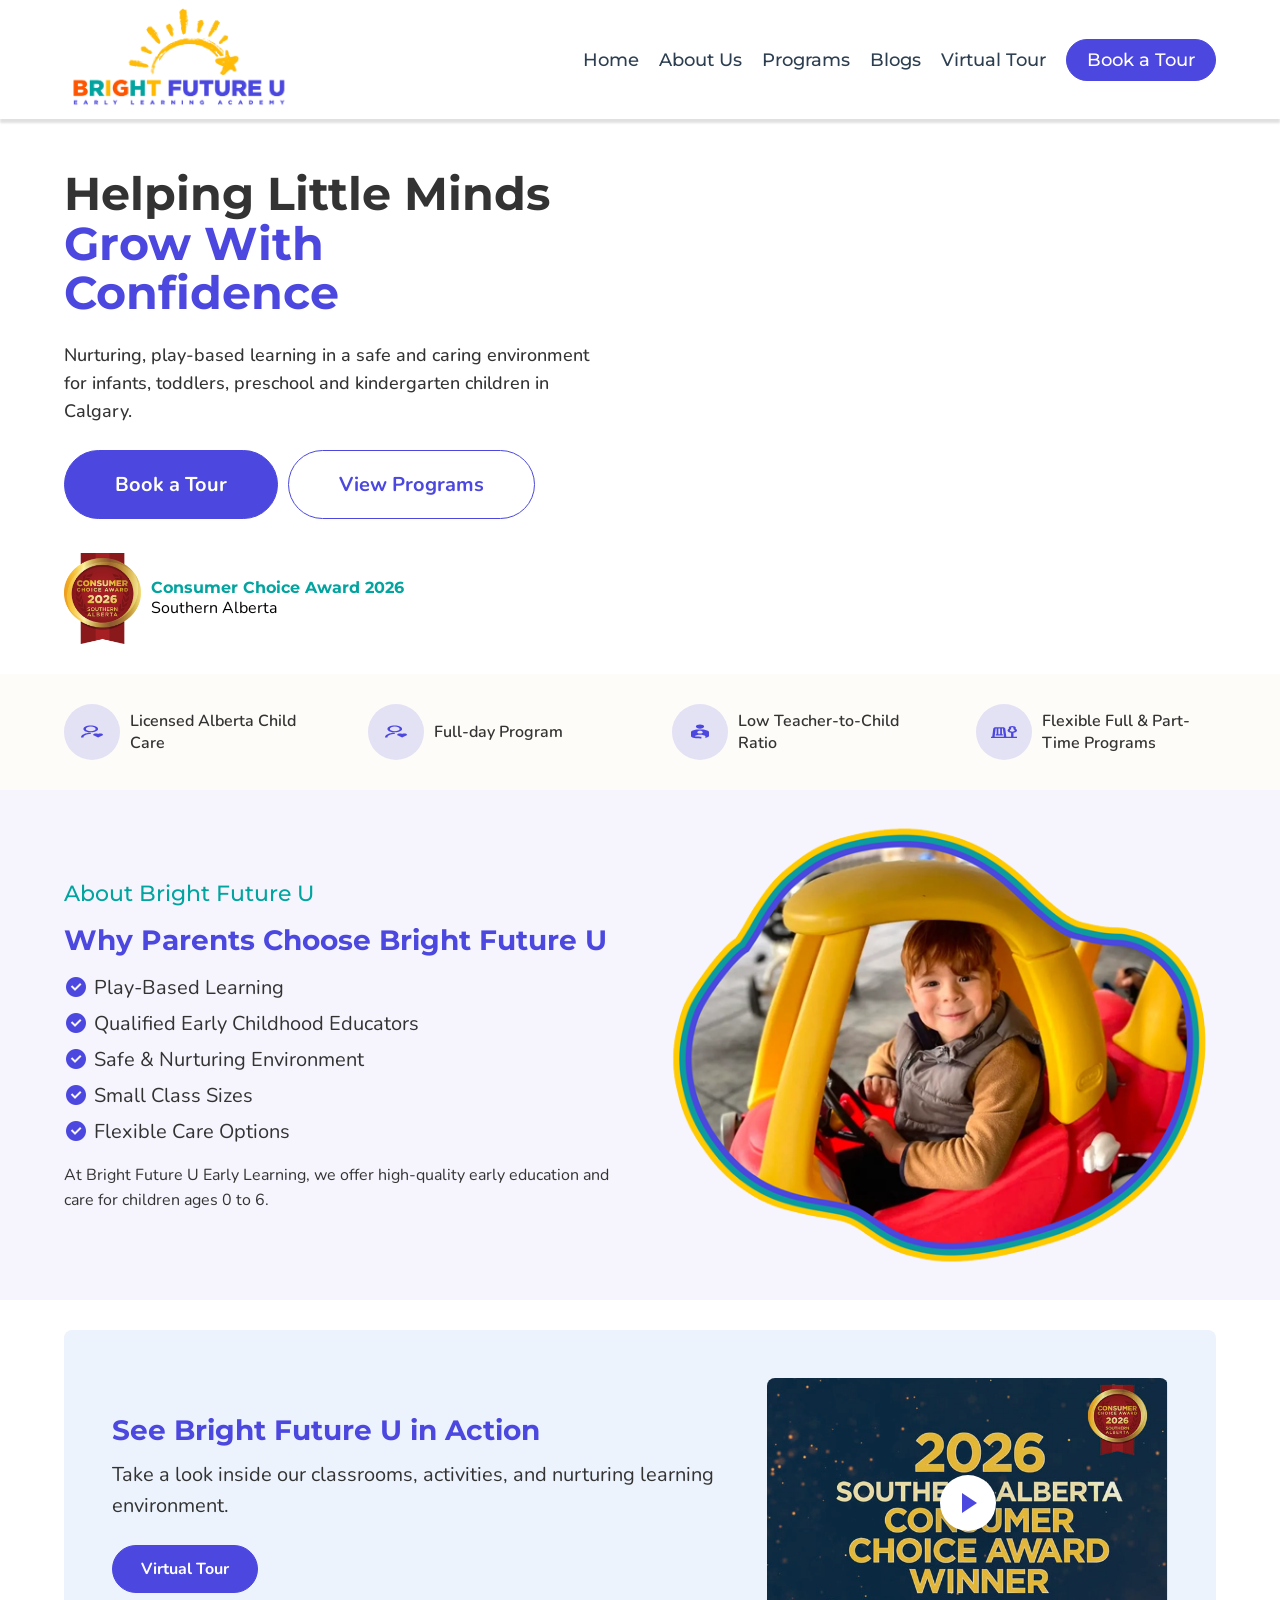
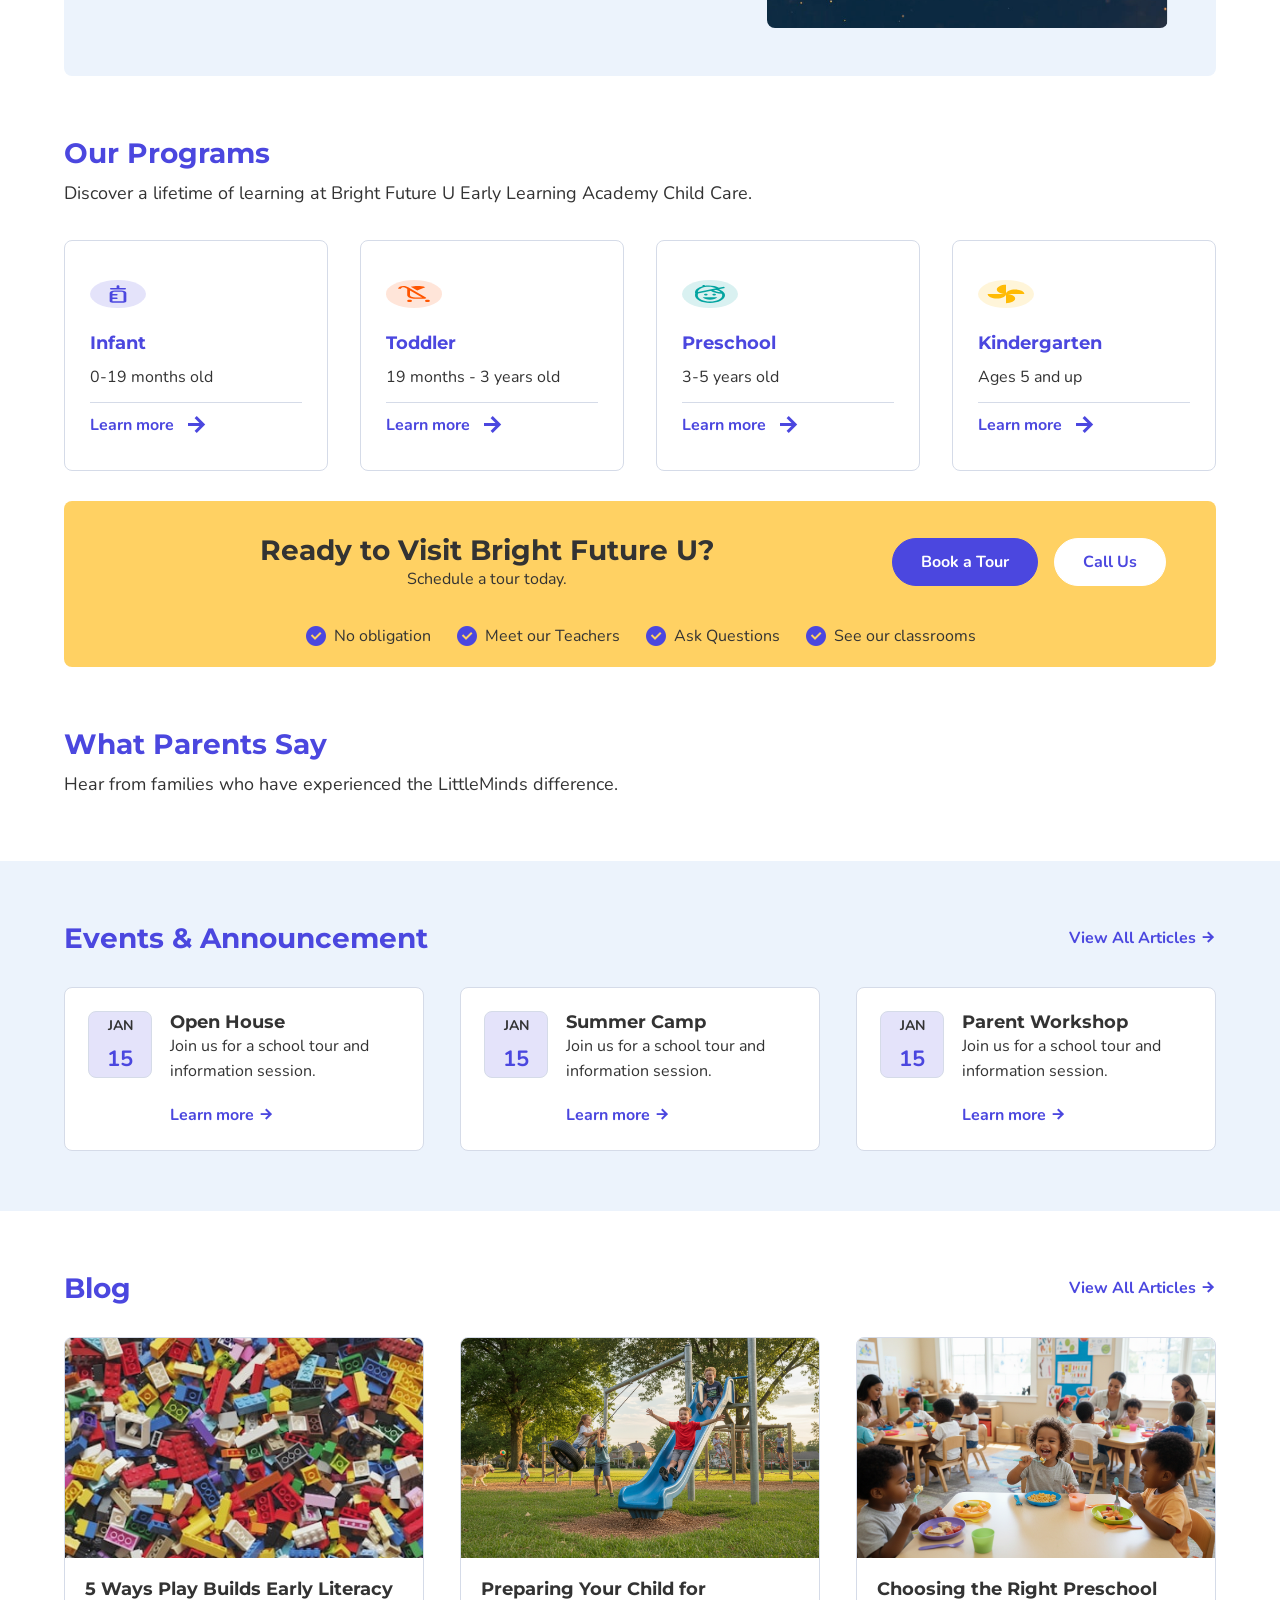
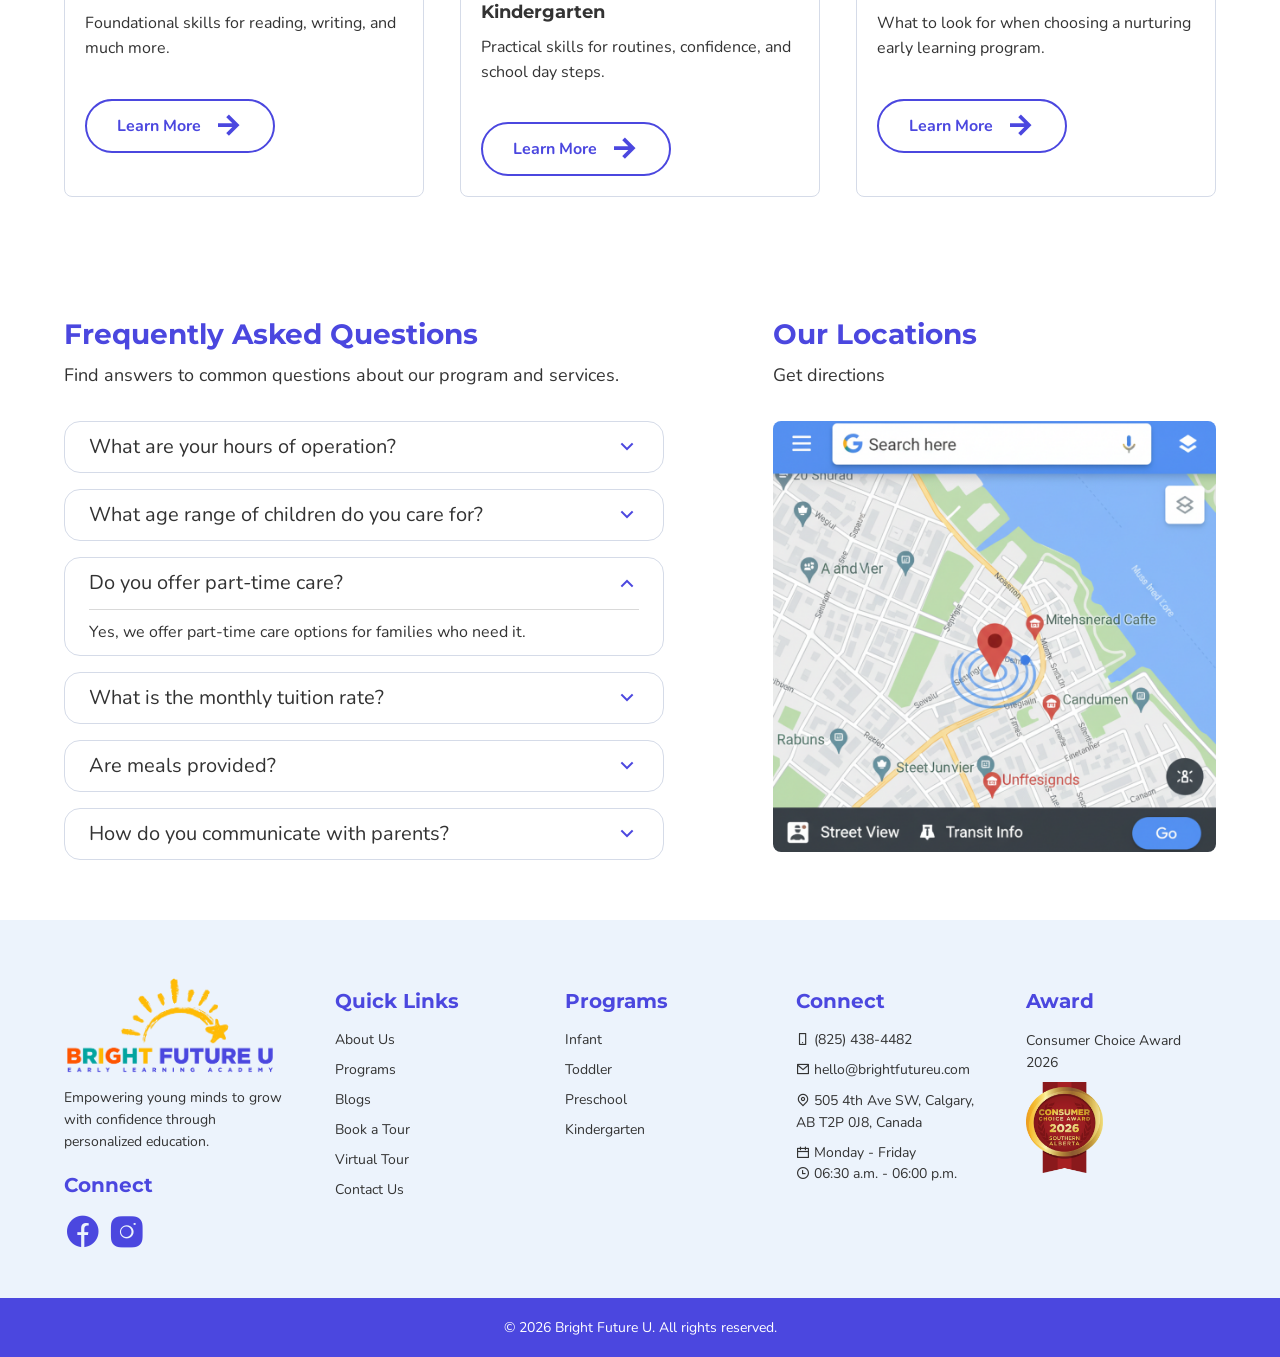
==== index.html @ 9692ae70 "Added pop-up video and google review" ====
<!DOCTYPE html>
<html lang="en">
  <head>
    <meta charset="UTF-8" />
    <meta name="viewport" content="width=device-width, initial-scale=1.0" />
    <title>Bright Future U</title>
    <link rel="icon" type="image/png" href="assets/favicon.png" />
    <link rel="preconnect" href="https://fonts.googleapis.com" />
    <link rel="preconnect" href="https://fonts.gstatic.com" crossorigin />
    <link
      href="https://fonts.googleapis.com/css2?family=Montserrat:wght@500;600;700&family=Nunito:wght@400;500;600;700&display=swap"
      rel="stylesheet"
    />
    <link rel="stylesheet" href="vendor/remixicon/remixicon.css" />
    <link rel="stylesheet" href="styles.css" />
  </head>
  <body>
    <header class="site-header" id="home">
      <nav class="main-nav" aria-label="Primary navigation">
        <a class="logo" href="#home" aria-label="Bright Future U home">
          <img src="assets/logo.png" alt="Bright Future U" />
        </a>
        <button class="menu-toggle" type="button" aria-expanded="false" aria-controls="primary-menu">
          <span></span><span></span><span></span>
          <span class="sr-only">Menu</span>
        </button>
        <div class="nav-links" id="primary-menu">
          <a href="#home">Home</a>
          <a href="about-us.html">About Us</a>
          <a href="#programs">Programs</a>
          <a href="#blog">Blogs</a>
          <a href="#tour">Virtual Tour</a>
          <a class="button button-small" href="#tour">Book a Tour</a>
        </div>
      </nav>

      <section class="hero">
        <div class="hero-copy">
          <h1>Helping Little Minds <span>Grow With Confidence</span></h1>
          <p>Nurturing, play-based learning in a safe and caring environment for infants, toddlers, preschool and kindergarten children in Calgary.</p>
          <div class="hero-actions">
            <a class="button" href="#tour">Book a Tour</a>
            <a class="button button-outline" href="#programs">View Programs</a>
          </div>
          <div class="award">
            <img src="assets/award.png" alt="Consumer Choice Award 2026" />
            <div>
              <strong>Consumer Choice Award 2026</strong>
              <span>Southern Alberta</span>
            </div>
          </div>
        </div>
      </section>
    </header>

    <main>
      <section class="section-brand" aria-label="Program highlights">
        <div class="brand-item">
          <span><img src="assets/icon-care.svg" alt="" /></span>
          <p>Licensed Alberta Child Care</p>
        </div>
        <div class="brand-item">
          <span><img src="assets/icon-care.svg" alt="" /></span>
          <p>Full-day Program</p>
        </div>
        <div class="brand-item">
          <span><img src="assets/icon-ratio.svg" alt="" /></span>
          <p>Low Teacher-to-Child Ratio</p>
        </div>
        <div class="brand-item">
          <span><img src="assets/icon-playground.svg" alt="" /></span>
          <p>Flexible Full &amp; Part-Time Programs</p>
        </div>
      </section>

      <section class="about section-band" id="about">
        <div class="container two-col">
          <div>
            <p class="eyebrow">About Bright Future U</p>
            <h2>Why Parents Choose Bright Future U</h2>
            <ul class="check-list">
              <li><i class="ri-checkbox-circle-fill" aria-hidden="true"></i>Play-Based Learning</li>
              <li><i class="ri-checkbox-circle-fill" aria-hidden="true"></i>Qualified Early Childhood Educators</li>
              <li><i class="ri-checkbox-circle-fill" aria-hidden="true"></i>Safe &amp; Nurturing Environment</li>
              <li><i class="ri-checkbox-circle-fill" aria-hidden="true"></i>Small Class Sizes</li>
              <li><i class="ri-checkbox-circle-fill" aria-hidden="true"></i>Flexible Care Options</li>
            </ul>
            <p class="muted">At Bright Future U Early Learning, we offer high-quality early education and care for children ages 0 to 6.</p>
          </div>
          <img class="rounded-media" src="assets/about-intro.png" alt="Child playing in a bright classroom tunnel" />
        </div>
      </section>

      <section class="video-feature" id="tour">
        <div class="container feature-card">
          <div>
            <h2>See Bright Future U in Action</h2>
            <p>Take a look inside our classrooms, activities, and nurturing learning environment.</p>
            <a class="button" href="#contact">Virtual Tour</a>
          </div>
          <div class="video-thumb">
            <img src="assets/video.jpg" alt="Teacher working with children at a classroom table" />
            <button
              class="video-play"
              type="button"
              aria-label="Play virtual tour video"
              data-video-url="https://www.youtube.com/embed/qvI9dQvm3SU?si=iwsRa55Yt_b7j004"
            >
              <span></span>
            </button>
          </div>
        </div>
      </section>

      <section class="programs" id="programs">
        <div class="container">
          <div class="section-heading">
            <h2>Our Programs</h2>
            <p>Discover a lifetime of learning at Bright Future U Early Learning Academy Child Care.</p>
          </div>
          <div class="program-grid">
            <article class="program-card">
              <img src="assets/program-infant.svg" alt="" />
              <h3>Infant</h3>
              <p>0-19 months old</p>
              <a class="program-cta" href="#">Learn more <i class="ri-arrow-right-line" aria-hidden="true"></i></a>
            </article>
            <article class="program-card">
              <img src="assets/program-toddler.svg" alt="" />
              <h3>Toddler</h3>
              <p>19 months - 3 years old</p>
              <a class="program-cta" href="#">Learn more <i class="ri-arrow-right-line" aria-hidden="true"></i></a>
            </article>
            <article class="program-card">
              <img src="assets/program-preschool.svg" alt="" />
              <h3>Preschool</h3>
              <p>3-5 years old</p>
              <a class="program-cta" href="#">Learn more <i class="ri-arrow-right-line" aria-hidden="true"></i></a>
            </article>
            <article class="program-card">
              <img src="assets/program-kindergarten.svg" alt="" />
              <h3>Kindergarten</h3>
              <p>Ages 5 and up</p>
              <a class="program-cta" href="#">Learn more <i class="ri-arrow-right-line" aria-hidden="true"></i></a>
            </article>
          </div>
        </div>
      </section>

      <section class="cta">
        <div class="container cta-card">
          <div>
            <h2>Ready to Visit Bright Future U?</h2>
            <p>Schedule a tour today.</p>
          </div>
          <div class="cta-actions">
            <a class="button" href="#contact">Book a Tour</a>
            <a class="button button-light" href="tel:8254384482">Call Us</a>
          </div>
          <ul>
            <li><i class="ri-checkbox-circle-fill" aria-hidden="true"></i>No obligation</li>
            <li><i class="ri-checkbox-circle-fill" aria-hidden="true"></i>Meet our Teachers</li>
            <li><i class="ri-checkbox-circle-fill" aria-hidden="true"></i>Ask Questions</li>
            <li><i class="ri-checkbox-circle-fill" aria-hidden="true"></i>See our classrooms</li>
          </ul>
        </div>
      </section>

      <section class="testimonials">
        <div class="container">
          <div class="section-heading">
            <h2>What Parents Say</h2>
            <p>Hear from families who have experienced the LittleMinds difference.</p>
          </div>
          <div class="testimonial-grid">
            <!-- Elfsight Google Reviews | BFU Google Reviews -->
            <script src="https://static.elfsight.com/platform/platform.js" async></script>
            <div class="elfsight-app-52872b35-2120-4747-91c0-fca02c038962" data-elfsight-app-lazy></div>

            <!-- <article class="testimonial"><div class="stars">*****</div><p>"My daughter has grown so much in confidence! The teachers are patient and nurturing."</p><footer><img src="assets/sarah.jpg" alt="" /><span><strong>Sarah Johnson</strong>Parent</span></footer></article>
            <article class="testimonial"><div class="stars">*****</div><p>"Outstanding program. My son looks forward to every day and talks about his activities."</p><footer><img src="assets/michael.jpg" alt="" /><span><strong>Michael Chen</strong>Parent</span></footer></article>
            <article class="testimonial"><div class="stars">*****</div><p>"The best investment we made in our child's education. The care team is wonderful."</p><footer><img src="assets/emily.jpg" alt="" /><span><strong>Emily Davis</strong>Parent</span></footer></article> -->
          </div>
        </div>
      </section>

      <section class="events section-band">
        <div class="container">
          <div class="row-heading"><h2>Events &amp; Announcement</h2><a href="#">View All Articles <i class="ri-arrow-right-line"></i></a></div>
          <div class="event-grid">
            <article class="event-card"><time><b>Jan</b>15</time><div><h3>Open House</h3><p class="mb-20">Join us for a school tour and information session.</p><a href="#">Learn more <i class="ri-arrow-right-line"></i></a></div></article>
            <article class="event-card"><time><b>Jan</b>15</time><div><h3>Summer Camp</h3><p class="mb-20">Join us for a school tour and information session.</p><a href="#">Learn more <i class="ri-arrow-right-line"></i></a></div></article>
            <article class="event-card"><time><b>Jan</b>15</time><div><h3>Parent Workshop</h3><p class="mb-20">Join us for a school tour and information session.</p><a href="#">Learn more <i class="ri-arrow-right-line"></i></a></div></article>
          </div>
        </div>
      </section>

      <section class="blog" id="blog">
        <div class="container">
          <div class="row-heading"><h2>Blog</h2><a href="#">View All Articles <i class="ri-arrow-right-line"></i></a></div>
          <div class="blog-grid">
            <article class="blog-card">
              <img src="assets/blog-1.jpg" alt="" />
              <div>
                <h3>5 Ways Play Builds Early Literacy</h3>
                <p class="mb-20">Foundational skills for reading, writing, and much more.</p>
                <a class="blog-cta" href="#">Learn More <i class="ri-arrow-right-line" aria-hidden="true"></i></a>
              </div>
            </article>
            <article class="blog-card"><img src="assets/blog-2.jpg" alt="" /><div><h3>Preparing Your Child for Kindergarten</h3><p class="mb-20">Practical skills for routines, confidence, and school day steps.</p><a class="blog-cta" href="#">Learn More <i class="ri-arrow-right-line" aria-hidden="true"></i></a></div></article>
            <article class="blog-card"><img src="assets/blog-3.jpg" alt="" /><div><h3>Choosing the Right Preschool</h3>
              <p class="mb-20">What to look for when choosing a nurturing early learning program.</p><a class="blog-cta" href="#">Learn More <i class="ri-arrow-right-line" aria-hidden="true"></i></a></div></article>
          </div>
        </div>
      </section>

      <section class="faq-map">
        <div class="container faq-map-grid">
          <div>
            <div class="section-heading">
              <h2>Frequently Asked Questions</h2>
              <p>Find answers to common questions about our program and services.</p>
            </div>
            <div class="accordion">
              <button type="button"><span class="accordion-question">What are your hours of operation?</span><i class="ri-arrow-down-s-line" aria-hidden="true"></i></button>
              <button type="button"><span class="accordion-question">What age range of children do you care for?</span><i class="ri-arrow-down-s-line" aria-hidden="true"></i></button>
              <button type="button" class="is-open"><span class="accordion-question">Do you offer part-time care?</span><i class="ri-arrow-down-s-line" aria-hidden="true"></i><span class="accordion-answer">Yes, we offer part-time care options for families who need it.</span></button>
              <button type="button"><span class="accordion-question">What is the monthly tuition rate?</span><i class="ri-arrow-down-s-line" aria-hidden="true"></i></button>
              <button type="button"><span class="accordion-question">Are meals provided?</span><i class="ri-arrow-down-s-line" aria-hidden="true"></i></button>
              <button type="button"><span class="accordion-question">How do you communicate with parents?</span><i class="ri-arrow-down-s-line" aria-hidden="true"></i></button>
            </div>
          </div>
          <div>
            <div class="section-heading">
              <h2>Our Locations</h2>
              <p>Get directions</p>
            </div>
            <img class="map" src="assets/map.jpg" alt="Map showing Bright Future U location in Calgary" />
          </div>
        </div>
      </section>
    </main>

    <div class="video-modal" id="video-modal" aria-hidden="true">
      <div class="video-modal-backdrop" data-video-close></div>
      <div class="video-modal-dialog" role="dialog" aria-modal="true" aria-label="Bright Future U virtual tour video">
        <button class="video-modal-close" type="button" aria-label="Close video" data-video-close>
          <i class="ri-close-line" aria-hidden="true"></i>
        </button>
        <div class="video-modal-frame" data-video-frame></div>
      </div>
    </div>

    <footer class="site-footer" id="contact">
      <div class="container footer-grid">
        <div>
          <img class="footer-logo" src="assets/logo.png" alt="Bright Future U" />
          <p>Empowering young minds to grow with confidence through personalized education.</p>
          <h3>Connect</h3>
          <div class="socials"><a href="https://www.facebook.com/profile.php?id=61569810943887" target="_blank"><i class="ri-facebook-circle-fill social-icon"></i></a><a href="https://www.instagram.com/brightfutureucalgary" target="_blank"><i class="ri-instagram-fill social-icon"></i></a></div>
        </div>
        <div><h3>Quick Links</h3><a href="about-us.html">About Us</a><a href="#programs">Programs</a><a href="#blog">Blogs</a><a href="#tour">Book a Tour</a><a href="#tour">Virtual Tour</a><a href="#contact">Contact Us</a></div>
        <div><h3>Programs</h3><a href="#programs">Infant</a><a href="#programs">Toddler</a><a href="#programs">Preschool</a><a href="#programs">Kindergarten</a></div>
        <div><h3>Connect</h3><a href="tel:8254384482"><i class="ri-smartphone-line"></i> (825) 438-4482</a><a href="mailto:hello@brightfutureu.com"><i class="ri-mail-line"></i> hello@brightfutureu.com</a><p><i class="ri-map-pin-line"></i> 505 4th Ave SW, Calgary, AB T2P 0J8, Canada</p><p><i class="ri-calendar-line"></i> Monday - Friday<br /><i class="ri-time-line"></i> 06:30 a.m. - 06:00 p.m.</p></div>
        <div><h3>Award</h3><p>Consumer Choice Award 2026</p><img class="footer-award" src="assets/award.png" alt="" /></div>
      </div>
      <div class="copyright">&copy; 2026 Bright Future U. All rights reserved.</div>
    </footer>

    <script src="script.js"></script>
  </body>
</html>
---- styles.css ----
:root {
  --primary: #4b47df;
  --primary-hover: rgb(2, 164, 160);
  --primary-75: rgba(75, 71, 223, .75);
  --accent: rgb(2, 164, 160);
  --ink: #333333;
  --muted: #333333;
  --soft: #f6f5fd;
  --blue-soft: #ecf3fc;
  --line: #d5dbe8;
  --yellow: #ffd163;
  --white: #fff;
  --container: min(1152px, calc(100vw - 40px));
}

* { box-sizing: border-box; }
html { scroll-behavior: smooth; }
body {
  margin: 0;
  color: var(--ink);
  font-family: "Nunito", Arial, sans-serif;
  background: #ffffff;
  padding-top: 119px;
}
a { color: inherit; text-decoration: none; }
img { display: block; max-width: 100%; }
.sr-only { position: absolute; width: 1px; height: 1px; overflow: hidden; clip: rect(0,0,0,0); }
.container { 
  width: var(--container); 
  margin: 0 auto; 
}

h1, h2, h3 { font-family: "Montserrat", Arial, sans-serif; margin: 0; color: var(--ink); letter-spacing: 0; }
h1 { font-size: clamp(2.375rem, 4.2vw, 2.875rem); line-height: 1.08; font-weight: 700; }
h1 span { display: block; color: var(--primary); }
h2 { font-size: clamp(1.5625rem, 2.4vw, 1.75rem); line-height: 1.22; font-weight: 700; color: var(--primary); }
h3 { font-size: 1.125rem; line-height: 1.3; }
p { margin: 0; line-height: 1.55; }
.muted, .section-heading p, .event-card p, .blog-card p { color: var(--muted); }


.social-icon {
  font-size: 2.25rem;
  color: #4b47df;
  line-height: 1;
}

.mb-20{
  margin-bottom: 20px;
}

.button {
  display: inline-flex;
  min-height: 44px;
  align-items: center;
  justify-content: center;
  border-radius: 999px;
  border: 1px solid var(--primary);
  background: var(--primary);
  color: white;
  padding: 12px 28px;
  font-weight: 700;
  transition: transform .2s ease, box-shadow .2s ease, background .2s ease, border-color .2s ease, color .2s ease;
}
.button:hover { 
  background: var(--primary-hover); 
  border-color: var(--accent); 
  color: var(--white); 
  transform: translateY(-1px); 
  box-shadow: 0 10px 24px rgba(75, 71, 223, .18); 
}
.button-outline { color: var(--primary); background: transparent; }
.button-outline:hover { background: var(--primary-hover); border-color: var(--primary-hover); color: #fff; }
.button-light { background: #fff; color: var(--primary); border-color: #fff; }
.button-light:hover { background: var(--primary-hover); border-color: var(--primary-hover); color: #fff; }
.button-small { min-height: 42px; padding: 9px 20px; font-family: "Montserrat", Arial, sans-serif; font-size: 1.125rem; font-weight: 500; }

.site-header {
  min-height: 521px;
  background-image: linear-gradient(90deg, rgba(255,255,255,.98) 0 39%, rgba(255,255,255,.73) 50%, rgba(255,255,255,0) 72%), url("assets/header.png");
  background-position: center, right center;
  background-size: cover, auto 134%;
  background-repeat: no-repeat;
}
.main-nav {
  height: 119px;
  width: 100%;
  display: flex;
  align-items: center;
  justify-content: space-between;
  padding: 0 max(20px, calc((100vw - 1152px) / 2));
  background: #fff;
  box-shadow: 0 4px 2px rgba(0,0,0,.12);
  position: fixed;
  top: 0;
  left: 0;
  z-index: 1000;
  transition: background .2s ease, box-shadow .2s ease, backdrop-filter .2s ease;
}
.main-nav.is-scrolled {
  background: rgba(255, 255, 255, .72);
  backdrop-filter: blur(18px);
  -webkit-backdrop-filter: blur(18px);
  box-shadow: 0 8px 24px rgba(0,0,0,.1);
}
.logo img { width: 236px; height: 119px; object-fit: contain; }
.nav-links { display: flex; align-items: center; justify-content: flex-end; gap: 20px; font-family: "Montserrat", Arial, sans-serif; font-size: 1.125rem; font-weight: 500; color: #2c3e50; }
.nav-links a:not(.button):hover { color: var(--primary); }
.nav-links a[aria-current="page"] {
  color: var(--primary);
  border-bottom: 2px solid var(--primary);
  padding-bottom: 4px;
}
.menu-toggle { display: none; width: 44px; height: 44px; border: 0; background: transparent; padding: 9px; }
.menu-toggle span:not(.sr-only) { display: block; height: 2px; background: var(--ink); margin: 6px 0; }

.hero { width: var(--container); margin: 0 auto; padding-top: 50px; }
.hero-copy { max-width: 540px; display: grid; gap: 24px; }
.hero-copy > p { max-width: 536px; font-size: 1.125rem; font-weight: 500; }
.hero-actions { display: flex; gap: 10px; flex-wrap: wrap; }
.hero-actions .button { min-height: 67px; padding: 20px 50px; font-size: 1.25rem; }
.award { display: flex; align-items: center; gap: 10px; margin-top: 10px; }
.award img { width: 77px; height: 91px; object-fit: contain; }
.award strong { display: block; color: var(--accent); font-family: "Montserrat", Arial, sans-serif; font-size: 1rem; }
.award span { display: block; color: #000; font-size: 1rem; }

.section-brand {
  min-height: 116px;
  padding: 30px max(20px, calc((100vw - 1152px) / 2));
  background: #fefcf8;
  display: grid;
  grid-template-columns: repeat(4, 240px);
  justify-content: space-between;
  gap: 10px;
  align-items: center;
}
.brand-item {
  width: 240px;
  min-height: 56px;
  display: flex;
  align-items: center;
  gap: 10px;
  min-width: 0;
}
.brand-item span {
  width: 56px;
  height: 56px;
  border-radius: 999px;
  background: rgba(75, 71, 223, .15);
  display: grid;
  place-items: center;
  flex: 0 0 56px;
}
.brand-item img {
  width: 30px;
  height: 30px;
  object-fit: contain;
}
.brand-item:first-child img,
.brand-item:nth-child(2) img {
  width: 26px;
  height: 28px;
}
.brand-item:nth-child(4) img {
  width: 28px;
  height: 26px;
}
.brand-item p {
  color: var(--ink);
  font-size: 1rem;
  font-weight: 600;
  line-height: 1.375;
}

section { padding: 30px 0; }
.section-band { background: var(--soft); }
.two-col { 
  display: grid; 
  grid-template-columns: minmax(0, 1fr) 550px; 
  gap: 32px; 
  align-items: center; 
}
.eyebrow { color: var(--accent); font-family: "Montserrat", Arial, sans-serif; font-size: 1.375rem; font-weight: 500; margin-bottom: 12px; }
.check-list { list-style: none; padding: 16px 0 18px; margin: 0; display: grid; gap: 8px; }
.check-list li, .cta-card li { min-height: 28px; display: flex; align-items: center; gap: 6px; font-size: 1.25rem; }
.check-list i, .cta-card i { color: var(--primary); font-size: 1.5rem; line-height: 1; flex: 0 0 24px; }
.rounded-media { 
  width: 550px; 
  height: 450px; 
  object-fit: cover; 
  border-radius: 8px; 
}

.video-feature { background: #fff; }
.feature-card { min-height: 346px; background: var(--blue-soft); border-radius: 8px; padding: 48px; display: grid; grid-template-columns: minmax(0, 1fr) 401px; gap: 32px; align-items: center; }
.feature-card p { margin: 12px 0 24px; font-size: 1.25rem; }
.video-thumb { position: relative; border-radius: 8px; overflow: hidden; }
.video-thumb img { width: 400px; height: 250px; object-fit: cover; }
.video-play { position: absolute; inset: 0; width: 100%; height: 100%; border: 0; background: rgba(0,0,0,.08); cursor: pointer; display: grid; place-items: center; transition: background .2s ease; }
.video-play::before { content: ""; width: 56px; height: 56px; border-radius: 999px; background: #fff; box-shadow: 0 10px 24px rgba(0,0,0,.18); position: absolute; inset: 50% auto auto 50%; transform: translate(-50%, -50%); transition: transform .2s ease, box-shadow .2s ease; }
.video-play span { position: relative; z-index: 1; width: 0; height: 0; border-top: 10px solid transparent; border-bottom: 10px solid transparent; border-left: 15px solid var(--primary); margin-left: 4px; }
.video-play:hover { background: rgba(0,0,0,.16); }
.video-play:hover::before { transform: translate(-50%, -50%) scale(1.06); box-shadow: 0 14px 30px rgba(0,0,0,.22); }

body.video-modal-open { overflow: hidden; }
.video-modal {
  position: fixed;
  inset: 0;
  z-index: 2000;
  display: none;
  align-items: center;
  justify-content: center;
  padding: 24px;
}
.video-modal.is-open { display: flex; }
.video-modal-backdrop {
  position: absolute;
  inset: 0;
  background: rgba(17, 24, 39, .72);
}
.video-modal-dialog {
  position: relative;
  z-index: 1;
  width: min(920px, 100%);
  background: #111827;
  border-radius: 8px;
  box-shadow: 0 24px 70px rgba(0,0,0,.35);
}
.video-modal-close {
  position: absolute;
  right: -14px;
  top: -14px;
  width: 44px;
  height: 44px;
  border: 0;
  border-radius: 999px;
  background: #fff;
  color: var(--primary);
  cursor: pointer;
  display: grid;
  place-items: center;
  box-shadow: 0 12px 28px rgba(0,0,0,.24);
}
.video-modal-close i {
  font-size: 1.625rem;
  line-height: 1;
}
.video-modal-frame {
  width: 100%;
  aspect-ratio: 16 / 9;
  overflow: hidden;
  border-radius: 8px;
}
.video-modal-frame iframe {
  width: 100%;
  height: 100%;
  border: 0;
  display: block;
}

.section-heading { margin-bottom: 32px; }
.section-heading p { margin-top: 10px; font-size: 1.125rem; }
.program-grid { display: grid; grid-template-columns: repeat(4, 1fr); gap: 32px; }
.program-card, .testimonial, .event-card, .blog-card { border: 1px solid var(--line); border-radius: 8px; background: #fff; }
.program-card { min-height: 231px; padding: 25px; display: grid; gap: 10px; align-content: start; }
.program-card > img { width: 56px; height: 56px; object-fit: contain; }
.program-card h3, .program-card a { color: var(--primary); }
.program-card p { min-height: 22px; color: var(--muted); }
.program-card a, .event-card a, .blog-card a, .row-heading a { color: var(--primary); font-weight: 700; transition: color .2s ease, background .2s ease, border-color .2s ease, transform .2s ease; }
.program-card a:hover, .event-card a:hover, .row-heading a:hover { color: var(--primary-hover); }
.program-card a i, .event-card a i, .row-heading a i { transition: transform .2s ease; }
.program-card a:hover i, .event-card a:hover i, .row-heading a:hover i { transform: translateX(4px); }
.program-cta { border-top: 1px solid var(--line); display: inline-flex; align-items: center; gap: 10px; padding-top: 10px; margin-top: 2px; font-size: 1rem; }
.program-cta:hover { border-top-color: var(--primary-hover); }
.program-cta i { font-size: 1.5rem; line-height: 1; }

.cta { padding-top: 0; }
.cta-card { background: var(--yellow); border-radius: 8px; padding: 32px 50px 11px; display: grid; grid-template-columns: minmax(0, 1fr) auto; gap: 24px 32px; align-items: center; }
.cta-card h2 { color: var(--ink); text-align: center; }
.cta-card p { text-align: center; }
.cta-actions { display: flex; gap: 16px; }
.cta-card ul { grid-column: 1 / -1; margin: 0; padding: 0; list-style: none; display: grid; grid-template-columns: repeat(4, auto); justify-content: center; gap: 24px; }
.cta-card li { font-size: 1rem; min-height: 40px; }

.testimonial-grid { display: grid; grid-template-columns: repeat(4, minmax(0, 1fr)); gap: 24px; width: 100%; }
.testimonial-grid [class^="elfsight-app-"] {
  grid-column: 1 / -1;
  width: 100%;
  min-width: 0;
}
.event-grid, .blog-grid { display: grid; grid-template-columns: repeat(3, 1fr); gap: 36px; }
.testimonial { min-height: 248px; padding: 33px; display: grid; gap: 18px; }
.stars { color: #ffbd34; letter-spacing: 2px; font-weight: 700; }
.testimonial footer { display: flex; align-items: center; gap: 16px; }
.testimonial footer img { width: 48px; height: 48px; border-radius: 999px; object-fit: cover; }
.testimonial strong { display: block; font-family: "Montserrat", Arial, sans-serif; }

.events { background: var(--blue-soft); padding: 60px 0; }
.row-heading { display: flex; align-items: center; justify-content: space-between; gap: 20px; margin-bottom: 32px; }
.event-card { min-height: 164px; padding: 23px; display: grid; grid-template-columns: 64px 1fr; gap: 18px; }
.event-card time { height: 67px; border: 1px solid var(--line); border-radius: 8px; background: #e4e3fa; display: grid; place-items: center; color: var(--primary); font-size: 1.375rem; font-weight: 700; line-height: 1; }
.event-card time b { display: block; color: var(--ink); font-size: 0.875rem; text-transform: uppercase; }

.blog { padding: 60px 0; }
.blog-card { overflow: hidden; }
.blog-card img { width: 100%; height: 220px; object-fit: cover; }
.blog-card div { padding: 20px; display: grid; gap: 10px; }
.blog-cta { 
  width: fit-content;
  min-height: 45px; 
  display: inline-flex; 
  align-items: center; 
  justify-content: center; gap: 12px; 
  border: 2px solid var(--primary); 
  border-radius: 999px; color: var(--primary); 
  font-family: "Nunito", Arial, sans-serif;
  font-size: 1rem; font-weight: 700; 
  padding: 10px 30px; margin-top: 8px; 
}
.blog-cta:hover {
  background: var(--primary);
  border-color: var(--primary);
  color: #fff;
  transform: translateY(-1px);
}
.blog-cta i { font-size: 1.875rem; line-height: 1; }
.blog-cta:hover i { transform: translateX(4px); }

.faq-map { background: #fff; padding: 60px 0; }
.faq-map-grid { display: grid; grid-template-columns: minmax(0, 600px) minmax(320px, 443px); justify-content: space-between; gap: 48px; }
.accordion { display: grid; gap: 16px; }
.accordion button { width: 100%; min-height: 51px; text-align: left; border: 1px solid var(--line); border-radius: 16px; background: #fff; color: var(--ink); font: 400 1.25rem/1.3 "Nunito", Arial, sans-serif; padding: 12px 24px; cursor: pointer; display: grid; grid-template-columns: 1fr auto; gap: 12px; align-items: center; }
.accordion button i { color: var(--primary); font-size: 1.5rem; line-height: 1; transition: transform .2s ease; }
.accordion button.is-open i { transform: rotate(180deg); }
.accordion-answer { display: none; grid-column: 1 / -1; margin-top: 1px; padding-top: 12px; border-top: 1px solid rgba(0,0,0,.15); font-size: 1rem; color: var(--muted); }
.accordion button.is-open .accordion-answer { display: block; }
.map { width: 443px; height: 431px; object-fit: cover; border-radius: 8px; }

.site-footer { background: var(--blue-soft); }
.footer-grid { padding: 48px 0; display: grid; grid-template-columns: 230px repeat(4, minmax(130px, 190px)); gap: 40px; justify-content: space-between; align-items: start; }
.footer-logo { width: 236px; height: 119px; object-fit: contain; margin-left: -6px; }
.site-footer h3 { color: var(--primary); font-size: 1.25rem; margin: 20px 0 16px; }
.site-footer a, .site-footer p { color: var(--ink); font-size: 0.875rem; margin-bottom: 8px; }
.site-footer a { display: block; width: fit-content; border-bottom: 1px solid transparent; padding-bottom: 2px; transition: color .2s ease, border-color .2s ease; }
.site-footer a:hover { color: var(--primary); border-bottom-color: var(--primary); }
.socials { display: flex; gap: 16px; }
.socials a { width: 28px; height: 28px; display: grid; place-items: center; border-radius: 999px; color: var(--primary); font-weight: 700; font-size: 1.25rem; border-bottom: 0; padding-bottom: 0; }
.socials a:hover { border-bottom: 0; color: var(--primary-hover); }
.footer-award { width: 77px; height: 91px; object-fit: contain; }
.copyright { background: var(--primary); color: #fff; text-align: center; padding: 20px; font-size: 0.875rem; }

.about-page section { padding: 50px 0; }
.about-intro { padding: 30px 0; }
.about-intro .two-col {
  grid-template-columns: minmax(0, 570px) 550px;
}
.about-section-title {
  color: var(--ink);
  font-size: 1.75rem;
  line-height: normal;
  margin-bottom: 16px;
}
.about-intro-copy {
  max-width: 570px;
  color: var(--ink);
  font-size: 1rem;
  line-height: normal;
  margin-bottom: 8px;
}
.about-check-list li {
  font-family: "Montserrat", Arial, sans-serif;
  font-size: 1.375rem;
  font-weight: 600;
  line-height: 28px;
}
.about-rounded-media {
  width: 550px;
  height: 450px;
  border-radius: 0;
  object-fit: cover;
  object-position: 50% 61%;
}
.about-story {
  background: #fff;
  padding: 60px 0;
}
.about-story .eyebrow {
  color: var(--primary);
  font-family: "Montserrat", Arial, sans-serif;
  font-size: 1.75rem;
  font-weight: 700;
  line-height: normal;
  margin-bottom: 10px;
  text-transform: none;
}
.about-hero-title {
  color: #000;
  font-size: clamp(2.25rem, 4.2vw, 2.875rem);
  line-height: normal;
  margin-bottom: 16px;
}
.about-hero-title span { color: var(--primary); }
.about-story-grid {
  display: grid;
  grid-template-columns: repeat(2, minmax(0, 1fr));
  gap: 48px;
  align-items: start;
  color: var(--ink);
  font-size: 1rem;
  line-height: normal;
}
.about-story-image {
  width: 100%;
  height: 390px;
  object-fit: cover;
}
.about-story-copy {
  color: var(--ink);
  font-size: 1rem;
  line-height: normal;
}
.about-story-copy p + p { margin-top: 18px; }
.vision-mission {
  background: #fefcf8;
  padding: 50px 0;
}
.vision-grid {
  display: grid;
  grid-template-columns: repeat(2, minmax(0, 1fr));
  gap: 48px;
}
.vision-card {
  display: grid;
  gap: 48px;
}
.vision-image {
  width: 100%;
  height: 253px;
  border-radius: 12px;
  object-fit: cover;
}
.vision-content {
  display: grid;
  grid-template-columns: 56px 1fr;
  gap: 48px;
  align-items: start;
}
.icon-bubble {
  width: 56px;
  height: 54px;
  display: grid;
  place-items: center;
  border-radius: 999px;
  background: rgba(75, 71, 223, .15);
}
.icon-bubble img {
  width: 32px;
  height: 32px;
  object-fit: contain;
}
.vision-content h3,
.core-card h2,
.thrive-grid h2,
.awards-card h2 {
  color: var(--primary);
  font-size: 1.75rem;
}
.vision-content p,
.thrive-grid p,
.awards-card p {
  font-size: 1rem;
  line-height: 1.35;
  margin-top: 10px;
}
.core-values { background: #fff; padding: 30px 0; }
.core-card {
  background: var(--blue-soft);
  border-radius: 24px;
  padding: 48px;
}
.core-card p {
  color: var(--ink);
  font-family: "Montserrat", Arial, sans-serif;
  font-size: 1.375rem;
  font-weight: 600;
  line-height: 1.28;
  margin: 12px 0 32px;
}
.core-card img {
  width: 100%;
  border-radius: 12px;
}
.about-banner {
  background: #fff;
  padding: 0;
}
.about-banner-image {
  width: 65%;
  max-width: 1150px;
  height: auto;
  object-fit: cover;
  margin: 0 auto;
}
.about-thrive {
  background: #fefcf8;
  padding: 60px 0;
}
.thrive-grid {
  display: grid;
  grid-template-columns: minmax(0, 1fr) 548px;
  gap: 32px;
  align-items: start;
}
.thrive-grid p {
  max-width: 572px;
  font-size: 1.25rem;
  margin: 16px 0 32px;
}
.thrive-grid img {
  width: 548px;
  height: 341px;
  border-radius: 12px;
  object-fit: cover;
}
.about-thrive .hero-actions .button {
  min-height: 44px;
  padding: 10px 30px;
  font-size: 1rem;
  gap: 6px;
}
.about-awards {
  background: #fff;
  padding: 30px 0;
}
.awards-card {
  background: #fef6ea;
  border-radius: 24px;
  padding: 32px 50px;
  display: grid;
  grid-template-columns: minmax(0, 528px) minmax(0, 1fr);
  gap: 35px;
  align-items: center;
}
.award-item {
  display: grid;
  grid-template-columns: auto 1fr;
  gap: 16px;
  align-items: start;
}
.award-item > img {
  width: 130px;
  height: 154px;
  object-fit: contain;
}
.license-item { align-items: center; }

@media (max-width: 1100px) {
  .about-page .two-col,
  .vision-grid,
  .thrive-grid,
  .awards-card {
    grid-template-columns: 1fr;
  }
  .about-rounded-media,
  .thrive-grid img {
    width: 100%;
    height: auto;
    aspect-ratio: 1.375 / 1;
  }
}

@media (max-width: 700px) {
  .about-page section { padding: 42px 0; }
  .about-story-grid,
  .vision-content,
  .award-item {
    grid-template-columns: 1fr;
    gap: 20px;
  }
  .about-story-image {
    height: auto;
    aspect-ratio: 552 / 390;
  }
  .about-banner-image {
    height: auto;
    aspect-ratio: 1150 / 568;
  }
  .vision-card { gap: 28px; }
  .core-card,
  .awards-card {
    padding: 26px 20px;
  }
  .core-card p {
    font-size: 1.125rem;
  }
  .about-check-list li {
    font-size: 1.125rem;
  }
}

@media (max-width: 1100px) {
  body { padding-top: 88px; }
  .main-nav { height: 88px; }
  .logo img { width: 174px; height: 88px; }
  .menu-toggle { display: block; }
  .nav-links { position: absolute; left: 0; right: 0; top: 88px; display: none; flex-direction: column; align-items: stretch; gap: 0; padding: 12px 20px 20px; background: #fff; box-shadow: 0 12px 24px rgba(0,0,0,.12); }
  .nav-links.is-open { display: flex; }
  .nav-links a { padding: 12px 0; }
  .nav-links .button { margin-top: 8px; align-self: flex-start; padding-inline: 20px; }
  .site-header { background-position: center, 58% center; background-size: cover, auto 100%; }
  .section-brand {
    grid-template-columns: repeat(2, minmax(240px, 1fr));
    justify-content: stretch;
    gap: 20px 28px;
  }
  .brand-item { width: 100%; }
  .two-col, .feature-card, .faq-map-grid { grid-template-columns: 1fr; }
  .rounded-media, .video-thumb img, .map { width: 100%; height: auto; aspect-ratio: 1.375 / 1; }
  .program-grid, .testimonial-grid, .event-grid, .blog-grid { grid-template-columns: repeat(2, 1fr); gap: 24px; }
  .cta-card { grid-template-columns: 1fr; }
  .cta-actions { justify-content: center; flex-wrap: wrap; }
  .cta-card ul { grid-template-columns: repeat(2, auto); }
  .footer-grid { grid-template-columns: repeat(2, minmax(0, 1fr)); }
}

@media (max-width: 700px) {
  :root { --container: min(100% - 28px, 1152px); }
  .site-header { min-height: auto; background-image: linear-gradient(180deg, rgba(255,255,255,.98) 0 46%, rgba(255,255,255,.7) 100%), url("assets/header.png"); background-position: center, 58% bottom; padding-bottom: 36px; }
  .hero { padding-top: 34px; }
  .hero-copy { max-width: none; }
  .hero-actions .button { min-height: 54px; padding: 15px 28px; font-size: 1.0625rem; }
  .section-brand { grid-template-columns: 1fr; justify-content: start; gap: 18px; padding: 28px max(14px, calc((100vw - 1152px) / 2)); }
  .brand-item { width: 100%; }
  section, .events, .blog, .faq-map { padding: 42px 0; }
  .feature-card { padding: 24px; }
  .program-grid, .testimonial-grid, .event-grid, .blog-grid { grid-template-columns: 1fr; }
  .cta-card { padding: 26px 20px; }
  .cta-card h2, .cta-card p { text-align: left; }
  .cta-actions { justify-content: flex-start; }
  .cta-card ul { grid-template-columns: 1fr; justify-content: stretch; gap: 8px; }
  .row-heading { align-items: flex-start; flex-direction: column; }
  .accordion button { font-size: 1.0625rem; }
  .footer-grid { grid-template-columns: 1fr; gap: 20px; }
}
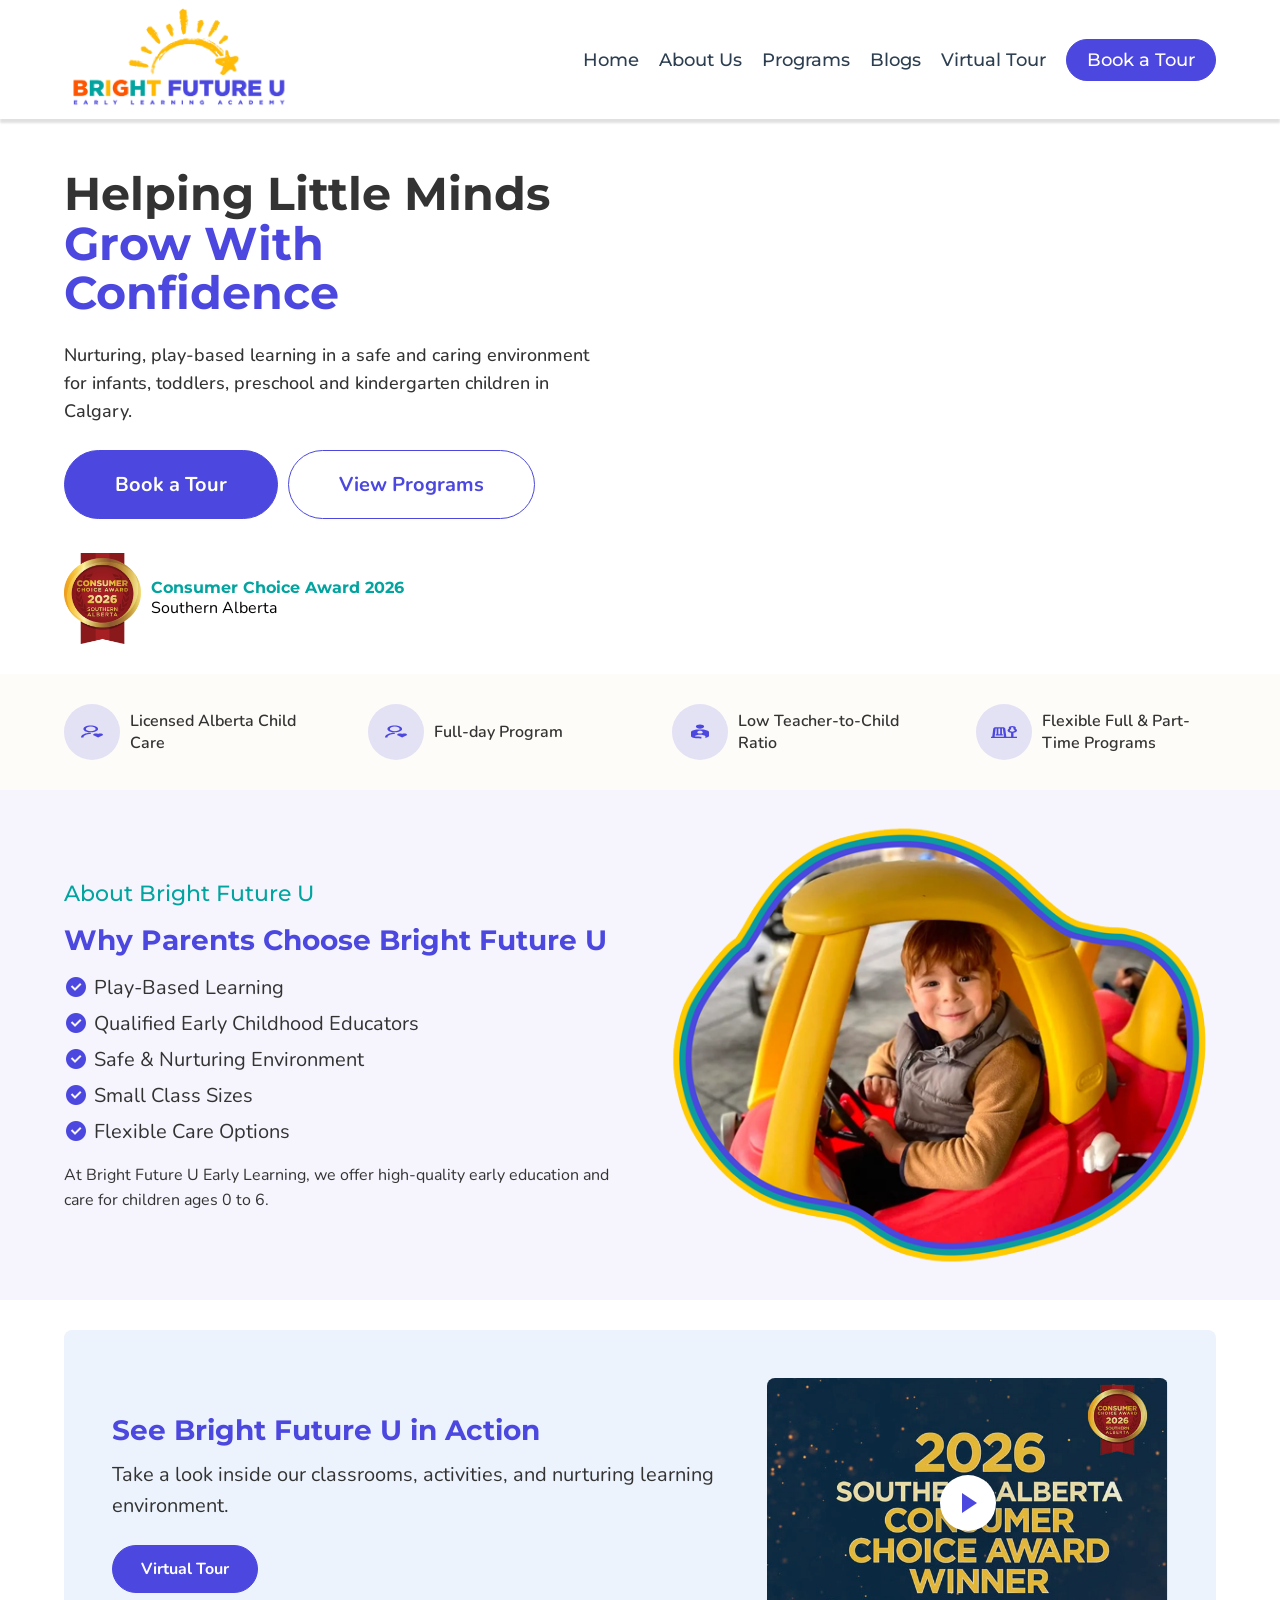
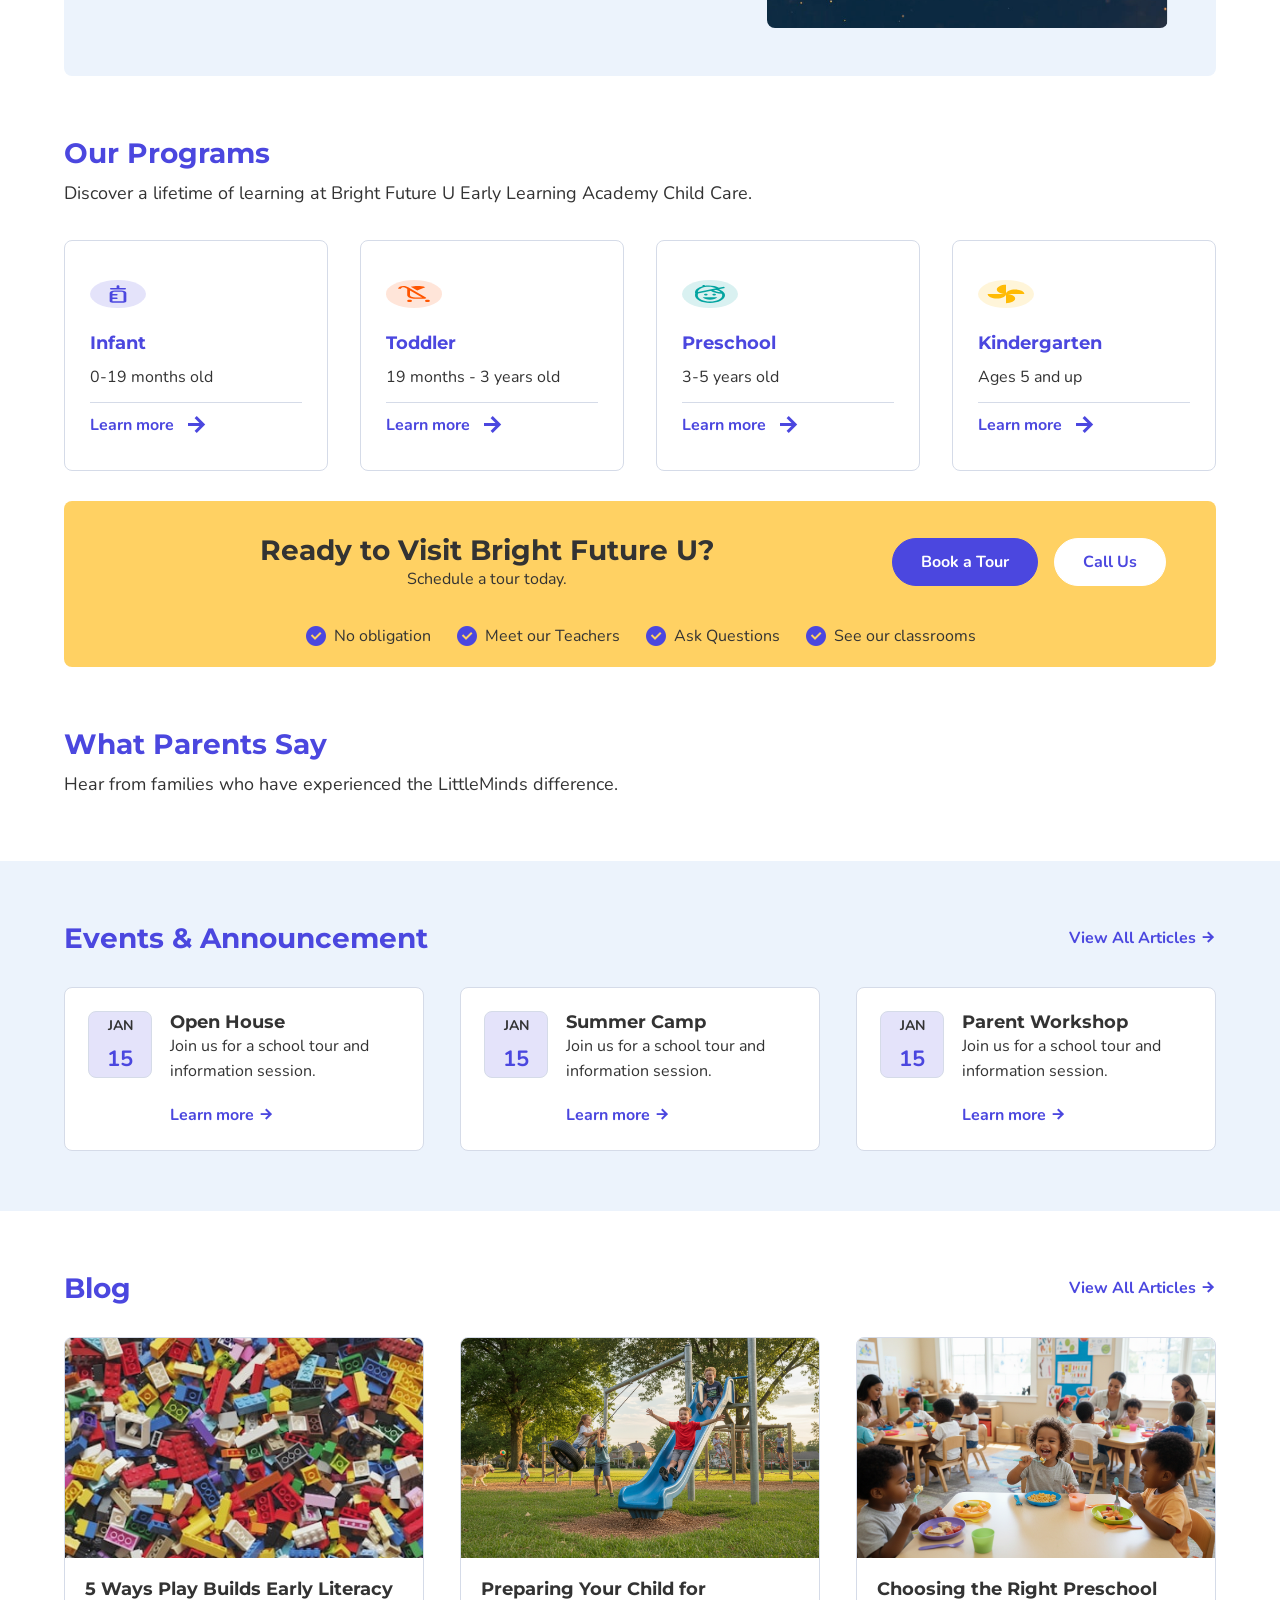
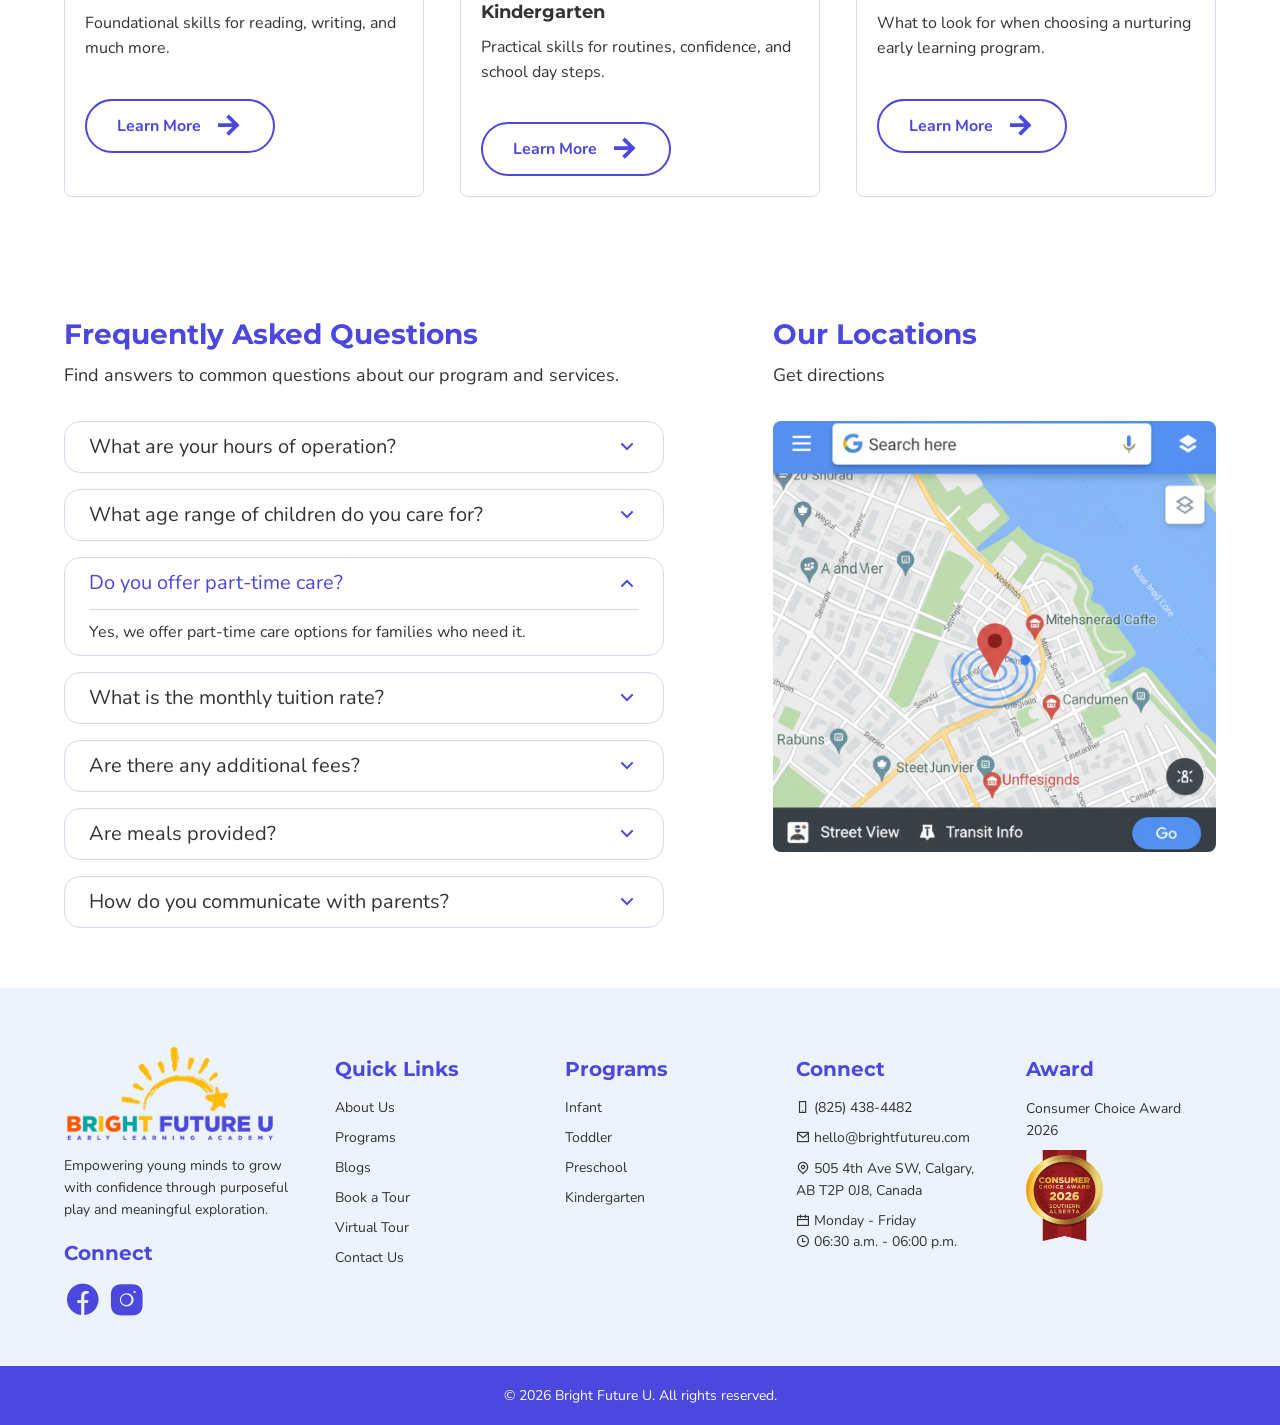
==== commit f209f2ed: "Updated accordions" ====
--- a/index.html
+++ b/index.html
@@ -176,10 +176,6 @@
             <!-- Elfsight Google Reviews | BFU Google Reviews -->
             <script src="https://static.elfsight.com/platform/platform.js" async></script>
             <div class="elfsight-app-52872b35-2120-4747-91c0-fca02c038962" data-elfsight-app-lazy></div>
-
-            <!-- <article class="testimonial"><div class="stars">*****</div><p>"My daughter has grown so much in confidence! The teachers are patient and nurturing."</p><footer><img src="assets/sarah.jpg" alt="" /><span><strong>Sarah Johnson</strong>Parent</span></footer></article>
-            <article class="testimonial"><div class="stars">*****</div><p>"Outstanding program. My son looks forward to every day and talks about his activities."</p><footer><img src="assets/michael.jpg" alt="" /><span><strong>Michael Chen</strong>Parent</span></footer></article>
-            <article class="testimonial"><div class="stars">*****</div><p>"The best investment we made in our child's education. The care team is wonderful."</p><footer><img src="assets/emily.jpg" alt="" /><span><strong>Emily Davis</strong>Parent</span></footer></article> -->
           </div>
         </div>
       </section>
@@ -222,12 +218,54 @@
               <p>Find answers to common questions about our program and services.</p>
             </div>
             <div class="accordion">
-              <button type="button"><span class="accordion-question">What are your hours of operation?</span><i class="ri-arrow-down-s-line" aria-hidden="true"></i></button>
-              <button type="button"><span class="accordion-question">What age range of children do you care for?</span><i class="ri-arrow-down-s-line" aria-hidden="true"></i></button>
-              <button type="button" class="is-open"><span class="accordion-question">Do you offer part-time care?</span><i class="ri-arrow-down-s-line" aria-hidden="true"></i><span class="accordion-answer">Yes, we offer part-time care options for families who need it.</span></button>
-              <button type="button"><span class="accordion-question">What is the monthly tuition rate?</span><i class="ri-arrow-down-s-line" aria-hidden="true"></i></button>
-              <button type="button"><span class="accordion-question">Are meals provided?</span><i class="ri-arrow-down-s-line" aria-hidden="true"></i></button>
-              <button type="button"><span class="accordion-question">How do you communicate with parents?</span><i class="ri-arrow-down-s-line" aria-hidden="true"></i></button>
+
+              <button type="button">
+                <span class="accordion-question">What are your hours of operation?</span>
+                <i class="ri-arrow-down-s-line" aria-hidden="true"></i>
+                <span class="accordion-answer">We are open Monday through Friday from 6:30am to 6:00pm.</span>
+              </button>
+
+              <button type="button">
+                <span class="accordion-question">What age range of children do you care for?</span>
+                <i class="ri-arrow-down-s-line" aria-hidden="true"></i>
+                <span class="accordion-answer">We care for children from 12 months to 6 years old.</span>
+              </button>
+              <button type="button" class="is-open">
+                <span class="accordion-question">Do you offer part-time care?</span>
+                <i class="ri-arrow-down-s-line" aria-hidden="true"></i>
+                <span class="accordion-answer">Yes, we offer part-time care options for families who need it.</span>
+              </button>
+              <button type="button">
+                <span class="accordion-question">What is the monthly tuition rate?</span>
+                <i class="ri-arrow-down-s-line" aria-hidden="true"></i>
+                <span class="accordion-answer">
+                  Full-time students: $326.25 (flat rate)<br>
+                  Part-time students: $230 (flat rate)
+                </span>
+              </button>
+              <button type="button">
+                <span class="accordion-question">Are there any additional fees?</span>
+                <i class="ri-arrow-down-s-line" aria-hidden="true"></i>
+                <span class="accordion-answer">
+                  Yes, the following fees apply:<br>
+                  Registration Fee: $100 (one-time fee)<br>
+                  Deposit: $250
+                </span>
+              </button>
+              <button type="button">
+                <span class="accordion-question">Are meals provided?</span>
+                <i class="ri-arrow-down-s-line" aria-hidden="true"></i>
+                <span class="accordion-answer">
+                  No, meals are not provided. Parents are asked to pack healthy snacks and lunch for their child each day.
+                </span>
+              </button>
+              <button type="button">
+                <span class="accordion-question">How do you communicate with parents?</span>
+                <i class="ri-arrow-down-s-line" aria-hidden="true"></i>
+                <span class="accordion-answer">
+                  We use the Brightwheel app to send updates and communicate with parents throughout the day.
+                </span>
+              </button>
             </div>
           </div>
           <div>
@@ -255,7 +293,7 @@
       <div class="container footer-grid">
         <div>
           <img class="footer-logo" src="assets/logo.png" alt="Bright Future U" />
-          <p>Empowering young minds to grow with confidence through personalized education.</p>
+          <p>Empowering young minds to grow with confidence through purposeful play and meaningful exploration.</p>
           <h3>Connect</h3>
           <div class="socials"><a href="https://www.facebook.com/profile.php?id=61569810943887" target="_blank"><i class="ri-facebook-circle-fill social-icon"></i></a><a href="https://www.instagram.com/brightfutureucalgary" target="_blank"><i class="ri-instagram-fill social-icon"></i></a></div>
         </div>
--- a/styles.css
+++ b/styles.css
@@ -331,6 +331,7 @@
 .accordion { display: grid; gap: 16px; }
 .accordion button { width: 100%; min-height: 51px; text-align: left; border: 1px solid var(--line); border-radius: 16px; background: #fff; color: var(--ink); font: 400 1.25rem/1.3 "Nunito", Arial, sans-serif; padding: 12px 24px; cursor: pointer; display: grid; grid-template-columns: 1fr auto; gap: 12px; align-items: center; }
 .accordion button i { color: var(--primary); font-size: 1.5rem; line-height: 1; transition: transform .2s ease; }
+.accordion button.is-open .accordion-question { color: var(--primary); }
 .accordion button.is-open i { transform: rotate(180deg); }
 .accordion-answer { display: none; grid-column: 1 / -1; margin-top: 1px; padding-top: 12px; border-top: 1px solid rgba(0,0,0,.15); font-size: 1rem; color: var(--muted); }
 .accordion button.is-open .accordion-answer { display: block; }
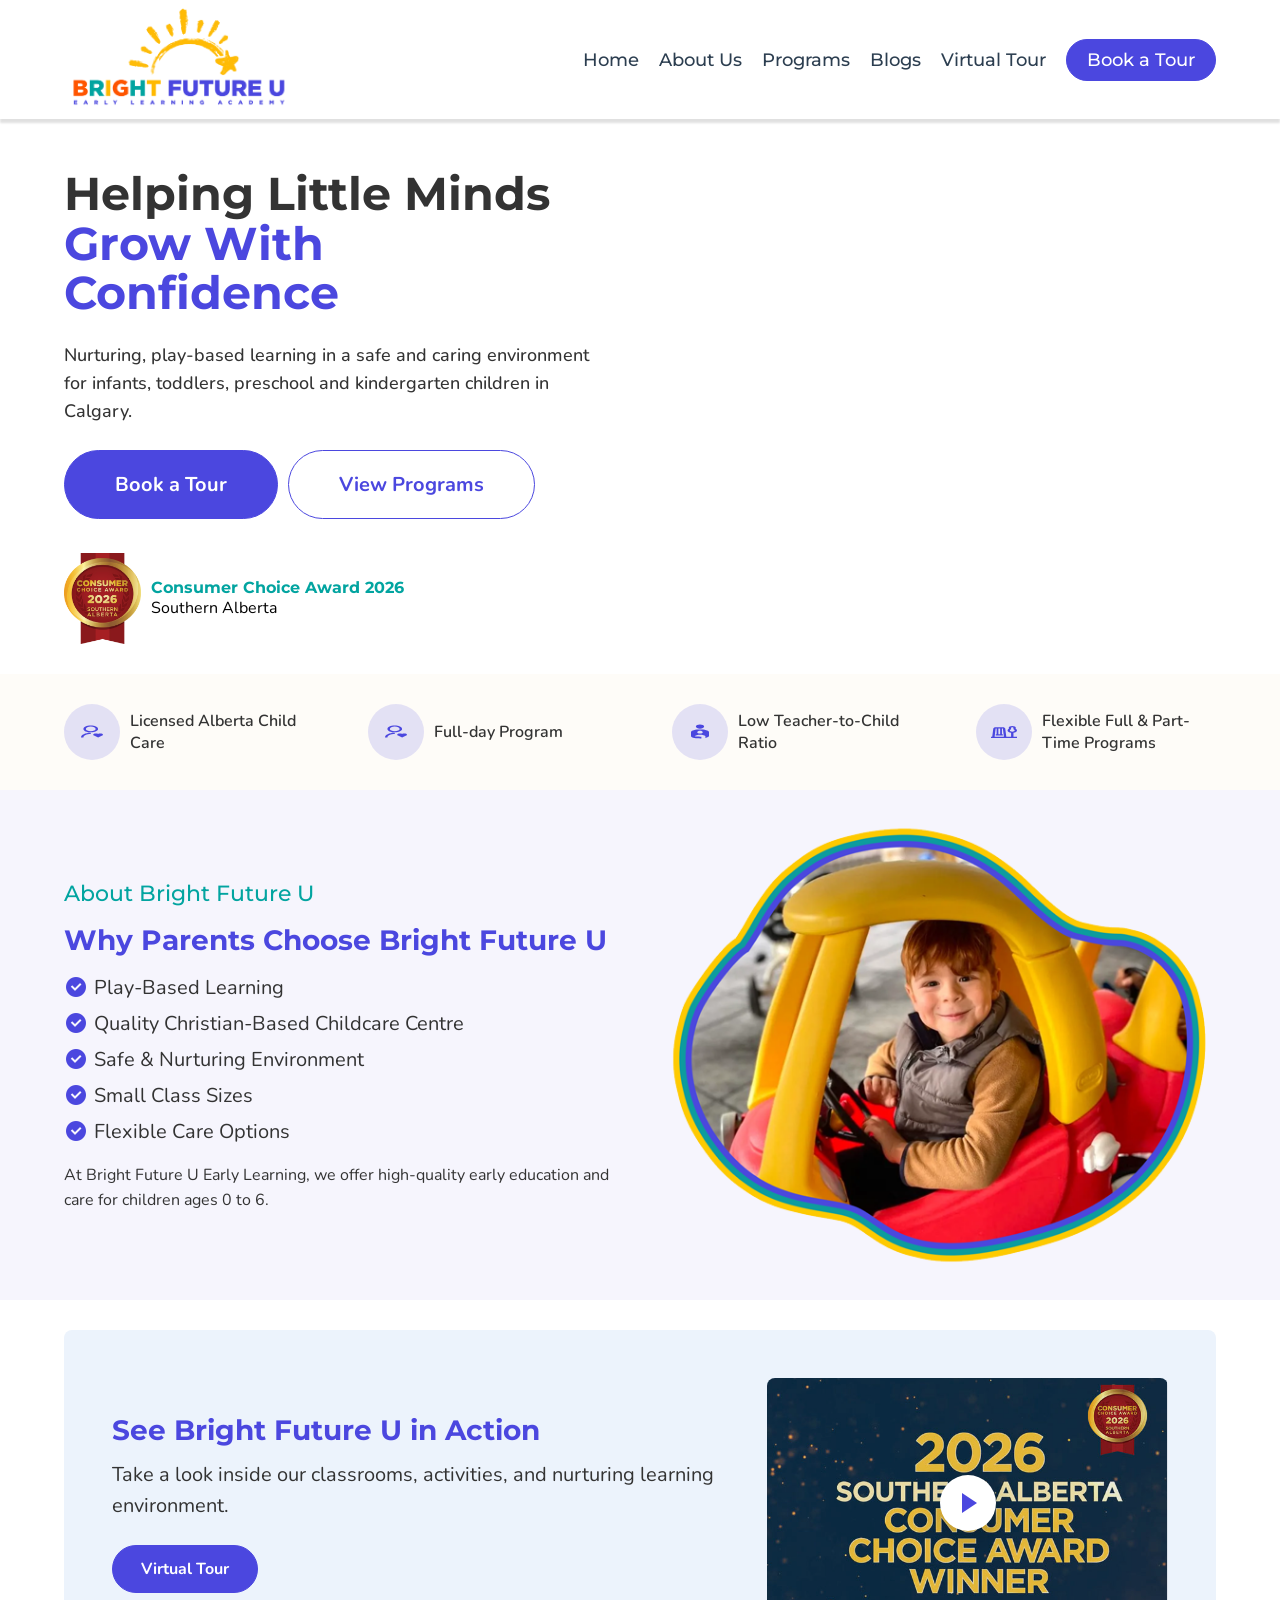
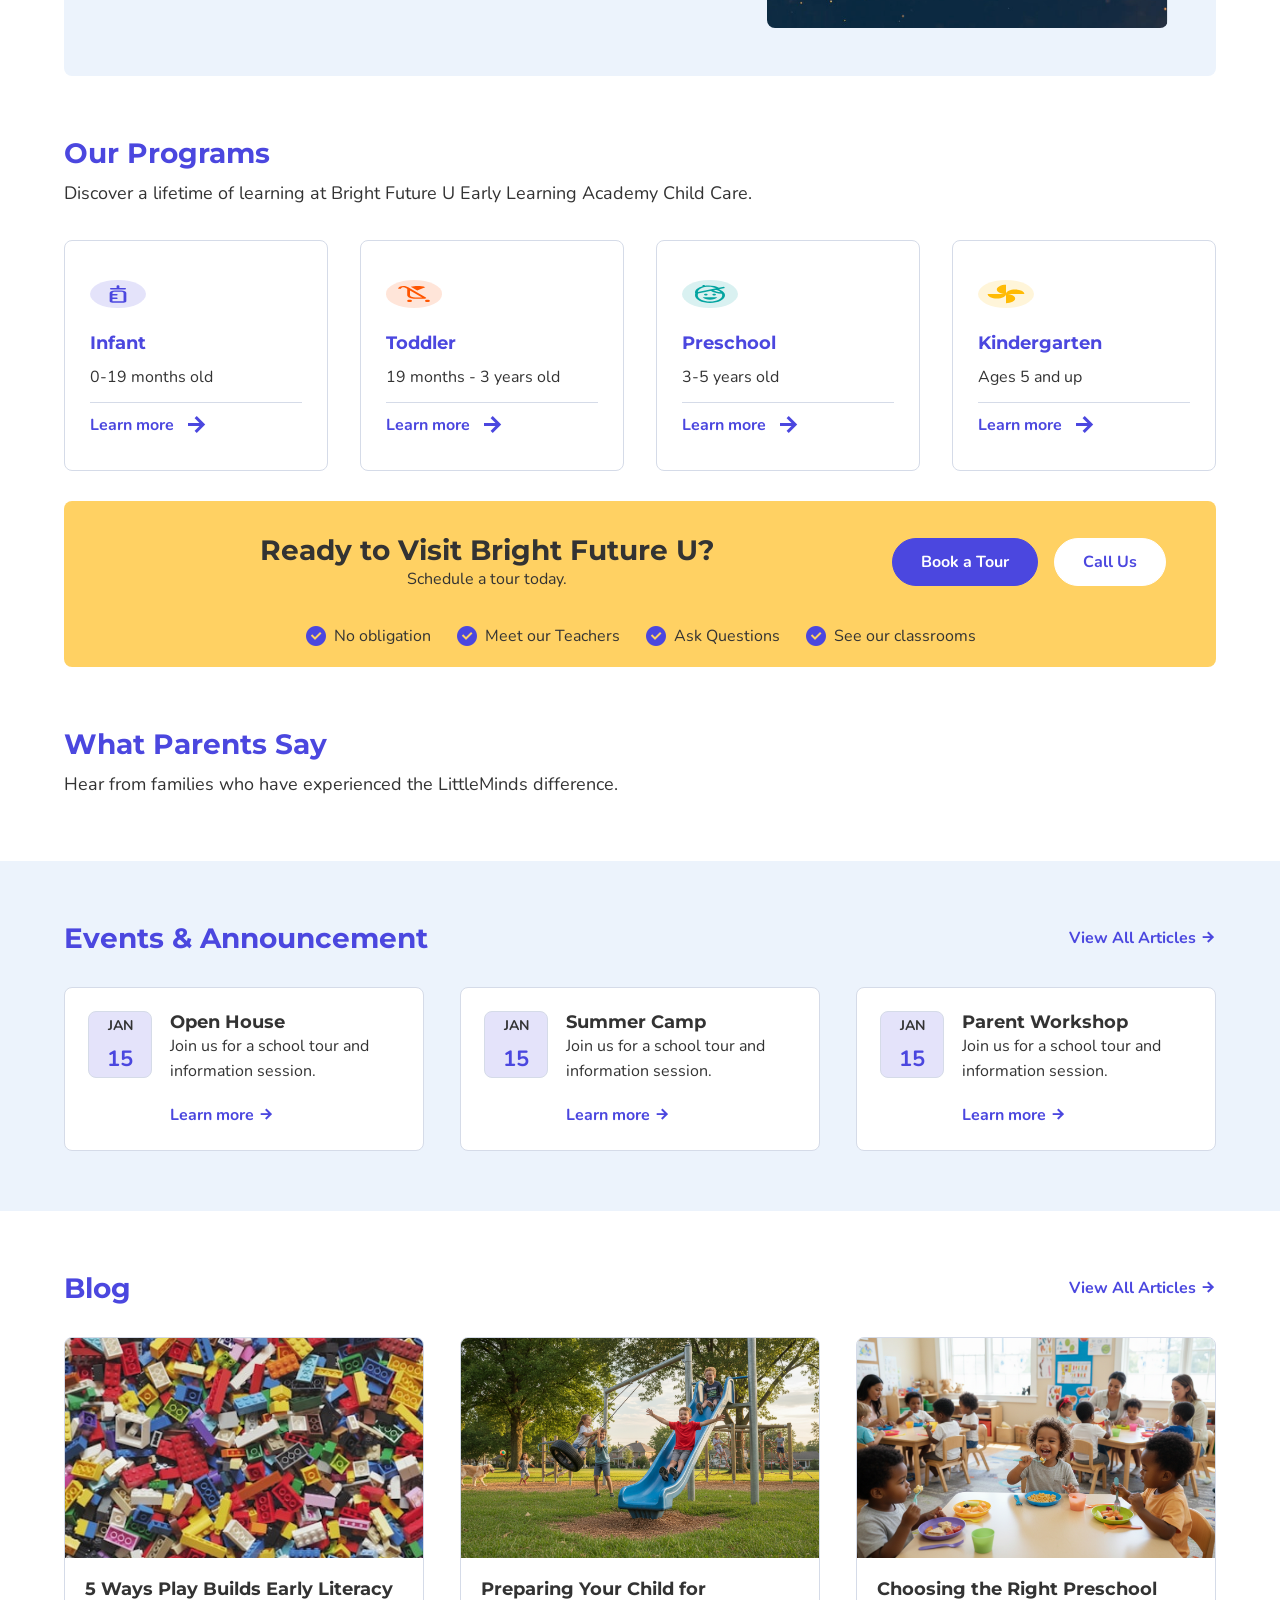
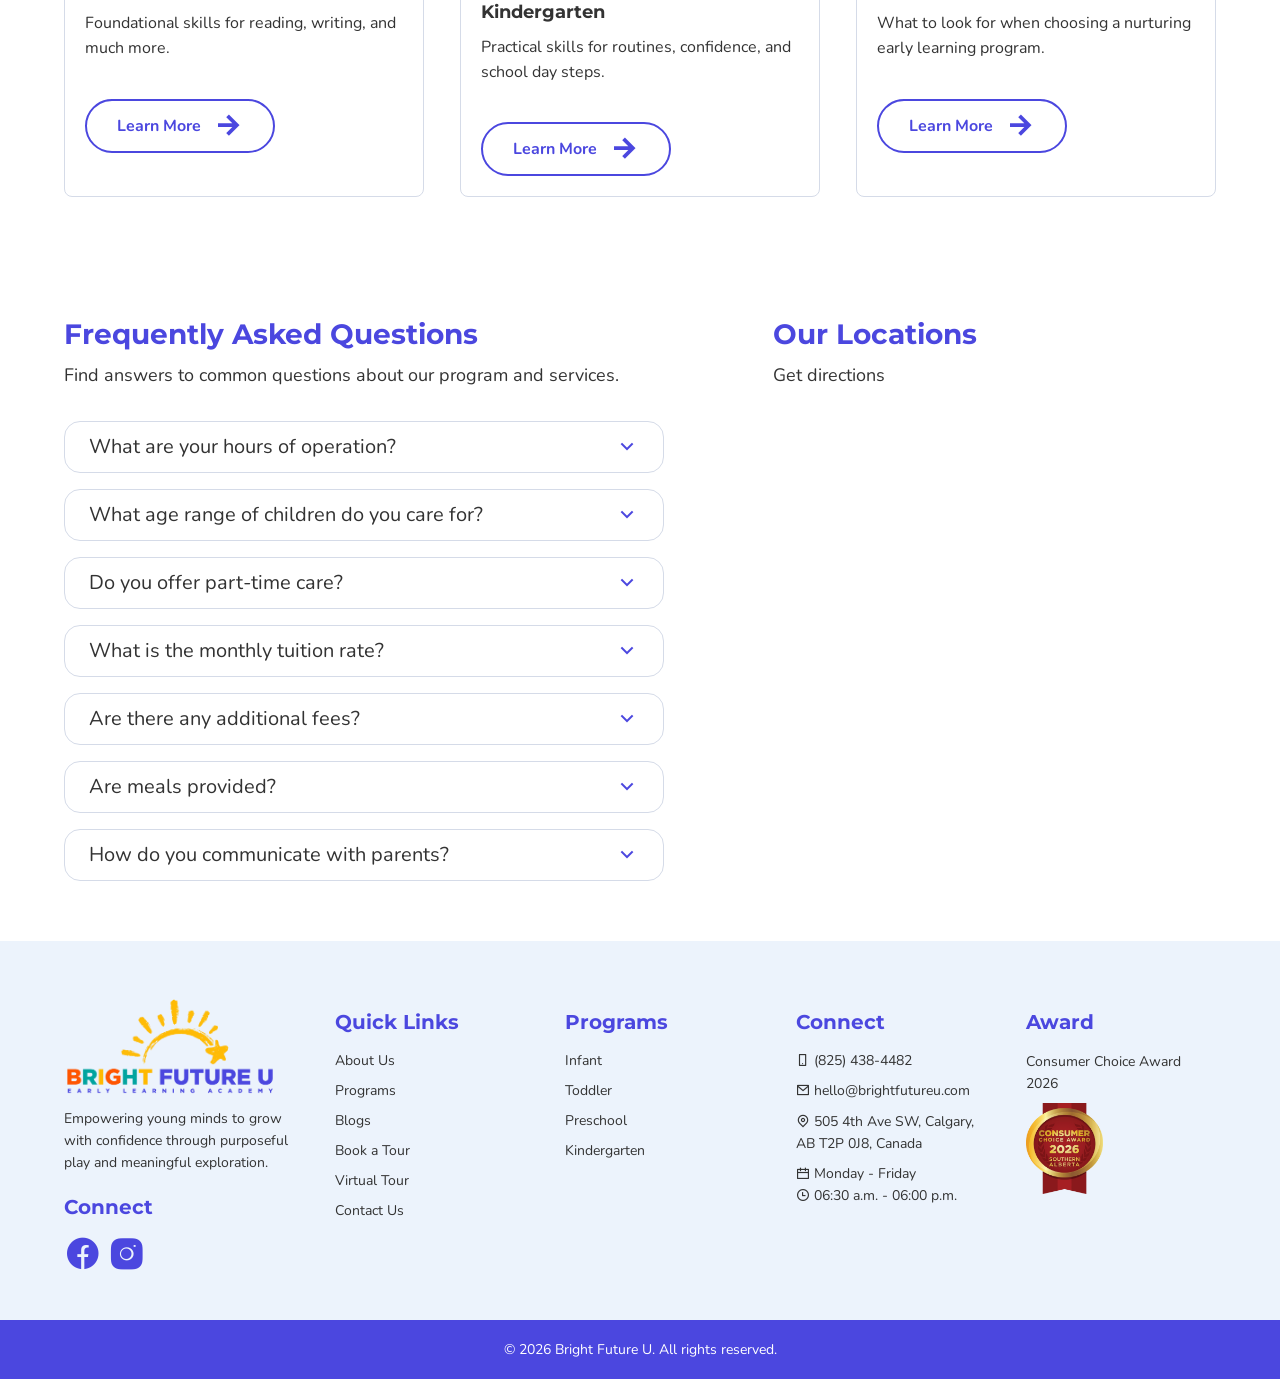
==== commit a4a8fcd8: "Updated About us page" ====
--- a/index.html
+++ b/index.html
@@ -80,7 +80,7 @@
             <h2>Why Parents Choose Bright Future U</h2>
             <ul class="check-list">
               <li><i class="ri-checkbox-circle-fill" aria-hidden="true"></i>Play-Based Learning</li>
-              <li><i class="ri-checkbox-circle-fill" aria-hidden="true"></i>Qualified Early Childhood Educators</li>
+              <li><i class="ri-checkbox-circle-fill" aria-hidden="true"></i>Quality Christian-Based Childcare Centre</li>
               <li><i class="ri-checkbox-circle-fill" aria-hidden="true"></i>Safe &amp; Nurturing Environment</li>
               <li><i class="ri-checkbox-circle-fill" aria-hidden="true"></i>Small Class Sizes</li>
               <li><i class="ri-checkbox-circle-fill" aria-hidden="true"></i>Flexible Care Options</li>
@@ -230,7 +230,7 @@
                 <i class="ri-arrow-down-s-line" aria-hidden="true"></i>
                 <span class="accordion-answer">We care for children from 12 months to 6 years old.</span>
               </button>
-              <button type="button" class="is-open">
+              <button type="button" class="is-open_">
                 <span class="accordion-question">Do you offer part-time care?</span>
                 <i class="ri-arrow-down-s-line" aria-hidden="true"></i>
                 <span class="accordion-answer">Yes, we offer part-time care options for families who need it.</span>
@@ -273,7 +273,14 @@
               <h2>Our Locations</h2>
               <p>Get directions</p>
             </div>
-            <img class="map" src="assets/map.jpg" alt="Map showing Bright Future U location in Calgary" />
+            <iframe
+              class="map"
+              title="Google map showing Bright Future U location in Calgary"
+              src="https://www.google.com/maps?q=505%204th%20Ave%20SW%2C%20Calgary%2C%20AB%20T2P%200J8%2C%20Canada&output=embed"
+              loading="lazy"
+              referrerpolicy="no-referrer-when-downgrade"
+              allowfullscreen
+            ></iframe>
           </div>
         </div>
       </section>
@@ -302,7 +309,7 @@
         <div><h3>Connect</h3><a href="tel:8254384482"><i class="ri-smartphone-line"></i> (825) 438-4482</a><a href="mailto:hello@brightfutureu.com"><i class="ri-mail-line"></i> hello@brightfutureu.com</a><p><i class="ri-map-pin-line"></i> 505 4th Ave SW, Calgary, AB T2P 0J8, Canada</p><p><i class="ri-calendar-line"></i> Monday - Friday<br /><i class="ri-time-line"></i> 06:30 a.m. - 06:00 p.m.</p></div>
         <div><h3>Award</h3><p>Consumer Choice Award 2026</p><img class="footer-award" src="assets/award.png" alt="" /></div>
       </div>
-      <div class="copyright">&copy; 2026 Bright Future U. All rights reserved.</div>
+      <div class="copyright">&copy; <span data-current-year></span> Bright Future U. All rights reserved.</div>
     </footer>
 
     <script src="script.js"></script>
--- a/styles.css
+++ b/styles.css
@@ -335,7 +335,7 @@
 .accordion button.is-open i { transform: rotate(180deg); }
 .accordion-answer { display: none; grid-column: 1 / -1; margin-top: 1px; padding-top: 12px; border-top: 1px solid rgba(0,0,0,.15); font-size: 1rem; color: var(--muted); }
 .accordion button.is-open .accordion-answer { display: block; }
-.map { width: 443px; height: 431px; object-fit: cover; border-radius: 8px; }
+.map { display: block; width: 443px; height: 431px; border: 0; border-radius: 8px; }
 
 .site-footer { background: var(--blue-soft); }
 .footer-grid { padding: 48px 0; display: grid; grid-template-columns: 230px repeat(4, minmax(130px, 190px)); gap: 40px; justify-content: space-between; align-items: start; }
@@ -425,6 +425,9 @@
   background: #fefcf8;
   padding: 50px 0;
 }
+.vision-mission .about-hero-title {
+  margin-bottom: 16px;
+}
 .vision-grid {
   display: grid;
   grid-template-columns: repeat(2, minmax(0, 1fr));
@@ -437,8 +440,11 @@
 .vision-image {
   width: 100%;
   height: 253px;
-  border-radius: 12px;
+  border-radius: 8px;
   object-fit: cover;
+}
+.vision-card:first-child .vision-image {
+  object-position: 50% 42%;
 }
 .vision-content {
   display: grid;
@@ -472,6 +478,28 @@
   font-size: 1rem;
   line-height: 1.35;
   margin-top: 10px;
+}
+.mission-core-card {
+  margin-top: 66px;
+  border: 1px solid rgba(51, 51, 51, .22);
+  border-radius: 20px;
+  padding: 48px;
+  color: var(--ink);
+}
+.mission-core-card h3 {
+  color: var(--primary);
+  font-size: 1.75rem;
+  line-height: 1.22;
+}
+.mission-core-card p {
+  margin-top: 12px;
+  font-size: 1rem;
+  line-height: 1.35;
+}
+.mission-core-card blockquote {
+  margin: 26px 0 0;
+  font-size: 1.3125rem;
+  line-height: 1.35;
 }
 .core-values { background: #fff; padding: 30px 0; }
 .core-card {
@@ -587,6 +615,10 @@
     aspect-ratio: 1150 / 568;
   }
   .vision-card { gap: 28px; }
+  .mission-core-card {
+    margin-top: 42px;
+    padding: 30px 24px;
+  }
   .core-card,
   .awards-card {
     padding: 26px 20px;
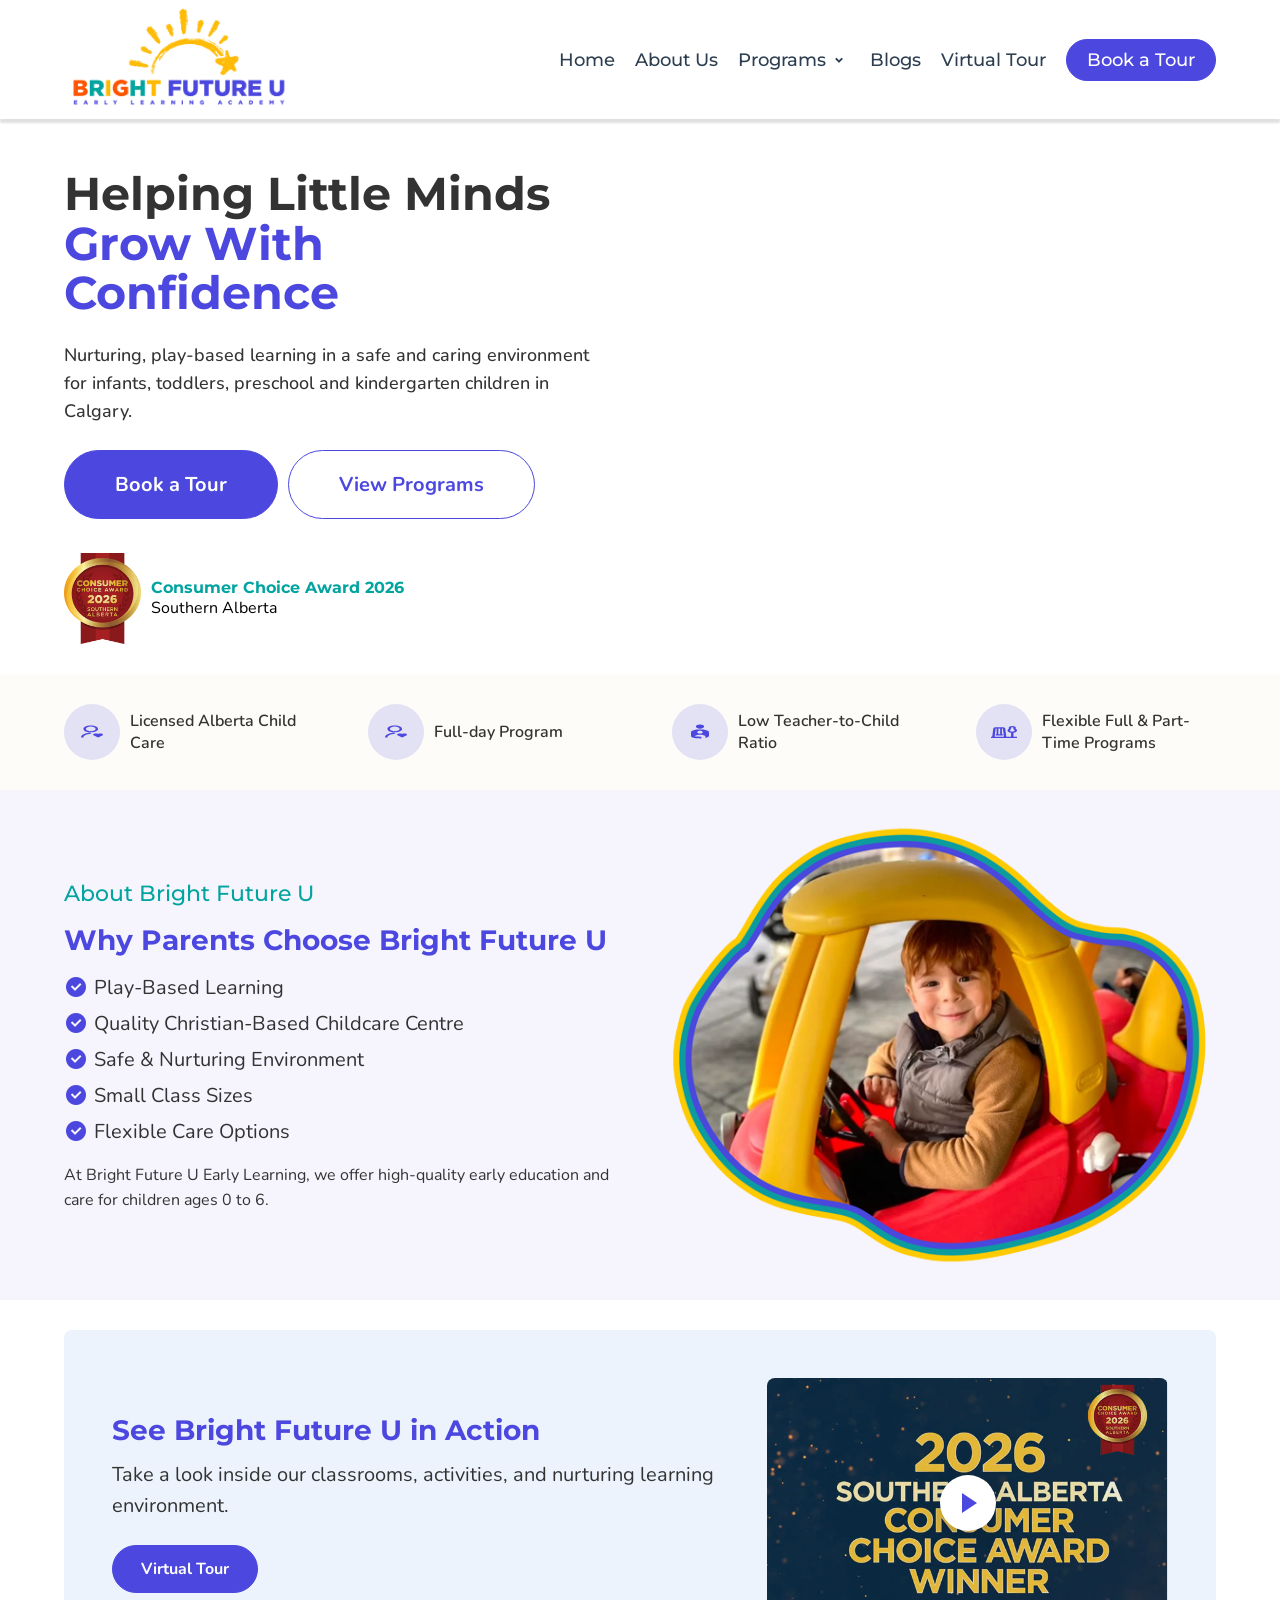
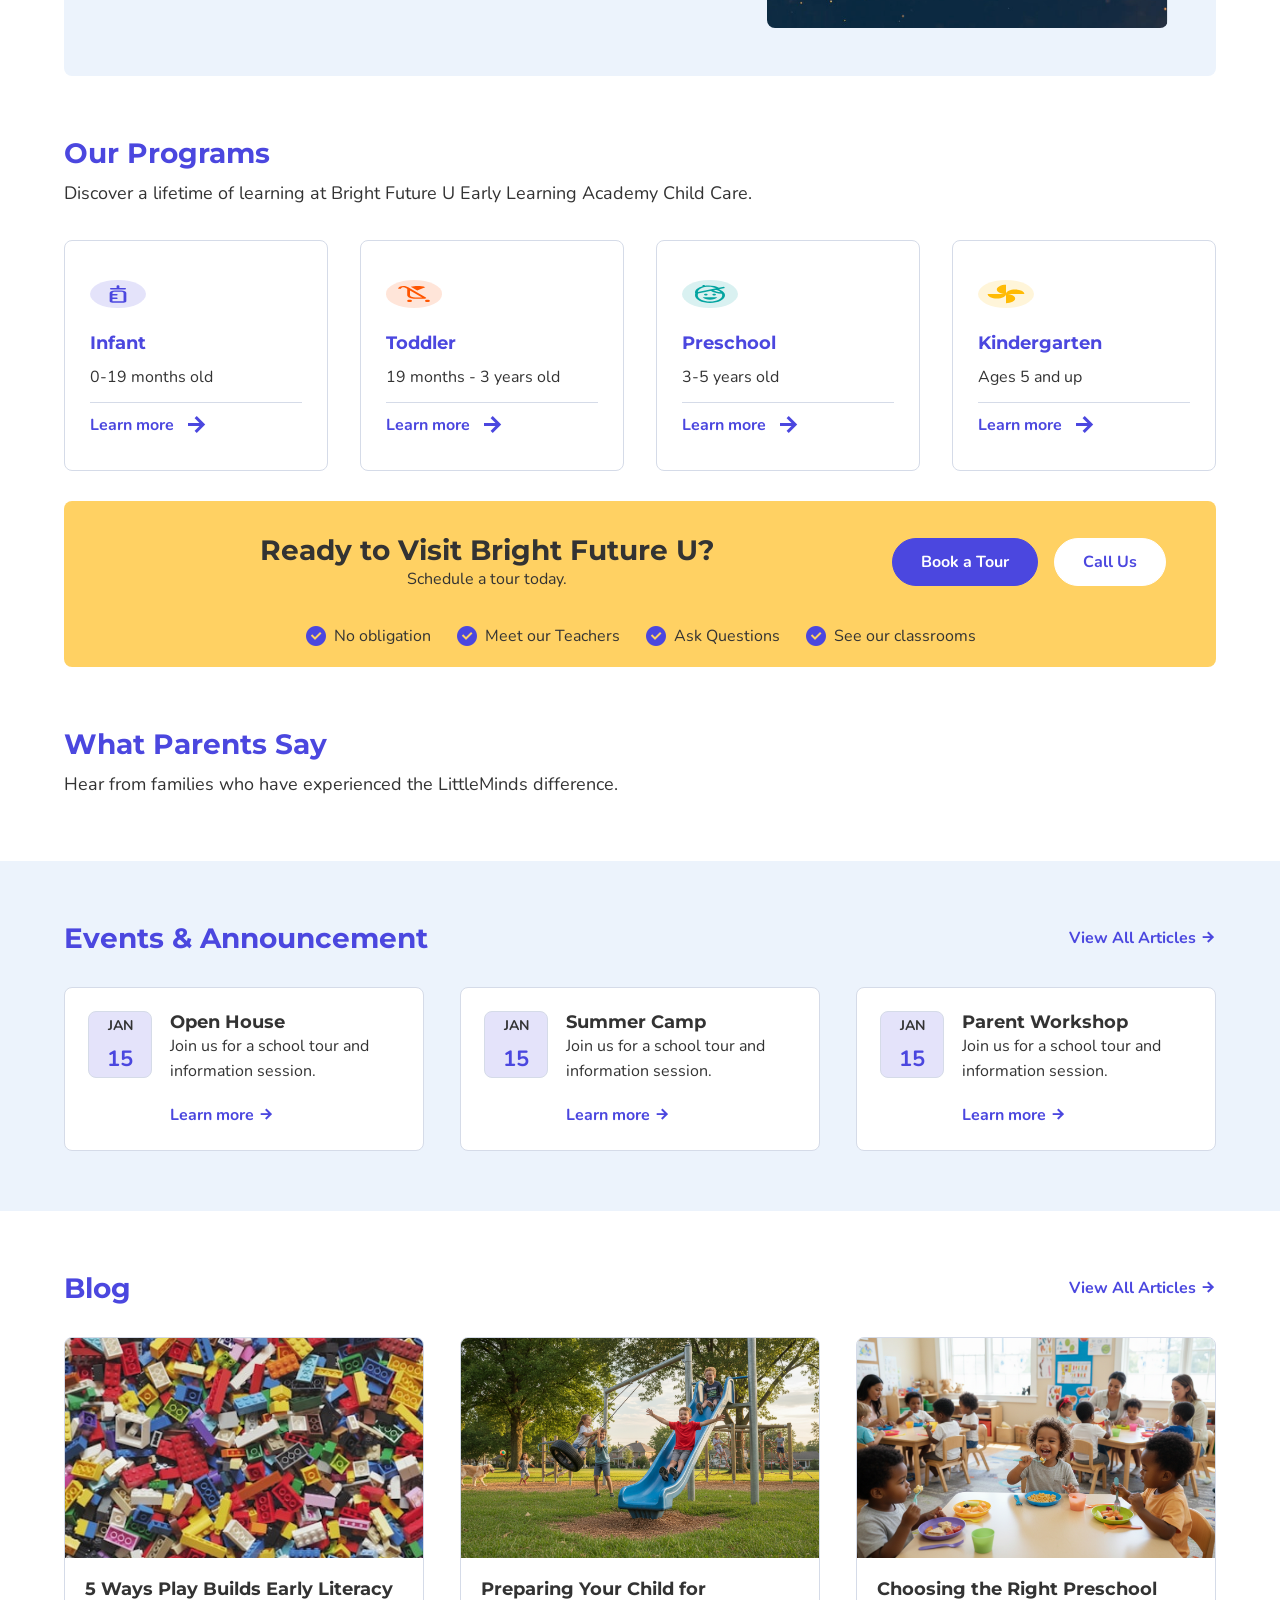
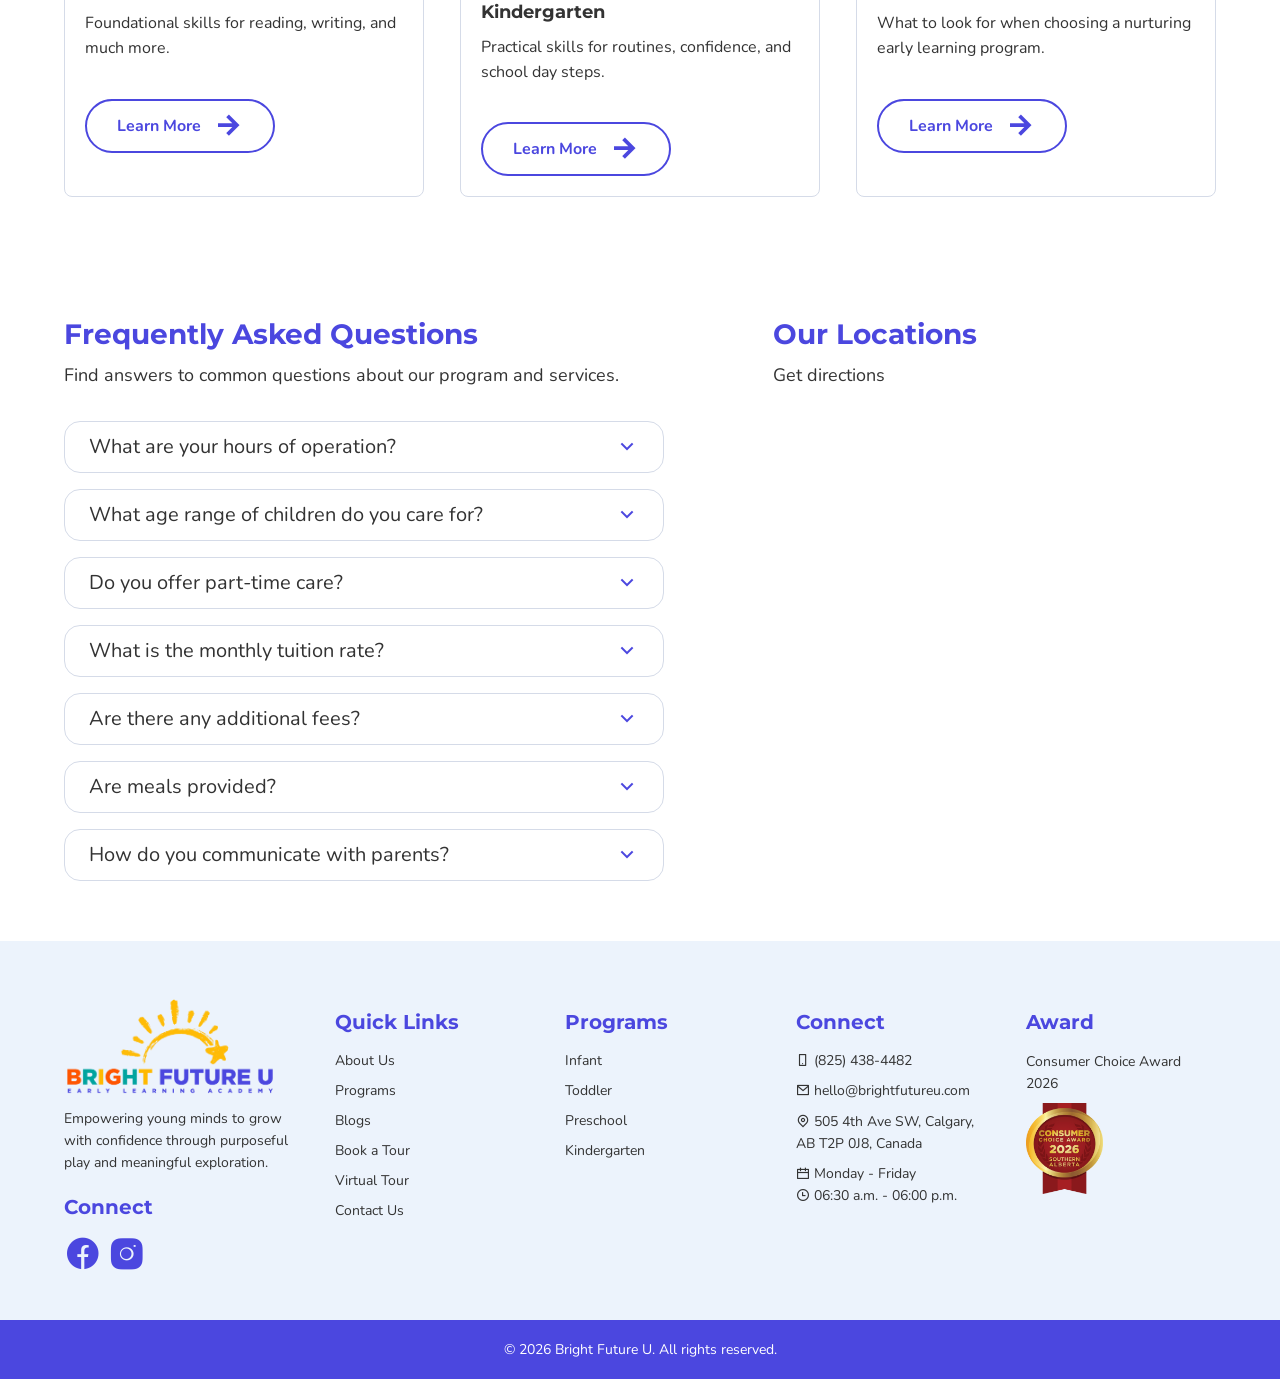
==== commit f6062fe8: "Added menu dropdown and mobile menu" ====
--- a/index.html
+++ b/index.html
@@ -27,7 +27,15 @@
         <div class="nav-links" id="primary-menu">
           <a href="#home">Home</a>
           <a href="about-us.html">About Us</a>
-          <a href="#programs">Programs</a>
+          <div class="nav-dropdown">
+            <a class="nav-dropdown-trigger" href="#programs" aria-haspopup="true" aria-expanded="false">Programs <i class="ri-arrow-drop-down-line" aria-hidden="true"></i></a>
+            <div class="nav-dropdown-menu" aria-label="Programs submenu">
+              <a href="#programs">Infant</a>
+              <a href="#programs">Toddler</a>
+              <a href="#programs">Preschool</a>
+              <a href="#programs">Kindergarten</a>
+            </div>
+          </div>
           <a href="#blog">Blogs</a>
           <a href="#tour">Virtual Tour</a>
           <a class="button button-small" href="#tour">Book a Tour</a>
--- a/styles.css
+++ b/styles.css
@@ -110,6 +110,59 @@
   color: var(--primary);
   border-bottom: 2px solid var(--primary);
   padding-bottom: 4px;
+}
+.nav-dropdown {
+  position: relative;
+}
+.nav-dropdown-trigger {
+  display: inline-flex;
+  align-items: center;
+  gap: 2px;
+  min-height: 44px;
+}
+.nav-dropdown-trigger i {
+  font-size: 1.375rem;
+  line-height: 1;
+  transition: transform .18s ease;
+}
+.nav-dropdown:hover .nav-dropdown-trigger i,
+.nav-dropdown:focus-within .nav-dropdown-trigger i {
+  transform: rotate(180deg);
+}
+.nav-dropdown-menu {
+  position: absolute;
+  top: 100%;
+  left: 50%;
+  z-index: 1001;
+  min-width: 150px;
+  display: grid;
+  gap: 2px;
+  padding: 10px;
+  border: 1px solid rgba(75, 71, 223, .14);
+  border-radius: 8px;
+  background: #fff;
+  box-shadow: 0 14px 30px rgba(0, 0, 0, .12);
+  opacity: 0;
+  pointer-events: none;
+  transform: translate(-50%, 8px);
+  transition: opacity .18s ease, transform .18s ease;
+}
+.nav-dropdown:hover .nav-dropdown-menu,
+.nav-dropdown:focus-within .nav-dropdown-menu {
+  opacity: 1;
+  pointer-events: auto;
+  transform: translate(-50%, 0);
+}
+.nav-dropdown-menu a {
+  display: block;
+  padding: 9px 12px;
+  border-radius: 6px;
+  white-space: nowrap;
+}
+.nav-dropdown-menu a:hover,
+.nav-dropdown-menu a:focus {
+  background: var(--soft);
+  color: var(--primary);
 }
 .menu-toggle { display: none; width: 44px; height: 44px; border: 0; background: transparent; padding: 9px; }
 .menu-toggle span:not(.sr-only) { display: block; height: 2px; background: var(--ink); margin: 6px 0; }
@@ -639,6 +692,53 @@
   .nav-links { position: absolute; left: 0; right: 0; top: 88px; display: none; flex-direction: column; align-items: stretch; gap: 0; padding: 12px 20px 20px; background: #fff; box-shadow: 0 12px 24px rgba(0,0,0,.12); }
   .nav-links.is-open { display: flex; }
   .nav-links a { padding: 12px 0; }
+  .nav-dropdown {
+    display: grid;
+    width: 100%;
+  }
+  .nav-dropdown-trigger {
+    min-height: 0;
+  }
+  .nav-dropdown-menu {
+    position: static;
+    min-width: 0;
+    display: none;
+    padding: 0 0 8px 16px;
+    border: 0;
+    border-radius: 0;
+    box-shadow: none;
+    opacity: 1;
+    pointer-events: auto;
+    transform: none;
+  }
+  .nav-dropdown:hover .nav-dropdown-trigger i,
+  .nav-dropdown:focus-within .nav-dropdown-trigger i {
+    transform: none;
+  }
+  .nav-dropdown:hover .nav-dropdown-menu,
+  .nav-dropdown:focus-within .nav-dropdown-menu {
+    display: none;
+    opacity: 1;
+    pointer-events: auto;
+    transform: none;
+  }
+  .nav-dropdown.is-open .nav-dropdown-menu,
+  .nav-dropdown.is-open:hover .nav-dropdown-menu,
+  .nav-dropdown.is-open:focus-within .nav-dropdown-menu {
+    display: grid;
+    transform: none;
+  }
+  .nav-dropdown.is-open .nav-dropdown-trigger i {
+    transform: rotate(180deg);
+  }
+  .nav-dropdown-menu a {
+    padding: 8px 0;
+    font-size: 1rem;
+  }
+  .nav-dropdown-menu a:hover,
+  .nav-dropdown-menu a:focus {
+    background: transparent;
+  }
   .nav-links .button { margin-top: 8px; align-self: flex-start; padding-inline: 20px; }
   .site-header { background-position: center, 58% center; background-size: cover, auto 100%; }
   .section-brand {
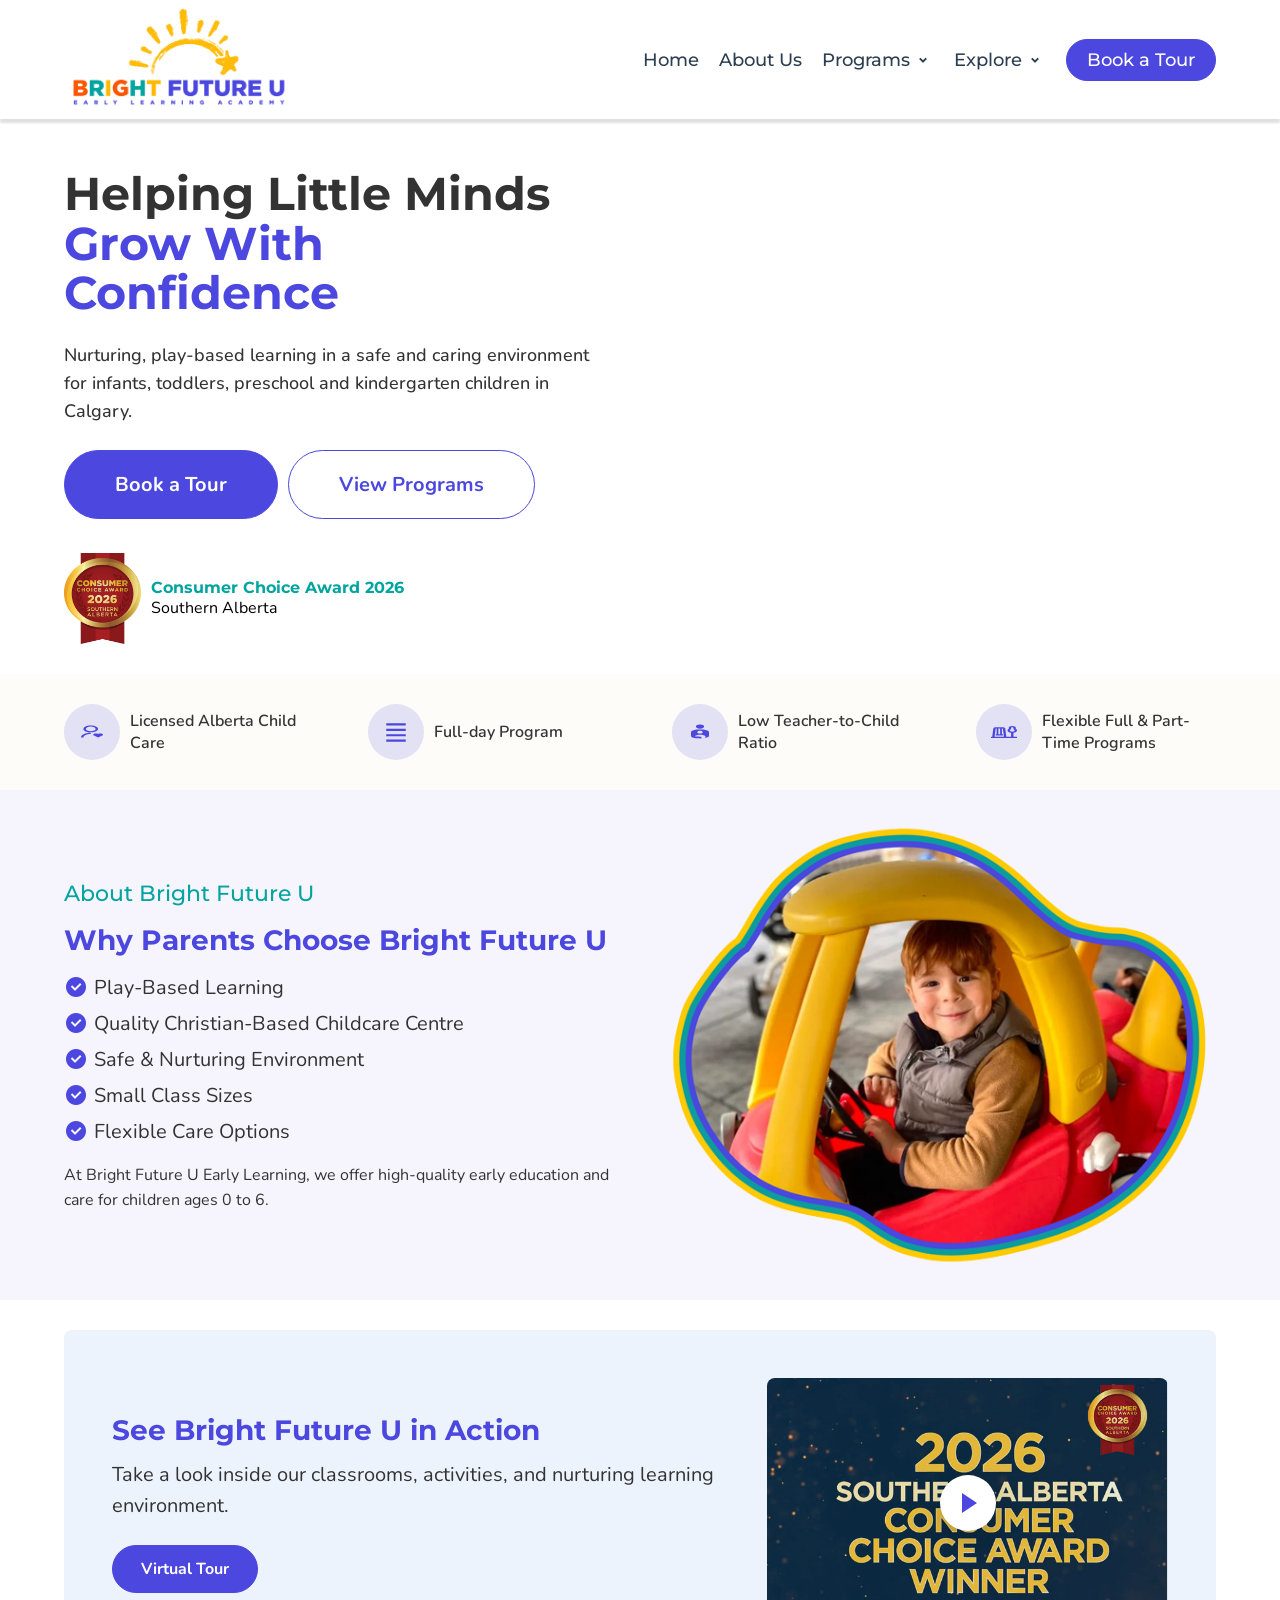
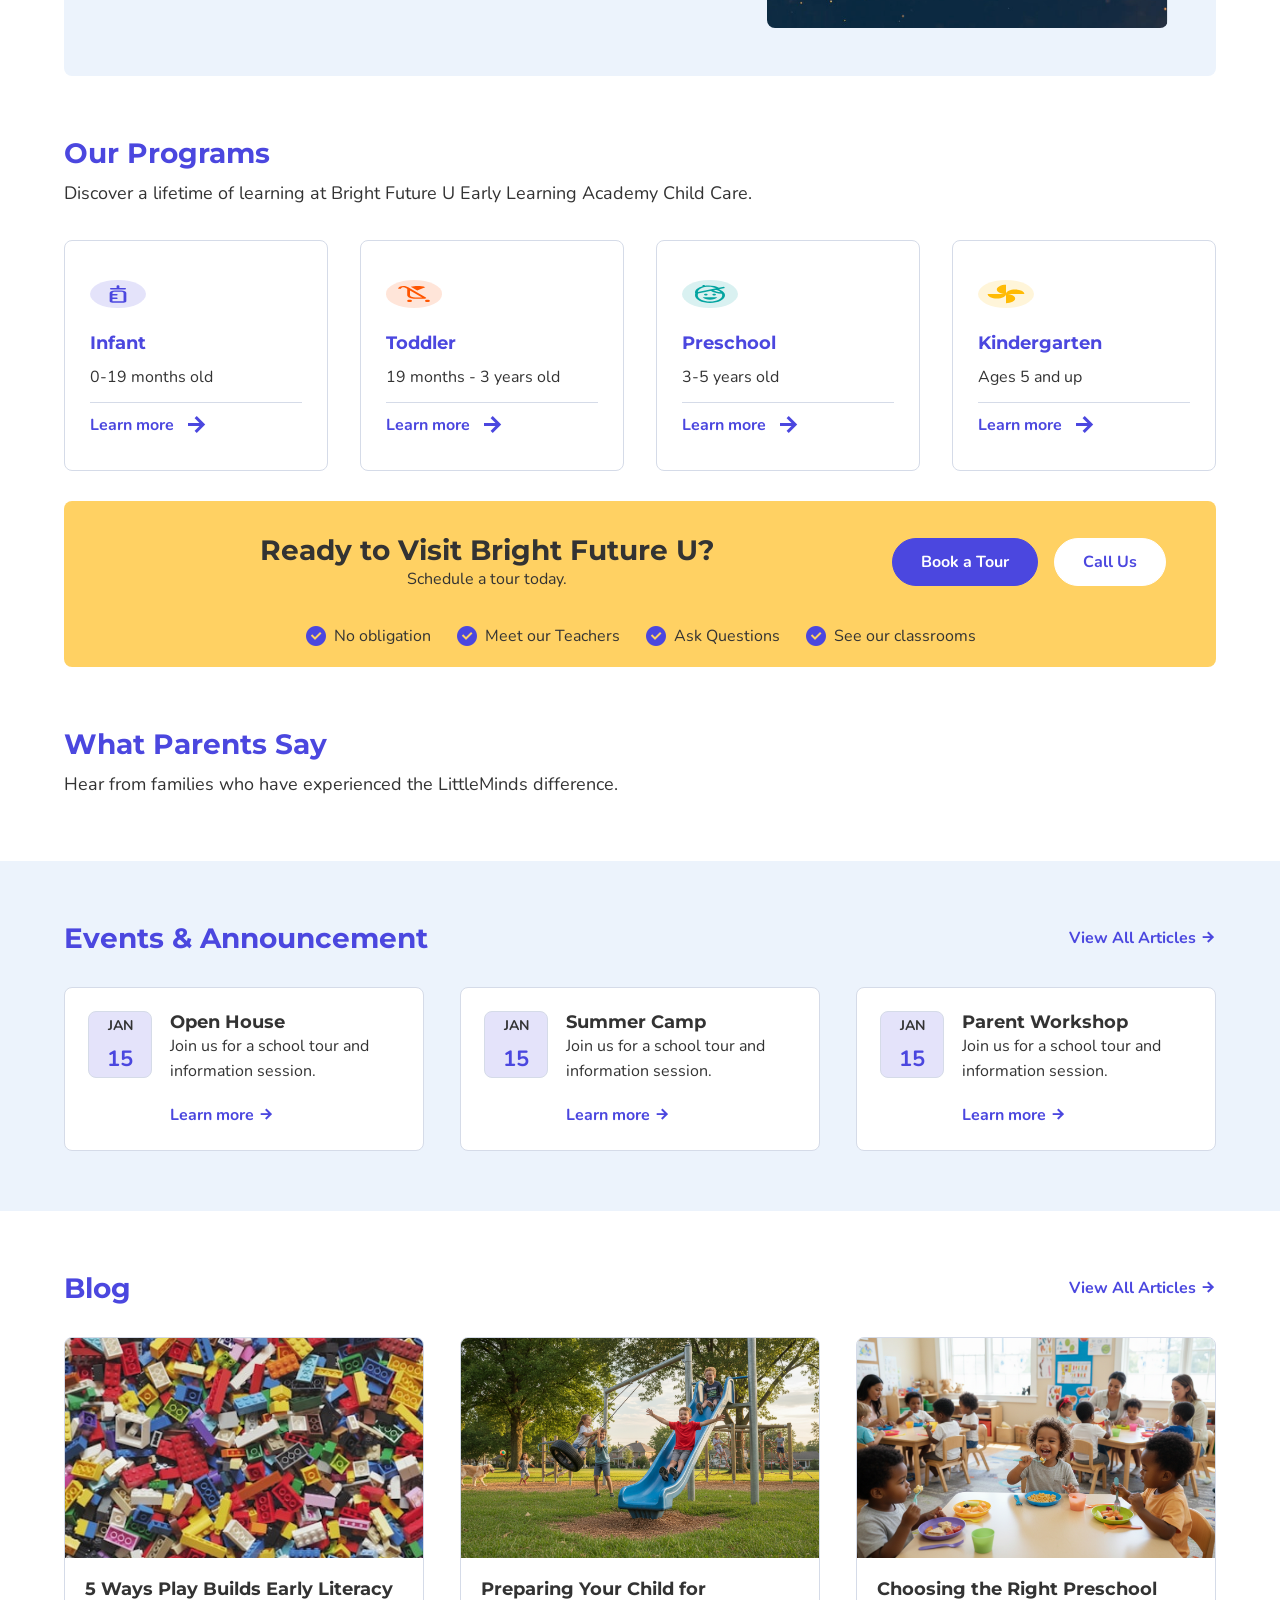
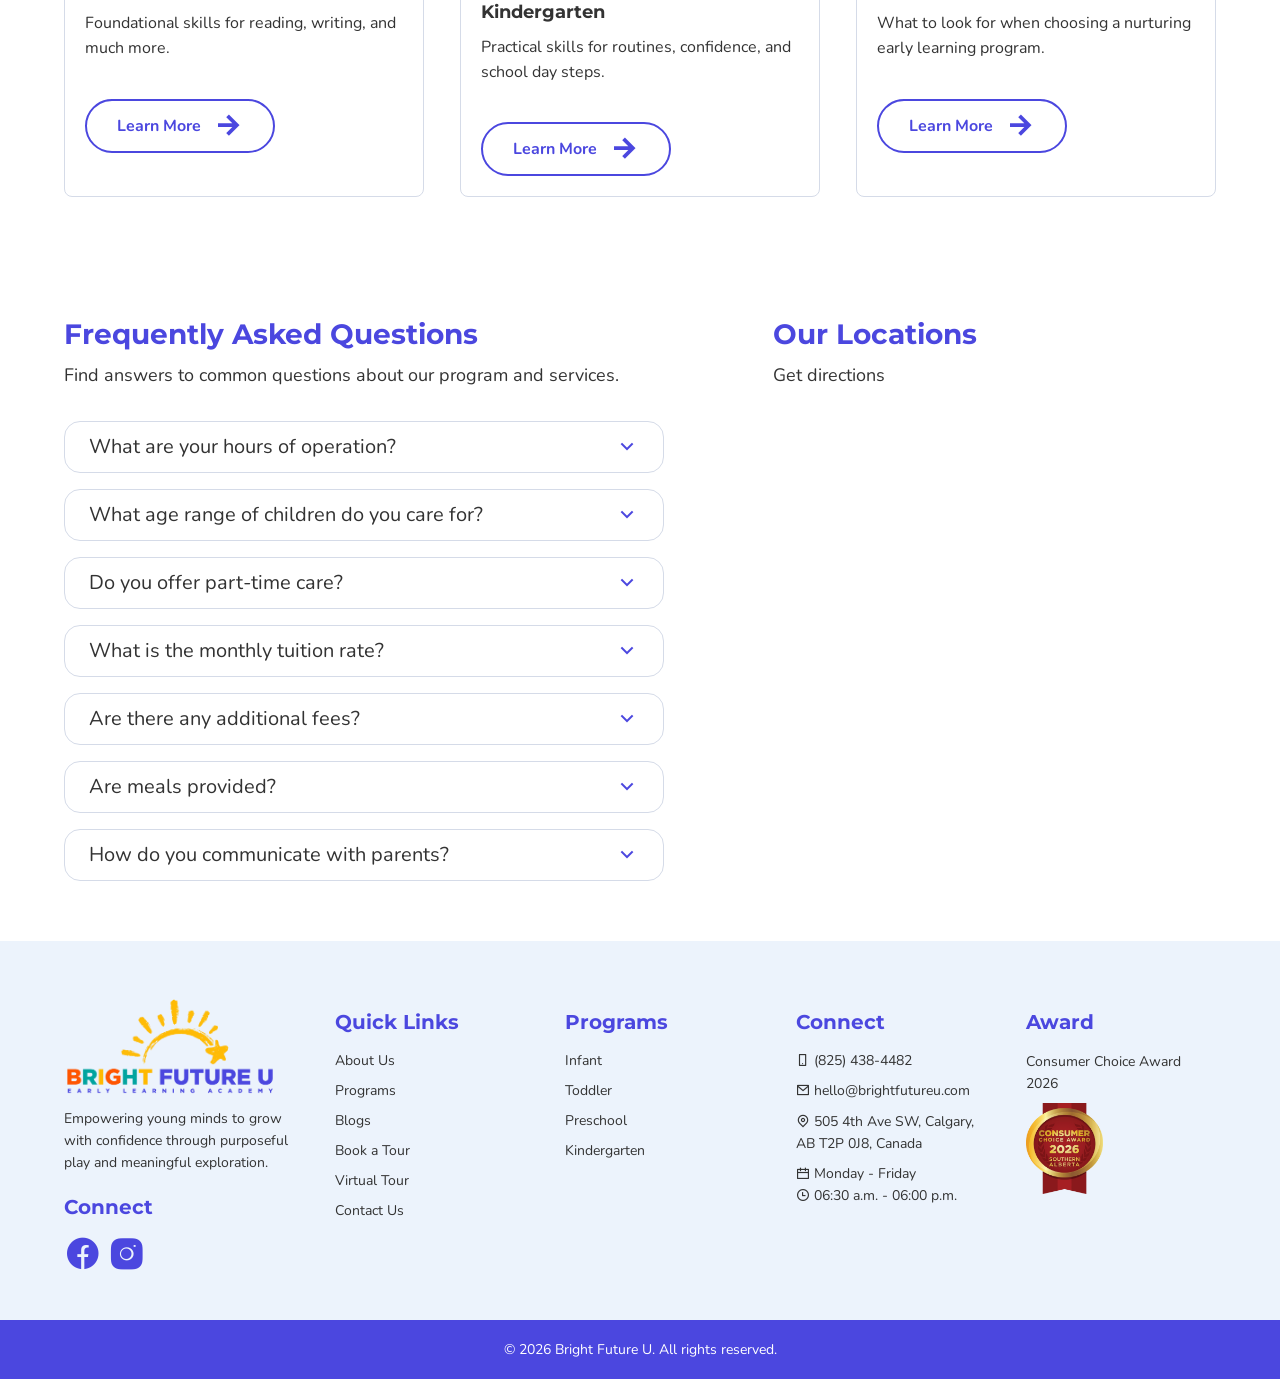
==== commit 184ea697: "added programs  and pages" ====
--- a/index.html
+++ b/index.html
@@ -1,325 +1,385 @@
 <!DOCTYPE html>
 <html lang="en">
-  <head>
-    <meta charset="UTF-8" />
-    <meta name="viewport" content="width=device-width, initial-scale=1.0" />
-    <title>Bright Future U</title>
-    <link rel="icon" type="image/png" href="assets/favicon.png" />
-    <link rel="preconnect" href="https://fonts.googleapis.com" />
-    <link rel="preconnect" href="https://fonts.gstatic.com" crossorigin />
-    <link
-      href="https://fonts.googleapis.com/css2?family=Montserrat:wght@500;600;700&family=Nunito:wght@400;500;600;700&display=swap"
-      rel="stylesheet"
-    />
-    <link rel="stylesheet" href="vendor/remixicon/remixicon.css" />
-    <link rel="stylesheet" href="styles.css" />
-  </head>
-  <body>
-    <header class="site-header" id="home">
-      <nav class="main-nav" aria-label="Primary navigation">
-        <a class="logo" href="#home" aria-label="Bright Future U home">
-          <img src="assets/logo.png" alt="Bright Future U" />
-        </a>
-        <button class="menu-toggle" type="button" aria-expanded="false" aria-controls="primary-menu">
-          <span></span><span></span><span></span>
-          <span class="sr-only">Menu</span>
-        </button>
-        <div class="nav-links" id="primary-menu">
-          <a href="#home">Home</a>
-          <a href="about-us.html">About Us</a>
-          <div class="nav-dropdown">
-            <a class="nav-dropdown-trigger" href="#programs" aria-haspopup="true" aria-expanded="false">Programs <i class="ri-arrow-drop-down-line" aria-hidden="true"></i></a>
-            <div class="nav-dropdown-menu" aria-label="Programs submenu">
-              <a href="#programs">Infant</a>
-              <a href="#programs">Toddler</a>
-              <a href="#programs">Preschool</a>
-              <a href="#programs">Kindergarten</a>
-            </div>
-          </div>
-          <a href="#blog">Blogs</a>
-          <a href="#tour">Virtual Tour</a>
-          <a class="button button-small" href="#tour">Book a Tour</a>
-        </div>
-      </nav>
-
-      <section class="hero">
-        <div class="hero-copy">
-          <h1>Helping Little Minds <span>Grow With Confidence</span></h1>
-          <p>Nurturing, play-based learning in a safe and caring environment for infants, toddlers, preschool and kindergarten children in Calgary.</p>
-          <div class="hero-actions">
-            <a class="button" href="#tour">Book a Tour</a>
-            <a class="button button-outline" href="#programs">View Programs</a>
-          </div>
-          <div class="award">
-            <img src="assets/award.png" alt="Consumer Choice Award 2026" />
-            <div>
-              <strong>Consumer Choice Award 2026</strong>
-              <span>Southern Alberta</span>
-            </div>
-          </div>
-        </div>
-      </section>
-    </header>
-
-    <main>
-      <section class="section-brand" aria-label="Program highlights">
-        <div class="brand-item">
-          <span><img src="assets/icon-care.svg" alt="" /></span>
-          <p>Licensed Alberta Child Care</p>
-        </div>
-        <div class="brand-item">
-          <span><img src="assets/icon-care.svg" alt="" /></span>
-          <p>Full-day Program</p>
-        </div>
-        <div class="brand-item">
-          <span><img src="assets/icon-ratio.svg" alt="" /></span>
-          <p>Low Teacher-to-Child Ratio</p>
-        </div>
-        <div class="brand-item">
-          <span><img src="assets/icon-playground.svg" alt="" /></span>
-          <p>Flexible Full &amp; Part-Time Programs</p>
-        </div>
-      </section>
-
-      <section class="about section-band" id="about">
-        <div class="container two-col">
+
+<head>
+  <meta charset="UTF-8" />
+  <meta name="viewport" content="width=device-width, initial-scale=1.0" />
+  <title>Bright Future U</title>
+  <link rel="icon" type="image/png" href="assets/favicon.png" />
+  <link rel="preconnect" href="https://fonts.googleapis.com" />
+  <link rel="preconnect" href="https://fonts.gstatic.com" crossorigin />
+  <link
+    href="https://fonts.googleapis.com/css2?family=Montserrat:wght@500;600;700&family=Nunito:wght@400;500;600;700&display=swap"
+    rel="stylesheet" />
+  <link rel="stylesheet" href="vendor/remixicon/remixicon.css" />
+  <link rel="stylesheet" href="styles.css" />
+</head>
+
+<body>
+  <header class="site-header" id="home">
+    <nav class="main-nav" aria-label="Primary navigation">
+      <a class="logo" href="#home" aria-label="Bright Future U home">
+        <img src="assets/logo.png" alt="Bright Future U" />
+      </a>
+      <button class="menu-toggle" type="button" aria-expanded="false" aria-controls="primary-menu">
+        <span></span><span></span><span></span>
+        <span class="sr-only">Menu</span>
+      </button>
+      <div class="nav-links" id="primary-menu">
+        <a href="#home">Home</a>
+        <a href="about-us.html">About Us</a>
+
+        <div class="nav-dropdown">
+          <a class="nav-dropdown-trigger" href="#programs" aria-haspopup="true" aria-expanded="false">Programs <i
+              class="ri-arrow-drop-down-line" aria-hidden="true"></i></a>
+
+          <div class="nav-dropdown-menu" aria-label="Programs submenu">
+            <a href="program-infant.html">Infant</a>
+            <a href="program-toddler.html">Toddler</a>
+            <a href="#programs">Preschool</a>
+            <a href="#programs">Kindergarten</a>
+          </div>
+        </div>
+        <div class="nav-dropdown">
+          <a class="nav-dropdown-trigger" href="" aria-haspopup="true" aria-expanded="false">Explore <i
+              class="ri-arrow-drop-down-line" aria-hidden="true"></i></a>
+          <div class="nav-dropdown-menu" aria-label="Explore submenu">
+            <a href="program-infant.html">Blogs</a>
+            <a href="program-toddler.html">Events</a>
+            <a href="#programs">Virtual Tour</a>
+          </div>
+        </div>
+
+        <a class="button button-small" href="#tour">Book a Tour</a>
+      </div>
+    </nav>
+
+    <section class="hero">
+      <div class="hero-copy">
+        <h1>Helping Little Minds <span>Grow With Confidence</span></h1>
+        <p>Nurturing, play-based learning in a safe and caring environment for infants, toddlers, preschool and
+          kindergarten children in Calgary.</p>
+        <div class="hero-actions">
+          <a class="button" href="#tour">Book a Tour</a>
+          <a class="button button-outline" href="#programs">View Programs</a>
+        </div>
+        <div class="award">
+          <img src="assets/award.png" alt="Consumer Choice Award 2026" />
           <div>
-            <p class="eyebrow">About Bright Future U</p>
-            <h2>Why Parents Choose Bright Future U</h2>
-            <ul class="check-list">
-              <li><i class="ri-checkbox-circle-fill" aria-hidden="true"></i>Play-Based Learning</li>
-              <li><i class="ri-checkbox-circle-fill" aria-hidden="true"></i>Quality Christian-Based Childcare Centre</li>
-              <li><i class="ri-checkbox-circle-fill" aria-hidden="true"></i>Safe &amp; Nurturing Environment</li>
-              <li><i class="ri-checkbox-circle-fill" aria-hidden="true"></i>Small Class Sizes</li>
-              <li><i class="ri-checkbox-circle-fill" aria-hidden="true"></i>Flexible Care Options</li>
-            </ul>
-            <p class="muted">At Bright Future U Early Learning, we offer high-quality early education and care for children ages 0 to 6.</p>
-          </div>
-          <img class="rounded-media" src="assets/about-intro.png" alt="Child playing in a bright classroom tunnel" />
-        </div>
-      </section>
-
-      <section class="video-feature" id="tour">
-        <div class="container feature-card">
-          <div>
-            <h2>See Bright Future U in Action</h2>
-            <p>Take a look inside our classrooms, activities, and nurturing learning environment.</p>
-            <a class="button" href="#contact">Virtual Tour</a>
-          </div>
-          <div class="video-thumb">
-            <img src="assets/video.jpg" alt="Teacher working with children at a classroom table" />
-            <button
-              class="video-play"
-              type="button"
-              aria-label="Play virtual tour video"
-              data-video-url="https://www.youtube.com/embed/qvI9dQvm3SU?si=iwsRa55Yt_b7j004"
-            >
-              <span></span>
-            </button>
-          </div>
-        </div>
-      </section>
-
-      <section class="programs" id="programs">
-        <div class="container">
+            <strong>Consumer Choice Award 2026</strong>
+            <span>Southern Alberta</span>
+          </div>
+        </div>
+      </div>
+    </section>
+  </header>
+
+  <main>
+    <section class="section-brand" aria-label="Program highlights">
+      <div class="brand-item">
+        <span><img src="assets/icon-care.svg" alt="" /></span>
+        <p>Licensed Alberta Child Care</p>
+      </div>
+      <div class="brand-item">
+        <span><img src="assets/align-justify.svg" alt="" /></span>
+        <p>Full-day Program</p>
+      </div>
+      <div class="brand-item">
+        <span><img src="assets/icon-ratio.svg" alt="" /></span>
+        <p>Low Teacher-to-Child Ratio</p>
+      </div>
+      <div class="brand-item">
+        <span><img src="assets/icon-playground.svg" alt="" /></span>
+        <p>Flexible Full &amp; Part-Time Programs</p>
+      </div>
+    </section>
+
+    <section class="about section-band" id="about">
+      <div class="container two-col">
+        <div>
+          <p class="eyebrow">About Bright Future U</p>
+          <h2>Why Parents Choose Bright Future U</h2>
+          <ul class="check-list">
+            <li><i class="ri-checkbox-circle-fill" aria-hidden="true"></i>Play-Based Learning</li>
+            <li><i class="ri-checkbox-circle-fill" aria-hidden="true"></i>Quality Christian-Based Childcare Centre</li>
+            <li><i class="ri-checkbox-circle-fill" aria-hidden="true"></i>Safe &amp; Nurturing Environment</li>
+            <li><i class="ri-checkbox-circle-fill" aria-hidden="true"></i>Small Class Sizes</li>
+            <li><i class="ri-checkbox-circle-fill" aria-hidden="true"></i>Flexible Care Options</li>
+          </ul>
+          <p class="muted">At Bright Future U Early Learning, we offer high-quality early education and care for
+            children ages 0 to 6.</p>
+        </div>
+        <img class="rounded-media" src="assets/about-intro.png" alt="Child playing in a bright classroom tunnel" />
+      </div>
+    </section>
+
+    <section class="video-feature" id="tour">
+      <div class="container feature-card">
+        <div>
+          <h2>See Bright Future U in Action</h2>
+          <p>Take a look inside our classrooms, activities, and nurturing learning environment.</p>
+          <a class="button" href="#contact">Virtual Tour</a>
+        </div>
+        <div class="video-thumb">
+          <img src="assets/video.jpg" alt="Teacher working with children at a classroom table" />
+          <button class="video-play" type="button" aria-label="Play virtual tour video"
+            data-video-url="https://www.youtube.com/embed/qvI9dQvm3SU?si=iwsRa55Yt_b7j004">
+            <span></span>
+          </button>
+        </div>
+      </div>
+    </section>
+
+    <section class="programs" id="programs">
+      <div class="container">
+        <div class="section-heading">
+          <h2>Our Programs</h2>
+          <p>Discover a lifetime of learning at Bright Future U Early Learning Academy Child Care.</p>
+        </div>
+        <div class="program-grid">
+          <article class="program-card">
+            <img src="assets/program-infant.svg" alt="" />
+            <h3>Infant</h3>
+            <p>0-19 months old</p>
+            <a class="program-cta" href="program-infant.html">Learn more <i class="ri-arrow-right-line"
+                aria-hidden="true"></i></a>
+          </article>
+          <article class="program-card">
+            <img src="assets/program-toddler.svg" alt="" />
+            <h3>Toddler</h3>
+            <p>19 months - 3 years old</p>
+            <a class="program-cta" href="program-toddler.html">Learn more <i class="ri-arrow-right-line"
+                aria-hidden="true"></i></a>
+          </article>
+          <article class="program-card">
+            <img src="assets/program-preschool.svg" alt="" />
+            <h3>Preschool</h3>
+            <p>3-5 years old</p>
+            <a class="program-cta" href="#">Learn more <i class="ri-arrow-right-line" aria-hidden="true"></i></a>
+          </article>
+          <article class="program-card">
+            <img src="assets/program-kindergarten.svg" alt="" />
+            <h3>Kindergarten</h3>
+            <p>Ages 5 and up</p>
+            <a class="program-cta" href="#">Learn more <i class="ri-arrow-right-line" aria-hidden="true"></i></a>
+          </article>
+        </div>
+      </div>
+    </section>
+
+    <section class="cta">
+      <div class="container cta-card">
+        <div>
+          <h2>Ready to Visit Bright Future U?</h2>
+          <p>Schedule a tour today.</p>
+        </div>
+        <div class="cta-actions">
+          <a class="button" href="#contact">Book a Tour</a>
+          <a class="button button-light" href="tel:8254384482">Call Us</a>
+        </div>
+        <ul>
+          <li><i class="ri-checkbox-circle-fill" aria-hidden="true"></i>No obligation</li>
+          <li><i class="ri-checkbox-circle-fill" aria-hidden="true"></i>Meet our Teachers</li>
+          <li><i class="ri-checkbox-circle-fill" aria-hidden="true"></i>Ask Questions</li>
+          <li><i class="ri-checkbox-circle-fill" aria-hidden="true"></i>See our classrooms</li>
+        </ul>
+      </div>
+    </section>
+
+    <section class="testimonials">
+      <div class="container">
+        <div class="section-heading">
+          <h2>What Parents Say</h2>
+          <p>Hear from families who have experienced the LittleMinds difference.</p>
+        </div>
+        <div class="testimonial-grid">
+          <!-- Elfsight Google Reviews | BFU Google Reviews -->
+          <script src="https://static.elfsight.com/platform/platform.js" async></script>
+          <div class="elfsight-app-52872b35-2120-4747-91c0-fca02c038962" data-elfsight-app-lazy></div>
+        </div>
+      </div>
+    </section>
+
+    <section class="events section-band">
+      <div class="container">
+        <div class="row-heading">
+          <h2>Events &amp; Announcement</h2><a href="#">View All Articles <i class="ri-arrow-right-line"></i></a>
+        </div>
+        <div class="event-grid">
+          <article class="event-card"><time><b>Jan</b>15</time>
+            <div>
+              <h3>Open House</h3>
+              <p class="mb-20">Join us for a school tour and information session.</p><a href="#">Learn more <i
+                  class="ri-arrow-right-line"></i></a>
+            </div>
+          </article>
+          <article class="event-card"><time><b>Jan</b>15</time>
+            <div>
+              <h3>Summer Camp</h3>
+              <p class="mb-20">Join us for a school tour and information session.</p><a href="#">Learn more <i
+                  class="ri-arrow-right-line"></i></a>
+            </div>
+          </article>
+          <article class="event-card"><time><b>Jan</b>15</time>
+            <div>
+              <h3>Parent Workshop</h3>
+              <p class="mb-20">Join us for a school tour and information session.</p><a href="#">Learn more <i
+                  class="ri-arrow-right-line"></i></a>
+            </div>
+          </article>
+        </div>
+      </div>
+    </section>
+
+    <section class="blog" id="blog">
+      <div class="container">
+        <div class="row-heading">
+          <h2>Blog</h2><a href="#">View All Articles <i class="ri-arrow-right-line"></i></a>
+        </div>
+        <div class="blog-grid">
+          <article class="blog-card">
+            <img src="assets/blog-1.jpg" alt="" />
+            <div>
+              <h3>5 Ways Play Builds Early Literacy</h3>
+              <p class="mb-20">Foundational skills for reading, writing, and much more.</p>
+              <a class="blog-cta" href="#">Learn More <i class="ri-arrow-right-line" aria-hidden="true"></i></a>
+            </div>
+          </article>
+          <article class="blog-card"><img src="assets/blog-2.jpg" alt="" />
+            <div>
+              <h3>Preparing Your Child for Kindergarten</h3>
+              <p class="mb-20">Practical skills for routines, confidence, and school day steps.</p><a class="blog-cta"
+                href="#">Learn More <i class="ri-arrow-right-line" aria-hidden="true"></i></a>
+            </div>
+          </article>
+          <article class="blog-card"><img src="assets/blog-3.jpg" alt="" />
+            <div>
+              <h3>Choosing the Right Preschool</h3>
+              <p class="mb-20">What to look for when choosing a nurturing early learning program.</p><a class="blog-cta"
+                href="#">Learn More <i class="ri-arrow-right-line" aria-hidden="true"></i></a>
+            </div>
+          </article>
+        </div>
+      </div>
+    </section>
+
+    <section class="faq-map">
+      <div class="container faq-map-grid">
+        <div>
           <div class="section-heading">
-            <h2>Our Programs</h2>
-            <p>Discover a lifetime of learning at Bright Future U Early Learning Academy Child Care.</p>
-          </div>
-          <div class="program-grid">
-            <article class="program-card">
-              <img src="assets/program-infant.svg" alt="" />
-              <h3>Infant</h3>
-              <p>0-19 months old</p>
-              <a class="program-cta" href="#">Learn more <i class="ri-arrow-right-line" aria-hidden="true"></i></a>
-            </article>
-            <article class="program-card">
-              <img src="assets/program-toddler.svg" alt="" />
-              <h3>Toddler</h3>
-              <p>19 months - 3 years old</p>
-              <a class="program-cta" href="#">Learn more <i class="ri-arrow-right-line" aria-hidden="true"></i></a>
-            </article>
-            <article class="program-card">
-              <img src="assets/program-preschool.svg" alt="" />
-              <h3>Preschool</h3>
-              <p>3-5 years old</p>
-              <a class="program-cta" href="#">Learn more <i class="ri-arrow-right-line" aria-hidden="true"></i></a>
-            </article>
-            <article class="program-card">
-              <img src="assets/program-kindergarten.svg" alt="" />
-              <h3>Kindergarten</h3>
-              <p>Ages 5 and up</p>
-              <a class="program-cta" href="#">Learn more <i class="ri-arrow-right-line" aria-hidden="true"></i></a>
-            </article>
-          </div>
-        </div>
-      </section>
-
-      <section class="cta">
-        <div class="container cta-card">
-          <div>
-            <h2>Ready to Visit Bright Future U?</h2>
-            <p>Schedule a tour today.</p>
-          </div>
-          <div class="cta-actions">
-            <a class="button" href="#contact">Book a Tour</a>
-            <a class="button button-light" href="tel:8254384482">Call Us</a>
-          </div>
-          <ul>
-            <li><i class="ri-checkbox-circle-fill" aria-hidden="true"></i>No obligation</li>
-            <li><i class="ri-checkbox-circle-fill" aria-hidden="true"></i>Meet our Teachers</li>
-            <li><i class="ri-checkbox-circle-fill" aria-hidden="true"></i>Ask Questions</li>
-            <li><i class="ri-checkbox-circle-fill" aria-hidden="true"></i>See our classrooms</li>
-          </ul>
-        </div>
-      </section>
-
-      <section class="testimonials">
-        <div class="container">
+            <h2>Frequently Asked Questions</h2>
+            <p>Find answers to common questions about our program and services.</p>
+          </div>
+          <div class="accordion">
+
+            <button type="button">
+              <span class="accordion-question">What are your hours of operation?</span>
+              <i class="ri-arrow-down-s-line" aria-hidden="true"></i>
+              <span class="accordion-answer">We are open Monday through Friday from 6:30am to 6:00pm.</span>
+            </button>
+
+            <button type="button">
+              <span class="accordion-question">What age range of children do you care for?</span>
+              <i class="ri-arrow-down-s-line" aria-hidden="true"></i>
+              <span class="accordion-answer">We care for children from 12 months to 6 years old.</span>
+            </button>
+            <button type="button" class="is-open_">
+              <span class="accordion-question">Do you offer part-time care?</span>
+              <i class="ri-arrow-down-s-line" aria-hidden="true"></i>
+              <span class="accordion-answer">Yes, we offer part-time care options for families who need it.</span>
+            </button>
+            <button type="button">
+              <span class="accordion-question">What is the monthly tuition rate?</span>
+              <i class="ri-arrow-down-s-line" aria-hidden="true"></i>
+              <span class="accordion-answer">
+                Full-time students: $326.25 (flat rate)<br>
+                Part-time students: $230 (flat rate)
+              </span>
+            </button>
+            <button type="button">
+              <span class="accordion-question">Are there any additional fees?</span>
+              <i class="ri-arrow-down-s-line" aria-hidden="true"></i>
+              <span class="accordion-answer">
+                Yes, the following fees apply:<br>
+                Registration Fee: $100 (one-time fee)<br>
+                Deposit: $250
+              </span>
+            </button>
+            <button type="button">
+              <span class="accordion-question">Are meals provided?</span>
+              <i class="ri-arrow-down-s-line" aria-hidden="true"></i>
+              <span class="accordion-answer">
+                No, meals are not provided. Parents are asked to pack healthy snacks and lunch for their child each day.
+              </span>
+            </button>
+            <button type="button">
+              <span class="accordion-question">How do you communicate with parents?</span>
+              <i class="ri-arrow-down-s-line" aria-hidden="true"></i>
+              <span class="accordion-answer">
+                We use the Brightwheel app to send updates and communicate with parents throughout the day.
+              </span>
+            </button>
+          </div>
+        </div>
+        <div>
           <div class="section-heading">
-            <h2>What Parents Say</h2>
-            <p>Hear from families who have experienced the LittleMinds difference.</p>
-          </div>
-          <div class="testimonial-grid">
-            <!-- Elfsight Google Reviews | BFU Google Reviews -->
-            <script src="https://static.elfsight.com/platform/platform.js" async></script>
-            <div class="elfsight-app-52872b35-2120-4747-91c0-fca02c038962" data-elfsight-app-lazy></div>
-          </div>
-        </div>
-      </section>
-
-      <section class="events section-band">
-        <div class="container">
-          <div class="row-heading"><h2>Events &amp; Announcement</h2><a href="#">View All Articles <i class="ri-arrow-right-line"></i></a></div>
-          <div class="event-grid">
-            <article class="event-card"><time><b>Jan</b>15</time><div><h3>Open House</h3><p class="mb-20">Join us for a school tour and information session.</p><a href="#">Learn more <i class="ri-arrow-right-line"></i></a></div></article>
-            <article class="event-card"><time><b>Jan</b>15</time><div><h3>Summer Camp</h3><p class="mb-20">Join us for a school tour and information session.</p><a href="#">Learn more <i class="ri-arrow-right-line"></i></a></div></article>
-            <article class="event-card"><time><b>Jan</b>15</time><div><h3>Parent Workshop</h3><p class="mb-20">Join us for a school tour and information session.</p><a href="#">Learn more <i class="ri-arrow-right-line"></i></a></div></article>
-          </div>
-        </div>
-      </section>
-
-      <section class="blog" id="blog">
-        <div class="container">
-          <div class="row-heading"><h2>Blog</h2><a href="#">View All Articles <i class="ri-arrow-right-line"></i></a></div>
-          <div class="blog-grid">
-            <article class="blog-card">
-              <img src="assets/blog-1.jpg" alt="" />
-              <div>
-                <h3>5 Ways Play Builds Early Literacy</h3>
-                <p class="mb-20">Foundational skills for reading, writing, and much more.</p>
-                <a class="blog-cta" href="#">Learn More <i class="ri-arrow-right-line" aria-hidden="true"></i></a>
-              </div>
-            </article>
-            <article class="blog-card"><img src="assets/blog-2.jpg" alt="" /><div><h3>Preparing Your Child for Kindergarten</h3><p class="mb-20">Practical skills for routines, confidence, and school day steps.</p><a class="blog-cta" href="#">Learn More <i class="ri-arrow-right-line" aria-hidden="true"></i></a></div></article>
-            <article class="blog-card"><img src="assets/blog-3.jpg" alt="" /><div><h3>Choosing the Right Preschool</h3>
-              <p class="mb-20">What to look for when choosing a nurturing early learning program.</p><a class="blog-cta" href="#">Learn More <i class="ri-arrow-right-line" aria-hidden="true"></i></a></div></article>
-          </div>
-        </div>
-      </section>
-
-      <section class="faq-map">
-        <div class="container faq-map-grid">
-          <div>
-            <div class="section-heading">
-              <h2>Frequently Asked Questions</h2>
-              <p>Find answers to common questions about our program and services.</p>
-            </div>
-            <div class="accordion">
-
-              <button type="button">
-                <span class="accordion-question">What are your hours of operation?</span>
-                <i class="ri-arrow-down-s-line" aria-hidden="true"></i>
-                <span class="accordion-answer">We are open Monday through Friday from 6:30am to 6:00pm.</span>
-              </button>
-
-              <button type="button">
-                <span class="accordion-question">What age range of children do you care for?</span>
-                <i class="ri-arrow-down-s-line" aria-hidden="true"></i>
-                <span class="accordion-answer">We care for children from 12 months to 6 years old.</span>
-              </button>
-              <button type="button" class="is-open_">
-                <span class="accordion-question">Do you offer part-time care?</span>
-                <i class="ri-arrow-down-s-line" aria-hidden="true"></i>
-                <span class="accordion-answer">Yes, we offer part-time care options for families who need it.</span>
-              </button>
-              <button type="button">
-                <span class="accordion-question">What is the monthly tuition rate?</span>
-                <i class="ri-arrow-down-s-line" aria-hidden="true"></i>
-                <span class="accordion-answer">
-                  Full-time students: $326.25 (flat rate)<br>
-                  Part-time students: $230 (flat rate)
-                </span>
-              </button>
-              <button type="button">
-                <span class="accordion-question">Are there any additional fees?</span>
-                <i class="ri-arrow-down-s-line" aria-hidden="true"></i>
-                <span class="accordion-answer">
-                  Yes, the following fees apply:<br>
-                  Registration Fee: $100 (one-time fee)<br>
-                  Deposit: $250
-                </span>
-              </button>
-              <button type="button">
-                <span class="accordion-question">Are meals provided?</span>
-                <i class="ri-arrow-down-s-line" aria-hidden="true"></i>
-                <span class="accordion-answer">
-                  No, meals are not provided. Parents are asked to pack healthy snacks and lunch for their child each day.
-                </span>
-              </button>
-              <button type="button">
-                <span class="accordion-question">How do you communicate with parents?</span>
-                <i class="ri-arrow-down-s-line" aria-hidden="true"></i>
-                <span class="accordion-answer">
-                  We use the Brightwheel app to send updates and communicate with parents throughout the day.
-                </span>
-              </button>
-            </div>
-          </div>
-          <div>
-            <div class="section-heading">
-              <h2>Our Locations</h2>
-              <p>Get directions</p>
-            </div>
-            <iframe
-              class="map"
-              title="Google map showing Bright Future U location in Calgary"
-              src="https://www.google.com/maps?q=505%204th%20Ave%20SW%2C%20Calgary%2C%20AB%20T2P%200J8%2C%20Canada&output=embed"
-              loading="lazy"
-              referrerpolicy="no-referrer-when-downgrade"
-              allowfullscreen
-            ></iframe>
-          </div>
-        </div>
-      </section>
-    </main>
-
-    <div class="video-modal" id="video-modal" aria-hidden="true">
-      <div class="video-modal-backdrop" data-video-close></div>
-      <div class="video-modal-dialog" role="dialog" aria-modal="true" aria-label="Bright Future U virtual tour video">
-        <button class="video-modal-close" type="button" aria-label="Close video" data-video-close>
-          <i class="ri-close-line" aria-hidden="true"></i>
-        </button>
-        <div class="video-modal-frame" data-video-frame></div>
-      </div>
+            <h2>Our Locations</h2>
+            <p>Get directions</p>
+          </div>
+          <iframe class="map" title="Google map showing Bright Future U location in Calgary"
+            src="https://www.google.com/maps?q=505%204th%20Ave%20SW%2C%20Calgary%2C%20AB%20T2P%200J8%2C%20Canada&output=embed"
+            loading="lazy" referrerpolicy="no-referrer-when-downgrade" allowfullscreen></iframe>
+        </div>
+      </div>
+    </section>
+  </main>
+
+  <div class="video-modal" id="video-modal" aria-hidden="true">
+    <div class="video-modal-backdrop" data-video-close></div>
+    <div class="video-modal-dialog" role="dialog" aria-modal="true" aria-label="Bright Future U virtual tour video">
+      <button class="video-modal-close" type="button" aria-label="Close video" data-video-close>
+        <i class="ri-close-line" aria-hidden="true"></i>
+      </button>
+      <div class="video-modal-frame" data-video-frame></div>
     </div>
-
-    <footer class="site-footer" id="contact">
-      <div class="container footer-grid">
-        <div>
-          <img class="footer-logo" src="assets/logo.png" alt="Bright Future U" />
-          <p>Empowering young minds to grow with confidence through purposeful play and meaningful exploration.</p>
-          <h3>Connect</h3>
-          <div class="socials"><a href="https://www.facebook.com/profile.php?id=61569810943887" target="_blank"><i class="ri-facebook-circle-fill social-icon"></i></a><a href="https://www.instagram.com/brightfutureucalgary" target="_blank"><i class="ri-instagram-fill social-icon"></i></a></div>
-        </div>
-        <div><h3>Quick Links</h3><a href="about-us.html">About Us</a><a href="#programs">Programs</a><a href="#blog">Blogs</a><a href="#tour">Book a Tour</a><a href="#tour">Virtual Tour</a><a href="#contact">Contact Us</a></div>
-        <div><h3>Programs</h3><a href="#programs">Infant</a><a href="#programs">Toddler</a><a href="#programs">Preschool</a><a href="#programs">Kindergarten</a></div>
-        <div><h3>Connect</h3><a href="tel:8254384482"><i class="ri-smartphone-line"></i> (825) 438-4482</a><a href="mailto:hello@brightfutureu.com"><i class="ri-mail-line"></i> hello@brightfutureu.com</a><p><i class="ri-map-pin-line"></i> 505 4th Ave SW, Calgary, AB T2P 0J8, Canada</p><p><i class="ri-calendar-line"></i> Monday - Friday<br /><i class="ri-time-line"></i> 06:30 a.m. - 06:00 p.m.</p></div>
-        <div><h3>Award</h3><p>Consumer Choice Award 2026</p><img class="footer-award" src="assets/award.png" alt="" /></div>
-      </div>
-      <div class="copyright">&copy; <span data-current-year></span> Bright Future U. All rights reserved.</div>
-    </footer>
-
-    <script src="script.js"></script>
-  </body>
-</html>
+  </div>
+
+  <footer class="site-footer" id="contact">
+    <div class="container footer-grid">
+      <div>
+        <img class="footer-logo" src="assets/logo.png" alt="Bright Future U" />
+        <p>Empowering young minds to grow with confidence through purposeful play and meaningful exploration.</p>
+        <h3>Connect</h3>
+        <div class="socials"><a href="https://www.facebook.com/profile.php?id=61569810943887" target="_blank"><i
+              class="ri-facebook-circle-fill social-icon"></i></a><a
+            href="https://www.instagram.com/brightfutureucalgary" target="_blank"><i
+              class="ri-instagram-fill social-icon"></i></a></div>
+      </div>
+      <div>
+        <h3>Quick Links</h3><a href="about-us.html">About Us</a><a href="#programs">Programs</a><a
+          href="#blog">Blogs</a><a href="#tour">Book a Tour</a><a href="#tour">Virtual Tour</a><a
+          href="#contact">Contact Us</a>
+      </div>
+      <div>
+        <h3>Programs</h3><a href="program-infant.html">Infant</a><a href="program-toddler.html">Toddler</a><a
+          href="#programs">Preschool</a><a href="#programs">Kindergarten</a>
+      </div>
+      <div>
+        <h3>Connect</h3><a href="tel:8254384482"><i class="ri-smartphone-line"></i> (825) 438-4482</a><a
+          href="mailto:hello@brightfutureu.com"><i class="ri-mail-line"></i> hello@brightfutureu.com</a>
+        <p><i class="ri-map-pin-line"></i> 505 4th Ave SW, Calgary, AB T2P 0J8, Canada</p>
+        <p><i class="ri-calendar-line"></i> Monday - Friday<br /><i class="ri-time-line"></i> 06:30 a.m. - 06:00 p.m.
+        </p>
+      </div>
+      <div>
+        <h3>Award</h3>
+        <p>Consumer Choice Award 2026</p><img class="footer-award" src="assets/award.png" alt="" />
+      </div>
+    </div>
+    <div class="copyright">&copy; <span data-current-year></span> Bright Future U. All rights reserved.</div>
+  </footer>
+
+  <script src="script.js"></script>
+</body>
+
+</html>
--- a/styles.css
+++ b/styles.css
@@ -1,7 +1,7 @@
 :root {
   --primary: #4b47df;
   --primary-hover: rgb(2, 164, 160);
-  --primary-75: rgba(75, 71, 223, .75);
+  --primary-75: rgba(75, 71, 223, 0.75);
   --accent: rgb(2, 164, 160);
   --ink: #333333;
   --muted: #333333;
@@ -13,8 +13,12 @@
   --container: min(1152px, calc(100vw - 40px));
 }
 
-* { box-sizing: border-box; }
-html { scroll-behavior: smooth; }
+* {
+  box-sizing: border-box;
+}
+html {
+  scroll-behavior: smooth;
+}
 body {
   margin: 0;
   color: var(--ink);
@@ -22,22 +26,63 @@
   background: #ffffff;
   padding-top: 119px;
 }
-a { color: inherit; text-decoration: none; }
-img { display: block; max-width: 100%; }
-.sr-only { position: absolute; width: 1px; height: 1px; overflow: hidden; clip: rect(0,0,0,0); }
-.container { 
-  width: var(--container); 
-  margin: 0 auto; 
-}
-
-h1, h2, h3 { font-family: "Montserrat", Arial, sans-serif; margin: 0; color: var(--ink); letter-spacing: 0; }
-h1 { font-size: clamp(2.375rem, 4.2vw, 2.875rem); line-height: 1.08; font-weight: 700; }
-h1 span { display: block; color: var(--primary); }
-h2 { font-size: clamp(1.5625rem, 2.4vw, 1.75rem); line-height: 1.22; font-weight: 700; color: var(--primary); }
-h3 { font-size: 1.125rem; line-height: 1.3; }
-p { margin: 0; line-height: 1.55; }
-.muted, .section-heading p, .event-card p, .blog-card p { color: var(--muted); }
-
+a {
+  color: inherit;
+  text-decoration: none;
+}
+img {
+  display: block;
+  max-width: 100%;
+}
+.sr-only {
+  position: absolute;
+  width: 1px;
+  height: 1px;
+  overflow: hidden;
+  clip: rect(0, 0, 0, 0);
+}
+.container {
+  width: var(--container);
+  margin: 0 auto;
+}
+
+h1,
+h2,
+h3 {
+  font-family: "Montserrat", Arial, sans-serif;
+  margin: 0;
+  color: var(--ink);
+  letter-spacing: 0;
+}
+h1 {
+  font-size: clamp(2.375rem, 4.2vw, 2.875rem);
+  line-height: 1.08;
+  font-weight: 700;
+}
+h1 span {
+  display: block;
+  color: var(--primary);
+}
+h2 {
+  font-size: clamp(1.5625rem, 2.4vw, 1.75rem);
+  line-height: 1.22;
+  font-weight: 700;
+  color: var(--primary);
+}
+h3 {
+  font-size: 1.125rem;
+  line-height: 1.3;
+}
+p {
+  margin: 0;
+  line-height: 1.55;
+}
+.muted,
+.section-heading p,
+.event-card p,
+.blog-card p {
+  color: var(--muted);
+}
 
 .social-icon {
   font-size: 2.25rem;
@@ -45,7 +90,7 @@
   line-height: 1;
 }
 
-.mb-20{
+.mb-20 {
   margin-bottom: 20px;
 }
 
@@ -60,26 +105,63 @@
   color: white;
   padding: 12px 28px;
   font-weight: 700;
-  transition: transform .2s ease, box-shadow .2s ease, background .2s ease, border-color .2s ease, color .2s ease;
-}
-.button:hover { 
-  background: var(--primary-hover); 
-  border-color: var(--accent); 
-  color: var(--white); 
-  transform: translateY(-1px); 
-  box-shadow: 0 10px 24px rgba(75, 71, 223, .18); 
-}
-.button-outline { color: var(--primary); background: transparent; }
-.button-outline:hover { background: var(--primary-hover); border-color: var(--primary-hover); color: #fff; }
-.button-light { background: #fff; color: var(--primary); border-color: #fff; }
-.button-light:hover { background: var(--primary-hover); border-color: var(--primary-hover); color: #fff; }
-.button-small { min-height: 42px; padding: 9px 20px; font-family: "Montserrat", Arial, sans-serif; font-size: 1.125rem; font-weight: 500; }
+  transition:
+    transform 0.2s ease,
+    box-shadow 0.2s ease,
+    background 0.2s ease,
+    border-color 0.2s ease,
+    color 0.2s ease;
+}
+.button:hover {
+  background: var(--primary-hover);
+  border-color: var(--accent);
+  color: var(--white);
+  transform: translateY(-1px);
+  box-shadow: 0 10px 24px rgba(75, 71, 223, 0.18);
+}
+.button-outline {
+  color: var(--primary);
+  background: transparent;
+}
+.button-outline:hover {
+  background: var(--primary-hover);
+  border-color: var(--primary-hover);
+  color: #fff;
+}
+.button-light {
+  background: #fff;
+  color: var(--primary);
+  border-color: #fff;
+}
+.button-light:hover {
+  background: var(--primary-hover);
+  border-color: var(--primary-hover);
+  color: #fff;
+}
+.button-small {
+  min-height: 42px;
+  padding: 9px 20px;
+  font-family: "Montserrat", Arial, sans-serif;
+  font-size: 1.125rem;
+  font-weight: 500;
+}
 
 .site-header {
   min-height: 521px;
-  background-image: linear-gradient(90deg, rgba(255,255,255,.98) 0 39%, rgba(255,255,255,.73) 50%, rgba(255,255,255,0) 72%), url("assets/header.png");
-  background-position: center, right center;
-  background-size: cover, auto 134%;
+  background-image:
+    linear-gradient(
+      90deg,
+      rgba(255, 255, 255, 0.98) 0 39%,
+      rgba(255, 255, 255, 0.73) 50%,
+      rgba(255, 255, 255, 0) 72%
+    ),
+    url("assets/header.png");
+  background-position:
+    center,
+    right center;
+  background-size:
+    cover,
+    auto 134%;
   background-repeat: no-repeat;
 }
 .main-nav {
@@ -90,23 +172,41 @@
   justify-content: space-between;
   padding: 0 max(20px, calc((100vw - 1152px) / 2));
   background: #fff;
-  box-shadow: 0 4px 2px rgba(0,0,0,.12);
+  box-shadow: 0 4px 2px rgba(0, 0, 0, 0.12);
   position: fixed;
   top: 0;
   left: 0;
   z-index: 1000;
-  transition: background .2s ease, box-shadow .2s ease, backdrop-filter .2s ease;
+  transition:
+    background 0.2s ease,
+    box-shadow 0.2s ease,
+    backdrop-filter 0.2s ease;
 }
 .main-nav.is-scrolled {
-  background: rgba(255, 255, 255, .72);
+  background: rgba(255, 255, 255, 0.72);
   backdrop-filter: blur(18px);
   -webkit-backdrop-filter: blur(18px);
-  box-shadow: 0 8px 24px rgba(0,0,0,.1);
-}
-.logo img { width: 236px; height: 119px; object-fit: contain; }
-.nav-links { display: flex; align-items: center; justify-content: flex-end; gap: 20px; font-family: "Montserrat", Arial, sans-serif; font-size: 1.125rem; font-weight: 500; color: #2c3e50; }
-.nav-links a:not(.button):hover { color: var(--primary); }
-.nav-links a[aria-current="page"] {
+  box-shadow: 0 8px 24px rgba(0, 0, 0, 0.1);
+}
+.logo img {
+  width: 236px;
+  height: 119px;
+  object-fit: contain;
+}
+.nav-links {
+  display: flex;
+  align-items: center;
+  justify-content: flex-end;
+  gap: 20px;
+  font-family: "Montserrat", Arial, sans-serif;
+  font-size: 1.125rem;
+  font-weight: 500;
+  color: #2c3e50;
+}
+.nav-links a:not(.button):hover {
+  color: var(--primary);
+}
+.nav-links a.active {
   color: var(--primary);
   border-bottom: 2px solid var(--primary);
   padding-bottom: 4px;
@@ -123,7 +223,7 @@
 .nav-dropdown-trigger i {
   font-size: 1.375rem;
   line-height: 1;
-  transition: transform .18s ease;
+  transition: transform 0.18s ease;
 }
 .nav-dropdown:hover .nav-dropdown-trigger i,
 .nav-dropdown:focus-within .nav-dropdown-trigger i {
@@ -138,14 +238,16 @@
   display: grid;
   gap: 2px;
   padding: 10px;
-  border: 1px solid rgba(75, 71, 223, .14);
+  border: 1px solid rgba(75, 71, 223, 0.14);
   border-radius: 8px;
   background: #fff;
-  box-shadow: 0 14px 30px rgba(0, 0, 0, .12);
+  box-shadow: 0 14px 30px rgba(0, 0, 0, 0.12);
   opacity: 0;
   pointer-events: none;
   transform: translate(-50%, 8px);
-  transition: opacity .18s ease, transform .18s ease;
+  transition:
+    opacity 0.18s ease,
+    transform 0.18s ease;
 }
 .nav-dropdown:hover .nav-dropdown-menu,
 .nav-dropdown:focus-within .nav-dropdown-menu {
@@ -164,18 +266,68 @@
   background: var(--soft);
   color: var(--primary);
 }
-.menu-toggle { display: none; width: 44px; height: 44px; border: 0; background: transparent; padding: 9px; }
-.menu-toggle span:not(.sr-only) { display: block; height: 2px; background: var(--ink); margin: 6px 0; }
-
-.hero { width: var(--container); margin: 0 auto; padding-top: 50px; }
-.hero-copy { max-width: 540px; display: grid; gap: 24px; }
-.hero-copy > p { max-width: 536px; font-size: 1.125rem; font-weight: 500; }
-.hero-actions { display: flex; gap: 10px; flex-wrap: wrap; }
-.hero-actions .button { min-height: 67px; padding: 20px 50px; font-size: 1.25rem; }
-.award { display: flex; align-items: center; gap: 10px; margin-top: 10px; }
-.award img { width: 77px; height: 91px; object-fit: contain; }
-.award strong { display: block; color: var(--accent); font-family: "Montserrat", Arial, sans-serif; font-size: 1rem; }
-.award span { display: block; color: #000; font-size: 1rem; }
+.menu-toggle {
+  display: none;
+  width: 44px;
+  height: 44px;
+  border: 0;
+  background: transparent;
+  padding: 9px;
+}
+.menu-toggle span:not(.sr-only) {
+  display: block;
+  height: 2px;
+  background: var(--ink);
+  margin: 6px 0;
+}
+
+.hero {
+  width: var(--container);
+  margin: 0 auto;
+  padding-top: 50px;
+}
+.hero-copy {
+  max-width: 540px;
+  display: grid;
+  gap: 24px;
+}
+.hero-copy > p {
+  max-width: 536px;
+  font-size: 1.125rem;
+  font-weight: 500;
+}
+.hero-actions {
+  display: flex;
+  gap: 10px;
+  flex-wrap: wrap;
+}
+.hero-actions .button {
+  min-height: 67px;
+  padding: 20px 50px;
+  font-size: 1.25rem;
+}
+.award {
+  display: flex;
+  align-items: center;
+  gap: 10px;
+  margin-top: 10px;
+}
+.award img {
+  width: 77px;
+  height: 91px;
+  object-fit: contain;
+}
+.award strong {
+  display: block;
+  color: var(--accent);
+  font-family: "Montserrat", Arial, sans-serif;
+  font-size: 1rem;
+}
+.award span {
+  display: block;
+  color: #000;
+  font-size: 1rem;
+}
 
 .section-brand {
   min-height: 116px;
@@ -199,7 +351,7 @@
   width: 56px;
   height: 56px;
   border-radius: 999px;
-  background: rgba(75, 71, 223, .15);
+  background: rgba(75, 71, 223, 0.15);
   display: grid;
   place-items: center;
   flex: 0 0 56px;
@@ -225,37 +377,128 @@
   line-height: 1.375;
 }
 
-section { padding: 30px 0; }
-.section-band { background: var(--soft); }
-.two-col { 
-  display: grid; 
-  grid-template-columns: minmax(0, 1fr) 550px; 
-  gap: 32px; 
-  align-items: center; 
-}
-.eyebrow { color: var(--accent); font-family: "Montserrat", Arial, sans-serif; font-size: 1.375rem; font-weight: 500; margin-bottom: 12px; }
-.check-list { list-style: none; padding: 16px 0 18px; margin: 0; display: grid; gap: 8px; }
-.check-list li, .cta-card li { min-height: 28px; display: flex; align-items: center; gap: 6px; font-size: 1.25rem; }
-.check-list i, .cta-card i { color: var(--primary); font-size: 1.5rem; line-height: 1; flex: 0 0 24px; }
-.rounded-media { 
-  width: 550px; 
-  height: 450px; 
-  object-fit: cover; 
-  border-radius: 8px; 
-}
-
-.video-feature { background: #fff; }
-.feature-card { min-height: 346px; background: var(--blue-soft); border-radius: 8px; padding: 48px; display: grid; grid-template-columns: minmax(0, 1fr) 401px; gap: 32px; align-items: center; }
-.feature-card p { margin: 12px 0 24px; font-size: 1.25rem; }
-.video-thumb { position: relative; border-radius: 8px; overflow: hidden; }
-.video-thumb img { width: 400px; height: 250px; object-fit: cover; }
-.video-play { position: absolute; inset: 0; width: 100%; height: 100%; border: 0; background: rgba(0,0,0,.08); cursor: pointer; display: grid; place-items: center; transition: background .2s ease; }
-.video-play::before { content: ""; width: 56px; height: 56px; border-radius: 999px; background: #fff; box-shadow: 0 10px 24px rgba(0,0,0,.18); position: absolute; inset: 50% auto auto 50%; transform: translate(-50%, -50%); transition: transform .2s ease, box-shadow .2s ease; }
-.video-play span { position: relative; z-index: 1; width: 0; height: 0; border-top: 10px solid transparent; border-bottom: 10px solid transparent; border-left: 15px solid var(--primary); margin-left: 4px; }
-.video-play:hover { background: rgba(0,0,0,.16); }
-.video-play:hover::before { transform: translate(-50%, -50%) scale(1.06); box-shadow: 0 14px 30px rgba(0,0,0,.22); }
-
-body.video-modal-open { overflow: hidden; }
+section {
+  padding: 30px 0;
+}
+.section-band {
+  background: var(--soft);
+}
+.two-col {
+  display: grid;
+  grid-template-columns: minmax(0, 1fr) 550px;
+  gap: 32px;
+  align-items: center;
+}
+.eyebrow {
+  color: var(--accent);
+  font-family: "Montserrat", Arial, sans-serif;
+  font-size: 1.375rem;
+  font-weight: 500;
+  margin-bottom: 12px;
+}
+.check-list {
+  list-style: none;
+  padding: 16px 0 18px;
+  margin: 0;
+  display: grid;
+  gap: 8px;
+}
+.check-list li,
+.cta-card li {
+  min-height: 28px;
+  display: flex;
+  align-items: center;
+  gap: 6px;
+  font-size: 1.25rem;
+}
+.check-list i,
+.cta-card i {
+  color: var(--primary);
+  font-size: 1.5rem;
+  line-height: 1;
+  flex: 0 0 24px;
+}
+.rounded-media {
+  width: 550px;
+  height: 450px;
+  object-fit: cover;
+  border-radius: 8px;
+}
+
+.video-feature {
+  background: #fff;
+}
+.feature-card {
+  min-height: 346px;
+  background: var(--blue-soft);
+  border-radius: 8px;
+  padding: 48px;
+  display: grid;
+  grid-template-columns: minmax(0, 1fr) 401px;
+  gap: 32px;
+  align-items: center;
+}
+.feature-card p {
+  margin: 12px 0 24px;
+  font-size: 1.25rem;
+}
+.video-thumb {
+  position: relative;
+  border-radius: 8px;
+  overflow: hidden;
+}
+.video-thumb img {
+  width: 400px;
+  height: 250px;
+  object-fit: cover;
+}
+.video-play {
+  position: absolute;
+  inset: 0;
+  width: 100%;
+  height: 100%;
+  border: 0;
+  background: rgba(0, 0, 0, 0.08);
+  cursor: pointer;
+  display: grid;
+  place-items: center;
+  transition: background 0.2s ease;
+}
+.video-play::before {
+  content: "";
+  width: 56px;
+  height: 56px;
+  border-radius: 999px;
+  background: #fff;
+  box-shadow: 0 10px 24px rgba(0, 0, 0, 0.18);
+  position: absolute;
+  inset: 50% auto auto 50%;
+  transform: translate(-50%, -50%);
+  transition:
+    transform 0.2s ease,
+    box-shadow 0.2s ease;
+}
+.video-play span {
+  position: relative;
+  z-index: 1;
+  width: 0;
+  height: 0;
+  border-top: 10px solid transparent;
+  border-bottom: 10px solid transparent;
+  border-left: 15px solid var(--primary);
+  margin-left: 4px;
+}
+.video-play:hover {
+  background: rgba(0, 0, 0, 0.16);
+}
+.video-play:hover::before {
+  transform: translate(-50%, -50%) scale(1.06);
+  box-shadow: 0 14px 30px rgba(0, 0, 0, 0.22);
+}
+
+body.video-modal-open {
+  overflow: hidden;
+}
 .video-modal {
   position: fixed;
   inset: 0;
@@ -265,11 +508,13 @@
   justify-content: center;
   padding: 24px;
 }
-.video-modal.is-open { display: flex; }
+.video-modal.is-open {
+  display: flex;
+}
 .video-modal-backdrop {
   position: absolute;
   inset: 0;
-  background: rgba(17, 24, 39, .72);
+  background: rgba(17, 24, 39, 0.72);
 }
 .video-modal-dialog {
   position: relative;
@@ -277,7 +522,7 @@
   width: min(920px, 100%);
   background: #111827;
   border-radius: 8px;
-  box-shadow: 0 24px 70px rgba(0,0,0,.35);
+  box-shadow: 0 24px 70px rgba(0, 0, 0, 0.35);
 }
 .video-modal-close {
   position: absolute;
@@ -292,7 +537,7 @@
   cursor: pointer;
   display: grid;
   place-items: center;
-  box-shadow: 0 12px 28px rgba(0,0,0,.24);
+  box-shadow: 0 12px 28px rgba(0, 0, 0, 0.24);
 }
 .video-modal-close i {
   font-size: 1.625rem;
@@ -311,64 +556,240 @@
   display: block;
 }
 
-.section-heading { margin-bottom: 32px; }
-.section-heading p { margin-top: 10px; font-size: 1.125rem; }
-.program-grid { display: grid; grid-template-columns: repeat(4, 1fr); gap: 32px; }
-.program-card, .testimonial, .event-card, .blog-card { border: 1px solid var(--line); border-radius: 8px; background: #fff; }
-.program-card { min-height: 231px; padding: 25px; display: grid; gap: 10px; align-content: start; }
-.program-card > img { width: 56px; height: 56px; object-fit: contain; }
-.program-card h3, .program-card a { color: var(--primary); }
-.program-card p { min-height: 22px; color: var(--muted); }
-.program-card a, .event-card a, .blog-card a, .row-heading a { color: var(--primary); font-weight: 700; transition: color .2s ease, background .2s ease, border-color .2s ease, transform .2s ease; }
-.program-card a:hover, .event-card a:hover, .row-heading a:hover { color: var(--primary-hover); }
-.program-card a i, .event-card a i, .row-heading a i { transition: transform .2s ease; }
-.program-card a:hover i, .event-card a:hover i, .row-heading a:hover i { transform: translateX(4px); }
-.program-cta { border-top: 1px solid var(--line); display: inline-flex; align-items: center; gap: 10px; padding-top: 10px; margin-top: 2px; font-size: 1rem; }
-.program-cta:hover { border-top-color: var(--primary-hover); }
-.program-cta i { font-size: 1.5rem; line-height: 1; }
-
-.cta { padding-top: 0; }
-.cta-card { background: var(--yellow); border-radius: 8px; padding: 32px 50px 11px; display: grid; grid-template-columns: minmax(0, 1fr) auto; gap: 24px 32px; align-items: center; }
-.cta-card h2 { color: var(--ink); text-align: center; }
-.cta-card p { text-align: center; }
-.cta-actions { display: flex; gap: 16px; }
-.cta-card ul { grid-column: 1 / -1; margin: 0; padding: 0; list-style: none; display: grid; grid-template-columns: repeat(4, auto); justify-content: center; gap: 24px; }
-.cta-card li { font-size: 1rem; min-height: 40px; }
-
-.testimonial-grid { display: grid; grid-template-columns: repeat(4, minmax(0, 1fr)); gap: 24px; width: 100%; }
+.section-heading {
+  margin-bottom: 32px;
+}
+.section-heading p {
+  margin-top: 10px;
+  font-size: 1.125rem;
+}
+.program-grid {
+  display: grid;
+  grid-template-columns: repeat(4, 1fr);
+  gap: 32px;
+}
+.program-card,
+.testimonial,
+.event-card,
+.blog-card {
+  border: 1px solid var(--line);
+  border-radius: 8px;
+  background: #fff;
+}
+.program-card {
+  min-height: 231px;
+  padding: 25px;
+  display: grid;
+  gap: 10px;
+  align-content: start;
+}
+.program-card > img {
+  width: 56px;
+  height: 56px;
+  object-fit: contain;
+}
+.program-card h3,
+.program-card a {
+  color: var(--primary);
+}
+.program-card p {
+  min-height: 22px;
+  color: var(--muted);
+}
+.program-card a,
+.event-card a,
+.blog-card a,
+.row-heading a {
+  color: var(--primary);
+  font-weight: 700;
+  transition:
+    color 0.2s ease,
+    background 0.2s ease,
+    border-color 0.2s ease,
+    transform 0.2s ease;
+}
+.program-card a:hover,
+.event-card a:hover,
+.row-heading a:hover {
+  color: var(--primary-hover);
+}
+.program-card a i,
+.event-card a i,
+.row-heading a i {
+  transition: transform 0.2s ease;
+}
+.program-card a:hover i,
+.event-card a:hover i,
+.row-heading a:hover i {
+  transform: translateX(4px);
+}
+.program-cta {
+  border-top: 1px solid var(--line);
+  display: inline-flex;
+  align-items: center;
+  gap: 10px;
+  padding-top: 10px;
+  margin-top: 2px;
+  font-size: 1rem;
+}
+.program-cta:hover {
+  border-top-color: var(--primary-hover);
+}
+.program-cta i {
+  font-size: 1.5rem;
+  line-height: 1;
+}
+
+.cta {
+  padding-top: 0;
+}
+.cta-card {
+  background: var(--yellow);
+  border-radius: 8px;
+  padding: 32px 50px 11px;
+  display: grid;
+  grid-template-columns: minmax(0, 1fr) auto;
+  gap: 24px 32px;
+  align-items: center;
+}
+.cta-card h2 {
+  color: var(--ink);
+  text-align: center;
+}
+.cta-card p {
+  text-align: center;
+}
+.cta-actions {
+  display: flex;
+  gap: 16px;
+}
+.cta-card ul {
+  grid-column: 1 / -1;
+  margin: 0;
+  padding: 0;
+  list-style: none;
+  display: grid;
+  grid-template-columns: repeat(4, auto);
+  justify-content: center;
+  gap: 24px;
+}
+.cta-card li {
+  font-size: 1rem;
+  min-height: 40px;
+}
+
+.testimonial-grid {
+  display: grid;
+  grid-template-columns: repeat(4, minmax(0, 1fr));
+  gap: 24px;
+  width: 100%;
+}
 .testimonial-grid [class^="elfsight-app-"] {
   grid-column: 1 / -1;
   width: 100%;
   min-width: 0;
 }
-.event-grid, .blog-grid { display: grid; grid-template-columns: repeat(3, 1fr); gap: 36px; }
-.testimonial { min-height: 248px; padding: 33px; display: grid; gap: 18px; }
-.stars { color: #ffbd34; letter-spacing: 2px; font-weight: 700; }
-.testimonial footer { display: flex; align-items: center; gap: 16px; }
-.testimonial footer img { width: 48px; height: 48px; border-radius: 999px; object-fit: cover; }
-.testimonial strong { display: block; font-family: "Montserrat", Arial, sans-serif; }
-
-.events { background: var(--blue-soft); padding: 60px 0; }
-.row-heading { display: flex; align-items: center; justify-content: space-between; gap: 20px; margin-bottom: 32px; }
-.event-card { min-height: 164px; padding: 23px; display: grid; grid-template-columns: 64px 1fr; gap: 18px; }
-.event-card time { height: 67px; border: 1px solid var(--line); border-radius: 8px; background: #e4e3fa; display: grid; place-items: center; color: var(--primary); font-size: 1.375rem; font-weight: 700; line-height: 1; }
-.event-card time b { display: block; color: var(--ink); font-size: 0.875rem; text-transform: uppercase; }
-
-.blog { padding: 60px 0; }
-.blog-card { overflow: hidden; }
-.blog-card img { width: 100%; height: 220px; object-fit: cover; }
-.blog-card div { padding: 20px; display: grid; gap: 10px; }
-.blog-cta { 
+.event-grid,
+.blog-grid {
+  display: grid;
+  grid-template-columns: repeat(3, 1fr);
+  gap: 36px;
+}
+.testimonial {
+  min-height: 248px;
+  padding: 33px;
+  display: grid;
+  gap: 18px;
+}
+.stars {
+  color: #ffbd34;
+  letter-spacing: 2px;
+  font-weight: 700;
+}
+.testimonial footer {
+  display: flex;
+  align-items: center;
+  gap: 16px;
+}
+.testimonial footer img {
+  width: 48px;
+  height: 48px;
+  border-radius: 999px;
+  object-fit: cover;
+}
+.testimonial strong {
+  display: block;
+  font-family: "Montserrat", Arial, sans-serif;
+}
+
+.events {
+  background: var(--blue-soft);
+  padding: 60px 0;
+}
+.row-heading {
+  display: flex;
+  align-items: center;
+  justify-content: space-between;
+  gap: 20px;
+  margin-bottom: 32px;
+}
+.event-card {
+  min-height: 164px;
+  padding: 23px;
+  display: grid;
+  grid-template-columns: 64px 1fr;
+  gap: 18px;
+}
+.event-card time {
+  height: 67px;
+  border: 1px solid var(--line);
+  border-radius: 8px;
+  background: #e4e3fa;
+  display: grid;
+  place-items: center;
+  color: var(--primary);
+  font-size: 1.375rem;
+  font-weight: 700;
+  line-height: 1;
+}
+.event-card time b {
+  display: block;
+  color: var(--ink);
+  font-size: 0.875rem;
+  text-transform: uppercase;
+}
+
+.blog {
+  padding: 60px 0;
+}
+.blog-card {
+  overflow: hidden;
+}
+.blog-card img {
+  width: 100%;
+  height: 220px;
+  object-fit: cover;
+}
+.blog-card div {
+  padding: 20px;
+  display: grid;
+  gap: 10px;
+}
+.blog-cta {
   width: fit-content;
-  min-height: 45px; 
-  display: inline-flex; 
-  align-items: center; 
-  justify-content: center; gap: 12px; 
-  border: 2px solid var(--primary); 
-  border-radius: 999px; color: var(--primary); 
+  min-height: 45px;
+  display: inline-flex;
+  align-items: center;
+  justify-content: center;
+  gap: 12px;
+  border: 2px solid var(--primary);
+  border-radius: 999px;
+  color: var(--primary);
   font-family: "Nunito", Arial, sans-serif;
-  font-size: 1rem; font-weight: 700; 
-  padding: 10px 30px; margin-top: 8px; 
+  font-size: 1rem;
+  font-weight: 700;
+  padding: 10px 30px;
+  margin-top: 8px;
 }
 .blog-cta:hover {
   background: var(--primary);
@@ -376,35 +797,159 @@
   color: #fff;
   transform: translateY(-1px);
 }
-.blog-cta i { font-size: 1.875rem; line-height: 1; }
-.blog-cta:hover i { transform: translateX(4px); }
-
-.faq-map { background: #fff; padding: 60px 0; }
-.faq-map-grid { display: grid; grid-template-columns: minmax(0, 600px) minmax(320px, 443px); justify-content: space-between; gap: 48px; }
-.accordion { display: grid; gap: 16px; }
-.accordion button { width: 100%; min-height: 51px; text-align: left; border: 1px solid var(--line); border-radius: 16px; background: #fff; color: var(--ink); font: 400 1.25rem/1.3 "Nunito", Arial, sans-serif; padding: 12px 24px; cursor: pointer; display: grid; grid-template-columns: 1fr auto; gap: 12px; align-items: center; }
-.accordion button i { color: var(--primary); font-size: 1.5rem; line-height: 1; transition: transform .2s ease; }
-.accordion button.is-open .accordion-question { color: var(--primary); }
-.accordion button.is-open i { transform: rotate(180deg); }
-.accordion-answer { display: none; grid-column: 1 / -1; margin-top: 1px; padding-top: 12px; border-top: 1px solid rgba(0,0,0,.15); font-size: 1rem; color: var(--muted); }
-.accordion button.is-open .accordion-answer { display: block; }
-.map { display: block; width: 443px; height: 431px; border: 0; border-radius: 8px; }
-
-.site-footer { background: var(--blue-soft); }
-.footer-grid { padding: 48px 0; display: grid; grid-template-columns: 230px repeat(4, minmax(130px, 190px)); gap: 40px; justify-content: space-between; align-items: start; }
-.footer-logo { width: 236px; height: 119px; object-fit: contain; margin-left: -6px; }
-.site-footer h3 { color: var(--primary); font-size: 1.25rem; margin: 20px 0 16px; }
-.site-footer a, .site-footer p { color: var(--ink); font-size: 0.875rem; margin-bottom: 8px; }
-.site-footer a { display: block; width: fit-content; border-bottom: 1px solid transparent; padding-bottom: 2px; transition: color .2s ease, border-color .2s ease; }
-.site-footer a:hover { color: var(--primary); border-bottom-color: var(--primary); }
-.socials { display: flex; gap: 16px; }
-.socials a { width: 28px; height: 28px; display: grid; place-items: center; border-radius: 999px; color: var(--primary); font-weight: 700; font-size: 1.25rem; border-bottom: 0; padding-bottom: 0; }
-.socials a:hover { border-bottom: 0; color: var(--primary-hover); }
-.footer-award { width: 77px; height: 91px; object-fit: contain; }
-.copyright { background: var(--primary); color: #fff; text-align: center; padding: 20px; font-size: 0.875rem; }
-
-.about-page section { padding: 50px 0; }
-.about-intro { padding: 30px 0; }
+.blog-cta i {
+  font-size: 1.875rem;
+  line-height: 1;
+}
+.blog-cta:hover i {
+  transform: translateX(4px);
+}
+
+.faq-map {
+  background: #fff;
+  padding: 60px 0;
+}
+.faq-map-grid {
+  display: grid;
+  grid-template-columns: minmax(0, 600px) minmax(320px, 443px);
+  justify-content: space-between;
+  gap: 48px;
+}
+.accordion {
+  display: grid;
+  gap: 16px;
+}
+.accordion button {
+  width: 100%;
+  min-height: 51px;
+  text-align: left;
+  border: 1px solid var(--line);
+  border-radius: 16px;
+  background: #fff;
+  color: var(--ink);
+  font:
+    400 1.25rem/1.3 "Nunito",
+    Arial,
+    sans-serif;
+  padding: 12px 24px;
+  cursor: pointer;
+  display: grid;
+  grid-template-columns: 1fr auto;
+  gap: 12px;
+  align-items: center;
+}
+.accordion button i {
+  color: var(--primary);
+  font-size: 1.5rem;
+  line-height: 1;
+  transition: transform 0.2s ease;
+}
+.accordion button.is-open .accordion-question {
+  color: var(--primary);
+}
+.accordion button.is-open i {
+  transform: rotate(180deg);
+}
+.accordion-answer {
+  display: none;
+  grid-column: 1 / -1;
+  margin-top: 1px;
+  padding-top: 12px;
+  border-top: 1px solid rgba(0, 0, 0, 0.15);
+  font-size: 1rem;
+  color: var(--muted);
+}
+.accordion button.is-open .accordion-answer {
+  display: block;
+}
+.map {
+  display: block;
+  width: 443px;
+  height: 431px;
+  border: 0;
+  border-radius: 8px;
+}
+
+.site-footer {
+  background: var(--blue-soft);
+}
+.footer-grid {
+  padding: 48px 0;
+  display: grid;
+  grid-template-columns: 230px repeat(4, minmax(130px, 190px));
+  gap: 40px;
+  justify-content: space-between;
+  align-items: start;
+}
+.footer-logo {
+  width: 236px;
+  height: 119px;
+  object-fit: contain;
+  margin-left: -6px;
+}
+.site-footer h3 {
+  color: var(--primary);
+  font-size: 1.25rem;
+  margin: 20px 0 16px;
+}
+.site-footer a,
+.site-footer p {
+  color: var(--ink);
+  font-size: 0.875rem;
+  margin-bottom: 8px;
+}
+.site-footer a {
+  display: block;
+  width: fit-content;
+  border-bottom: 1px solid transparent;
+  padding-bottom: 2px;
+  transition:
+    color 0.2s ease,
+    border-color 0.2s ease;
+}
+.site-footer a:hover {
+  color: var(--primary);
+  border-bottom-color: var(--primary);
+}
+.socials {
+  display: flex;
+  gap: 16px;
+}
+.socials a {
+  width: 28px;
+  height: 28px;
+  display: grid;
+  place-items: center;
+  border-radius: 999px;
+  color: var(--primary);
+  font-weight: 700;
+  font-size: 1.25rem;
+  border-bottom: 0;
+  padding-bottom: 0;
+}
+.socials a:hover {
+  border-bottom: 0;
+  color: var(--primary-hover);
+}
+.footer-award {
+  width: 77px;
+  height: 91px;
+  object-fit: contain;
+}
+.copyright {
+  background: var(--primary);
+  color: #fff;
+  text-align: center;
+  padding: 20px;
+  font-size: 0.875rem;
+}
+
+.about-page section {
+  padding: 50px 0;
+}
+.about-intro {
+  padding: 30px 0;
+}
 .about-intro .two-col {
   grid-template-columns: minmax(0, 570px) 550px;
 }
@@ -453,7 +998,9 @@
   line-height: normal;
   margin-bottom: 16px;
 }
-.about-hero-title span { color: var(--primary); }
+.about-hero-title span {
+  color: var(--primary);
+}
 .about-story-grid {
   display: grid;
   grid-template-columns: repeat(2, minmax(0, 1fr));
@@ -473,7 +1020,9 @@
   font-size: 1rem;
   line-height: normal;
 }
-.about-story-copy p + p { margin-top: 18px; }
+.about-story-copy p + p {
+  margin-top: 18px;
+}
 .vision-mission {
   background: #fefcf8;
   padding: 50px 0;
@@ -511,7 +1060,7 @@
   display: grid;
   place-items: center;
   border-radius: 999px;
-  background: rgba(75, 71, 223, .15);
+  background: rgba(75, 71, 223, 0.15);
 }
 .icon-bubble img {
   width: 32px;
@@ -532,9 +1081,282 @@
   line-height: 1.35;
   margin-top: 10px;
 }
+
+.program-page {
+  background: #fff;
+}
+.program-hero {
+  overflow: hidden;
+  background: #fff;
+}
+
+section.program-hero {
+  padding: 0;
+  overflow: hidden;
+  background: #fff;
+}
+
+.program-hero-grid {
+  height: 397px;
+  display: grid;
+  grid-template-columns: minmax(300px, 348px) minmax(0, 1fr);
+  gap: 0;
+  align-items: stretch;
+  isolation: isolate;
+}
+.program-hero-copy {
+  position: relative;
+  z-index: 2;
+  display: grid;
+  align-content: center;
+  gap: 18px;
+  background: #fff;
+  padding: 34px 0 30px;
+}
+.program-age-row {
+  display: flex;
+  align-items: center;
+  gap: 16px;
+}
+.program-icon-bubble,
+.focus-icon {
+  display: grid;
+  place-items: center;
+  border-radius: 999px;
+}
+.program-icon-bubble {
+  width: 56px;
+  height: 54px;
+  background: rgba(75, 71, 223, 0.15);
+  color: var(--primary);
+}
+.program-icon-bubble i {
+  font-size: 1.75rem;
+  line-height: 1;
+}
+.program-icon-bubble img {
+  width: 40px;
+  height: 40px;
+  display: block;
+}
+.program-age-pill {
+  display: inline-flex;
+  min-height: 55px;
+  align-items: center;
+  justify-content: center;
+  border-radius: 999px;
+  background: #ffb800;
+  color: #111;
+  padding: 10px 40px;
+  font-family: "Montserrat", Arial, sans-serif;
+  font-size: 1.375rem;
+  font-weight: 500;
+  text-transform: uppercase;
+}
+.program-hero h1 {
+  font-size: clamp(2.75rem, 4.6vw, 3.875rem);
+  line-height: 1.15;
+}
+.program-hero h1 span {
+  display: block;
+  color: var(--primary);
+}
+.program-page-toddler .program-hero h1 span {
+  color: #ff5500;
+}
+.program-hero-copy p {
+  max-width: 348px;
+  position: relative;
+  padding-top: 18px;
+  font-size: 1.0625rem;
+  line-height: 1.35;
+}
+.program-hero-copy p::before {
+  content: "";
+  position: absolute;
+  top: 0;
+  left: 0;
+  width: 100px;
+  height: 5px;
+  background: #ffb800;
+}
+.program-hero-media {
+  position: relative;
+  z-index: 1;
+  height: 400px;
+  min-height: 0;
+  width: calc(100% + 180px);
+  margin-left: -180px;
+  overflow: hidden;
+}
+.program-hero-media picture,
+.program-hero-media img {
+  width: 100%;
+  height: 100%;
+  display: block;
+}
+.program-hero-media img {
+  object-fit: cover;
+  object-position: center;
+}
+.program-focus {
+  padding: 30px 0;
+  background: #fff;
+}
+.program-focus-grid {
+  display: grid;
+  grid-template-columns: minmax(0, 660px) minmax(360px, 460px);
+  gap: 32px;
+  align-items: start;
+}
+.program-focus h2,
+.program-why h2 {
+  font-size: 1.75rem;
+}
+.focus-card-grid {
+  display: grid;
+  grid-template-columns: repeat(2, minmax(0, 1fr));
+  gap: 26px 32px;
+  margin-top: 26px;
+}
+.focus-card {
+  min-height: 232px;
+  border: 1px solid var(--line);
+  border-radius: 12px;
+  background: #fff;
+  padding: 25px;
+}
+.focus-icon {
+  width: 56px;
+  height: 56px;
+  margin-bottom: 14px;
+  font-size: 1.75rem;
+  line-height: 1;
+}
+.focus-card h3 {
+  max-width: 240px;
+  font-size: 1.375rem;
+  line-height: 1.3;
+}
+.focus-card p {
+  margin-top: 8px;
+  font-size: 1.0625rem;
+  line-height: 1.25;
+}
+.focus-card-purple .focus-icon {
+  background: rgba(75, 71, 223, 0.15);
+  color: var(--primary);
+}
+.focus-card-purple h3 {
+  color: var(--primary);
+}
+.focus-card-orange .focus-icon {
+  background: rgba(255, 100, 34, 0.16);
+  color: #ff4d00;
+}
+.focus-card-orange h3 {
+  color: #ff4d00;
+}
+.focus-card-teal .focus-icon {
+  background: rgba(2, 164, 160, 0.16);
+  color: var(--accent);
+}
+.focus-card-teal h3 {
+  color: var(--accent);
+}
+.focus-card-yellow .focus-icon {
+  background: rgba(255, 184, 0, 0.2);
+  color: #f4ae00;
+}
+.focus-card-yellow h3 {
+  color: #f4ae00;
+}
+.program-cta-panel {
+  min-height: 560px;
+  border-radius: 8px;
+  background: var(--blue-soft);
+  padding: 40px;
+}
+.program-cta-panel h2 {
+  max-width: 380px;
+  color: var(--primary);
+  font-size: 1.75rem;
+  line-height: 1.22;
+}
+.program-cta-panel h3 {
+  margin-top: 28px;
+  color: var(--primary);
+  font-size: 1.375rem;
+}
+.program-cta-panel p {
+  margin-top: 14px;
+  font-size: 1.125rem;
+  line-height: 1.42;
+}
+.program-panel-actions {
+  display: flex;
+  flex-wrap: wrap;
+  gap: 14px;
+  margin-top: 28px;
+}
+.program-panel-actions .button {
+  min-height: 44px;
+  gap: 10px;
+  padding: 11px 28px;
+}
+.program-why {
+  padding: 60px 0;
+  background: var(--blue-soft);
+}
+.program-why-grid {
+  display: grid;
+  grid-template-columns: minmax(0, 560px) minmax(0, 560px);
+  gap: 32px;
+  align-items: center;
+}
+.program-why-copy > p {
+  margin-top: 16px;
+  font-size: 1.125rem;
+  line-height: 1.42;
+}
+.program-why h3 {
+  margin-top: 30px;
+  color: var(--primary);
+  font-size: 1.375rem;
+}
+.program-check-grid {
+  display: grid;
+  grid-template-columns: repeat(2, minmax(0, 1fr));
+  gap: 10px 28px;
+  margin: 16px 0 0;
+  padding: 0;
+  list-style: none;
+}
+.program-check-grid li {
+  display: flex;
+  align-items: center;
+  gap: 8px;
+  font-size: 1rem;
+}
+.program-check-grid i {
+  color: var(--primary);
+  font-size: 1.125rem;
+  line-height: 1;
+}
+.program-why-image {
+  width: 100%;
+  height: 368px;
+  border-radius: 8px;
+  object-fit: cover;
+  object-position: 50% 50%;
+}
+.program-awards {
+  padding: 30px 0;
+  background: #fff;
+}
 .mission-core-card {
   margin-top: 66px;
-  border: 1px solid rgba(51, 51, 51, .22);
+  border: 1px solid rgba(51, 51, 51, 0.22);
   border-radius: 20px;
   padding: 48px;
   color: var(--ink);
@@ -554,7 +1376,10 @@
   font-size: 1.3125rem;
   line-height: 1.35;
 }
-.core-values { background: #fff; padding: 30px 0; }
+.core-values {
+  background: #fff;
+  padding: 30px 0;
+}
 .core-card {
   background: var(--blue-soft);
   border-radius: 24px;
@@ -634,7 +1459,9 @@
   height: 154px;
   object-fit: contain;
 }
-.license-item { align-items: center; }
+.license-item {
+  align-items: center;
+}
 
 @media (max-width: 1100px) {
   .about-page .two-col,
@@ -652,7 +1479,9 @@
 }
 
 @media (max-width: 700px) {
-  .about-page section { padding: 42px 0; }
+  .about-page section {
+    padding: 42px 0;
+  }
   .about-story-grid,
   .vision-content,
   .award-item {
@@ -667,7 +1496,9 @@
     height: auto;
     aspect-ratio: 1150 / 568;
   }
-  .vision-card { gap: 28px; }
+  .vision-card {
+    gap: 28px;
+  }
   .mission-core-card {
     margin-top: 42px;
     padding: 30px 24px;
@@ -685,13 +1516,38 @@
 }
 
 @media (max-width: 1100px) {
-  body { padding-top: 88px; }
-  .main-nav { height: 88px; }
-  .logo img { width: 174px; height: 88px; }
-  .menu-toggle { display: block; }
-  .nav-links { position: absolute; left: 0; right: 0; top: 88px; display: none; flex-direction: column; align-items: stretch; gap: 0; padding: 12px 20px 20px; background: #fff; box-shadow: 0 12px 24px rgba(0,0,0,.12); }
-  .nav-links.is-open { display: flex; }
-  .nav-links a { padding: 12px 0; }
+  body {
+    padding-top: 88px;
+  }
+  .main-nav {
+    height: 88px;
+  }
+  .logo img {
+    width: 174px;
+    height: 88px;
+  }
+  .menu-toggle {
+    display: block;
+  }
+  .nav-links {
+    position: absolute;
+    left: 0;
+    right: 0;
+    top: 88px;
+    display: none;
+    flex-direction: column;
+    align-items: stretch;
+    gap: 0;
+    padding: 12px 20px 20px;
+    background: #fff;
+    box-shadow: 0 12px 24px rgba(0, 0, 0, 0.12);
+  }
+  .nav-links.is-open {
+    display: flex;
+  }
+  .nav-links a {
+    padding: 12px 0;
+  }
   .nav-dropdown {
     display: grid;
     width: 100%;
@@ -739,39 +1595,214 @@
   .nav-dropdown-menu a:focus {
     background: transparent;
   }
-  .nav-links .button { margin-top: 8px; align-self: flex-start; padding-inline: 20px; }
-  .site-header { background-position: center, 58% center; background-size: cover, auto 100%; }
+  .nav-links .button {
+    margin-top: 8px;
+    align-self: flex-start;
+    padding-inline: 20px;
+  }
+  .site-header {
+    background-position:
+      center,
+      58% center;
+    background-size:
+      cover,
+      auto 100%;
+  }
   .section-brand {
     grid-template-columns: repeat(2, minmax(240px, 1fr));
     justify-content: stretch;
     gap: 20px 28px;
   }
-  .brand-item { width: 100%; }
-  .two-col, .feature-card, .faq-map-grid { grid-template-columns: 1fr; }
-  .rounded-media, .video-thumb img, .map { width: 100%; height: auto; aspect-ratio: 1.375 / 1; }
-  .program-grid, .testimonial-grid, .event-grid, .blog-grid { grid-template-columns: repeat(2, 1fr); gap: 24px; }
-  .cta-card { grid-template-columns: 1fr; }
-  .cta-actions { justify-content: center; flex-wrap: wrap; }
-  .cta-card ul { grid-template-columns: repeat(2, auto); }
-  .footer-grid { grid-template-columns: repeat(2, minmax(0, 1fr)); }
+  .brand-item {
+    width: 100%;
+  }
+  .two-col,
+  .feature-card,
+  .faq-map-grid {
+    grid-template-columns: 1fr;
+  }
+  .rounded-media,
+  .video-thumb img,
+  .map {
+    width: 100%;
+    height: auto;
+    aspect-ratio: 1.375 / 1;
+  }
+  .program-hero-grid,
+  .program-focus-grid,
+  .program-why-grid {
+    grid-template-columns: 1fr;
+  }
+  .program-hero-grid {
+    height: auto;
+    gap: 24px;
+    padding-bottom: 34px;
+  }
+  .program-hero-copy {
+    padding-bottom: 0;
+  }
+  .program-hero-media {
+    height: 340px;
+    width: 100%;
+    margin-left: 0;
+  }
+  .program-cta-panel {
+    min-height: auto;
+  }
+  .program-why-image {
+    height: auto;
+    aspect-ratio: 560 / 368;
+  }
+  .program-grid,
+  .testimonial-grid,
+  .event-grid,
+  .blog-grid {
+    grid-template-columns: repeat(2, 1fr);
+    gap: 24px;
+  }
+  .cta-card {
+    grid-template-columns: 1fr;
+  }
+  .cta-actions {
+    justify-content: center;
+    flex-wrap: wrap;
+  }
+  .cta-card ul {
+    grid-template-columns: repeat(2, auto);
+  }
+  .footer-grid {
+    grid-template-columns: repeat(2, minmax(0, 1fr));
+  }
 }
 
 @media (max-width: 700px) {
-  :root { --container: min(100% - 28px, 1152px); }
-  .site-header { min-height: auto; background-image: linear-gradient(180deg, rgba(255,255,255,.98) 0 46%, rgba(255,255,255,.7) 100%), url("assets/header.png"); background-position: center, 58% bottom; padding-bottom: 36px; }
-  .hero { padding-top: 34px; }
-  .hero-copy { max-width: none; }
-  .hero-actions .button { min-height: 54px; padding: 15px 28px; font-size: 1.0625rem; }
-  .section-brand { grid-template-columns: 1fr; justify-content: start; gap: 18px; padding: 28px max(14px, calc((100vw - 1152px) / 2)); }
-  .brand-item { width: 100%; }
-  section, .events, .blog, .faq-map { padding: 42px 0; }
-  .feature-card { padding: 24px; }
-  .program-grid, .testimonial-grid, .event-grid, .blog-grid { grid-template-columns: 1fr; }
-  .cta-card { padding: 26px 20px; }
-  .cta-card h2, .cta-card p { text-align: left; }
-  .cta-actions { justify-content: flex-start; }
-  .cta-card ul { grid-template-columns: 1fr; justify-content: stretch; gap: 8px; }
-  .row-heading { align-items: flex-start; flex-direction: column; }
-  .accordion button { font-size: 1.0625rem; }
-  .footer-grid { grid-template-columns: 1fr; gap: 20px; }
-}
+  :root {
+    --container: min(100% - 28px, 1152px);
+  }
+  .site-header {
+    min-height: auto;
+    background-image:
+      linear-gradient(
+        180deg,
+        rgba(255, 255, 255, 0.98) 0 46%,
+        rgba(255, 255, 255, 0.7) 100%
+      ),
+      url("assets/header.png");
+    background-position:
+      center,
+      58% bottom;
+    padding-bottom: 36px;
+  }
+  .hero {
+    padding-top: 34px;
+  }
+  .hero-copy {
+    max-width: none;
+  }
+  .hero-actions .button {
+    min-height: 54px;
+    padding: 15px 28px;
+    font-size: 1.0625rem;
+  }
+  .section-brand {
+    grid-template-columns: 1fr;
+    justify-content: start;
+    gap: 18px;
+    padding: 28px max(14px, calc((100vw - 1152px) / 2));
+  }
+  .brand-item {
+    width: 100%;
+  }
+  .program-hero {
+    padding: 0;
+  }
+  .program-hero-copy {
+    gap: 16px;
+    padding-top: 30px;
+  }
+  .program-age-row {
+    align-items: flex-start;
+    flex-direction: column;
+    gap: 12px;
+  }
+  .program-age-pill {
+    min-height: 48px;
+    padding: 9px 28px;
+    font-size: 1.125rem;
+  }
+  .program-hero h1 {
+    font-size: 2.625rem;
+  }
+  .program-hero-copy p {
+    max-width: none;
+  }
+  .program-hero-media {
+    height: 260px;
+    border-radius: 12px;
+  }
+  .program-focus,
+  .program-why {
+    padding: 42px 0;
+  }
+  .focus-card-grid {
+    grid-template-columns: 1fr;
+    gap: 18px;
+  }
+  .focus-card {
+    min-height: 0;
+  }
+  .program-cta-panel {
+    padding: 28px 22px;
+  }
+  .program-panel-actions {
+    flex-direction: column;
+    align-items: flex-start;
+  }
+  .program-check-grid {
+    grid-template-columns: 1fr;
+  }
+  section,
+  .events,
+  .blog,
+  .faq-map {
+    padding: 42px 0;
+  }
+  .feature-card {
+    padding: 24px;
+  }
+  .program-grid,
+  .testimonial-grid,
+  .event-grid,
+  .blog-grid {
+    grid-template-columns: 1fr;
+  }
+  .cta-card {
+    padding: 26px 20px;
+  }
+  .cta-card h2,
+  .cta-card p {
+    text-align: left;
+  }
+  .cta-actions {
+    justify-content: flex-start;
+  }
+  .cta-card ul {
+    grid-template-columns: 1fr;
+    justify-content: stretch;
+    gap: 8px;
+  }
+  .row-heading {
+    align-items: flex-start;
+    flex-direction: column;
+  }
+  .accordion button {
+    font-size: 1.0625rem;
+  }
+  .footer-grid {
+    grid-template-columns: repeat(2, minmax(0, 1fr));
+    gap: 20px;
+  }
+  .footer-grid > div:first-child {
+    grid-column: 1 / -1;
+  }
+}
